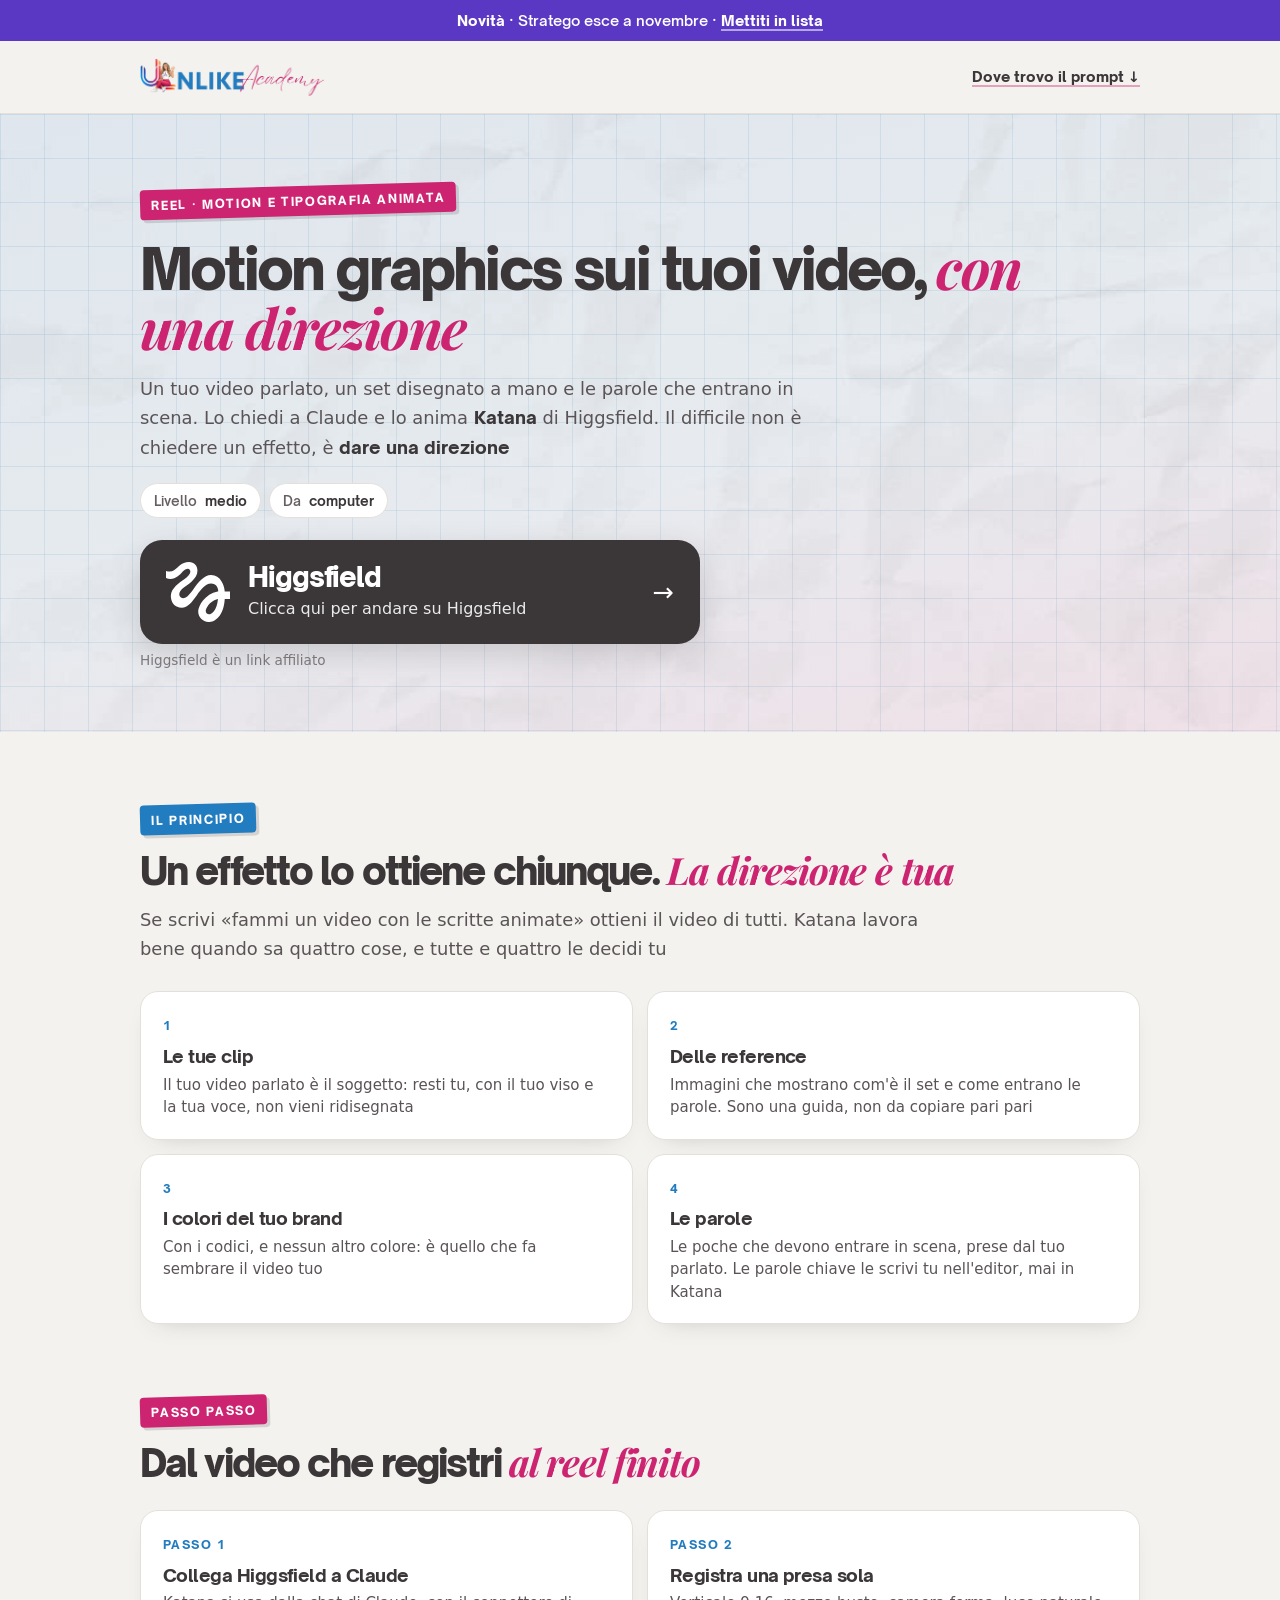
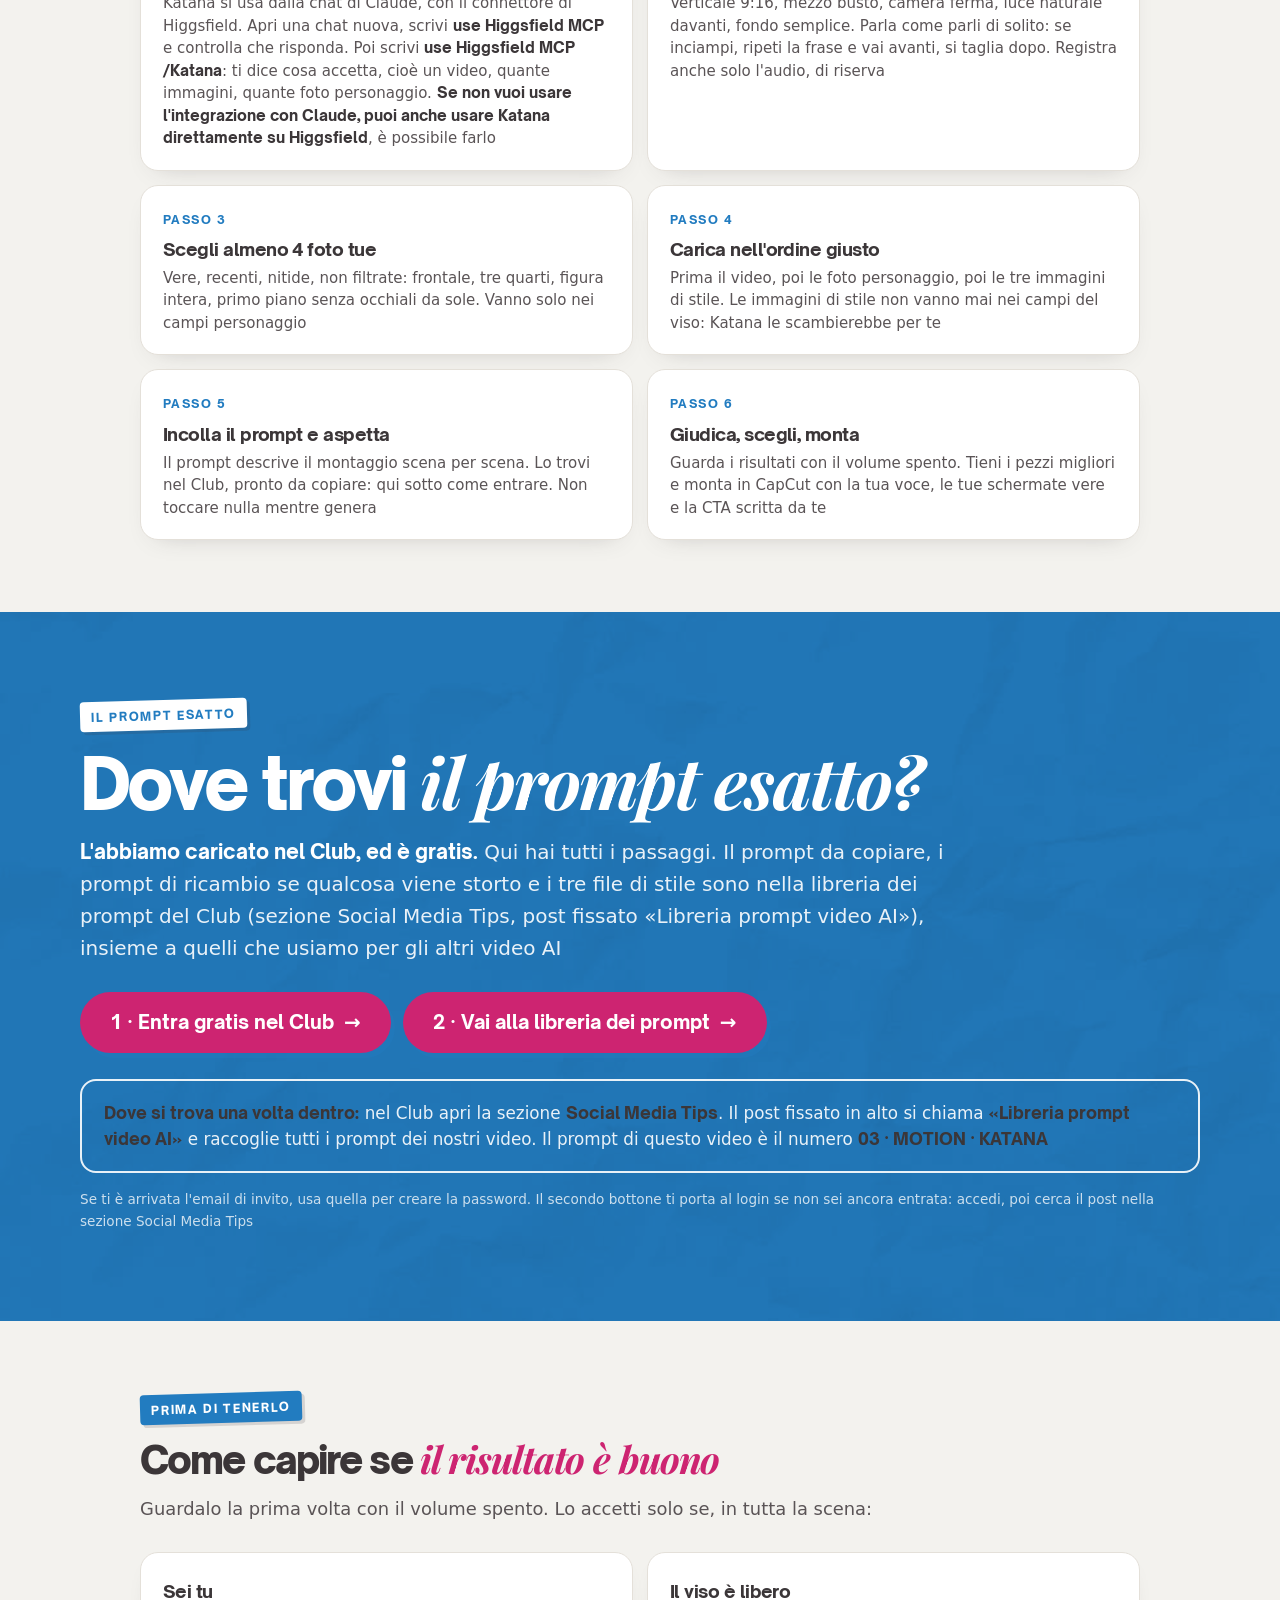
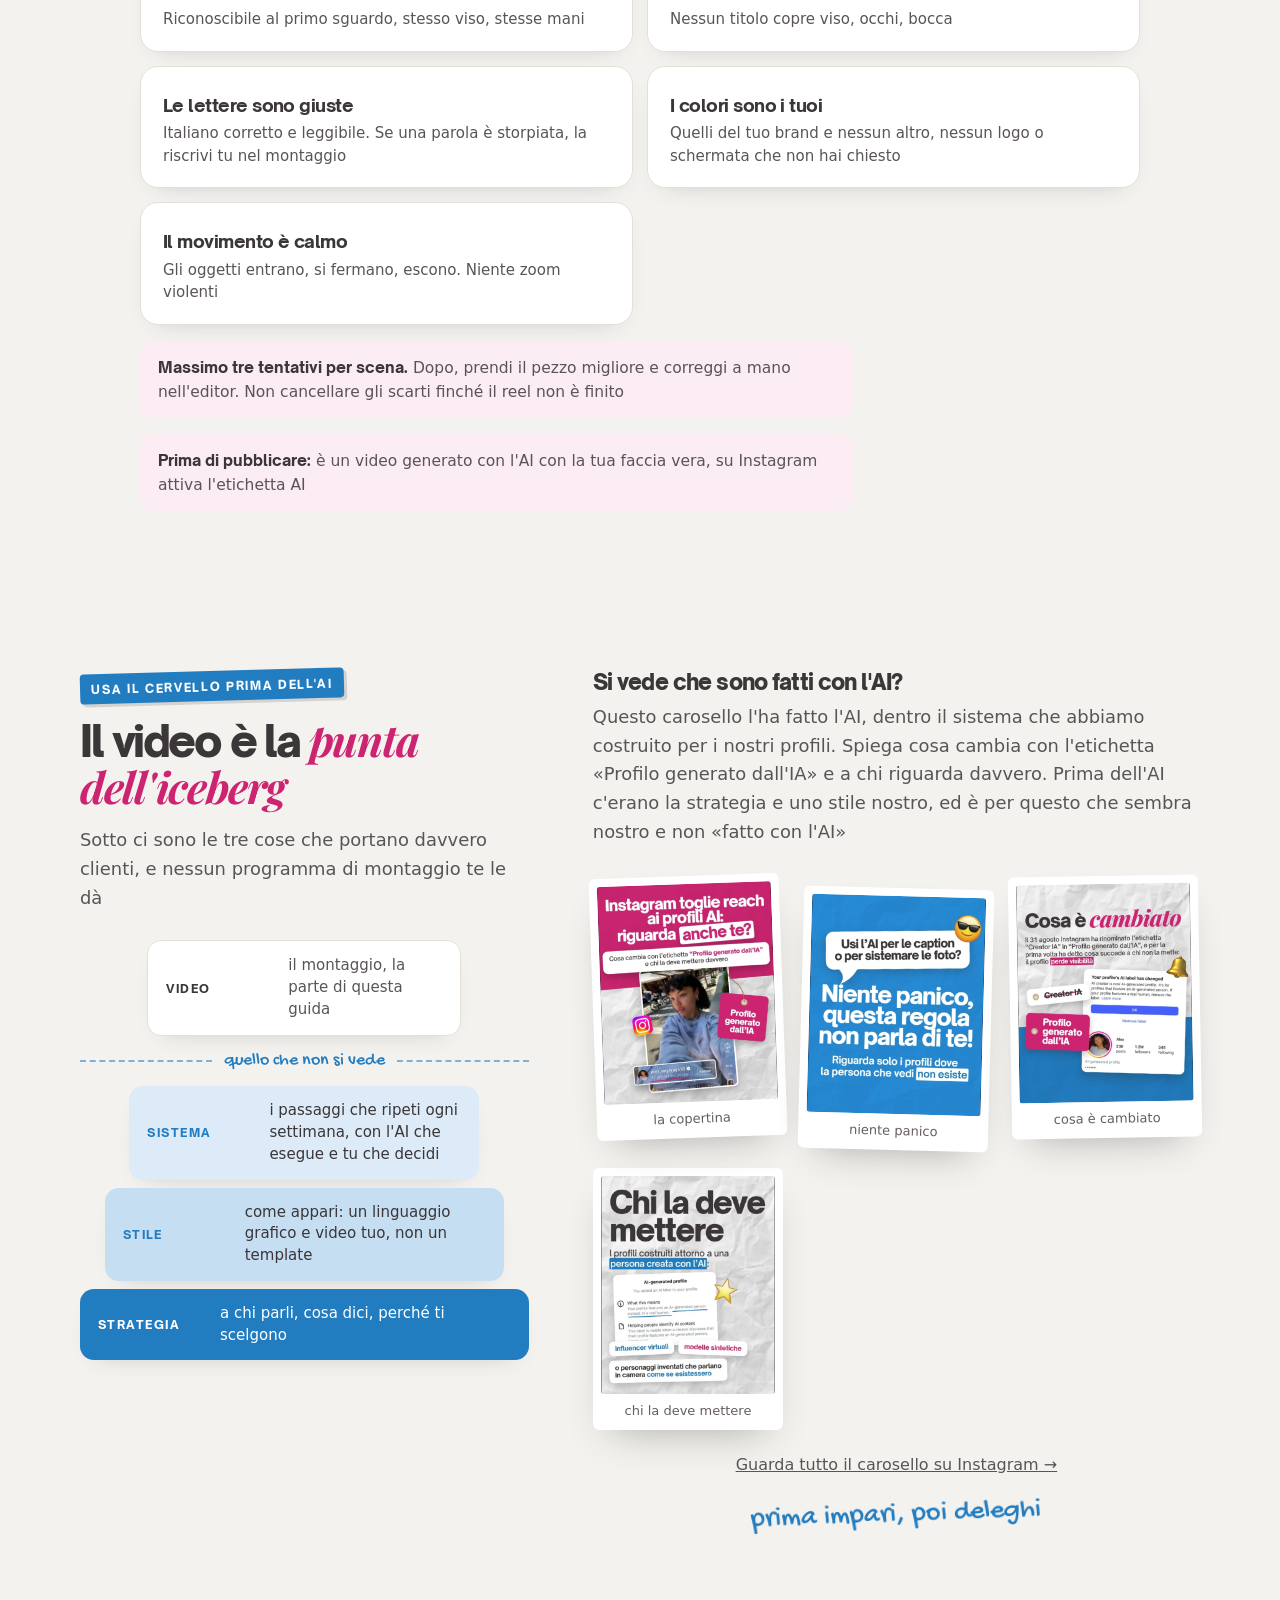
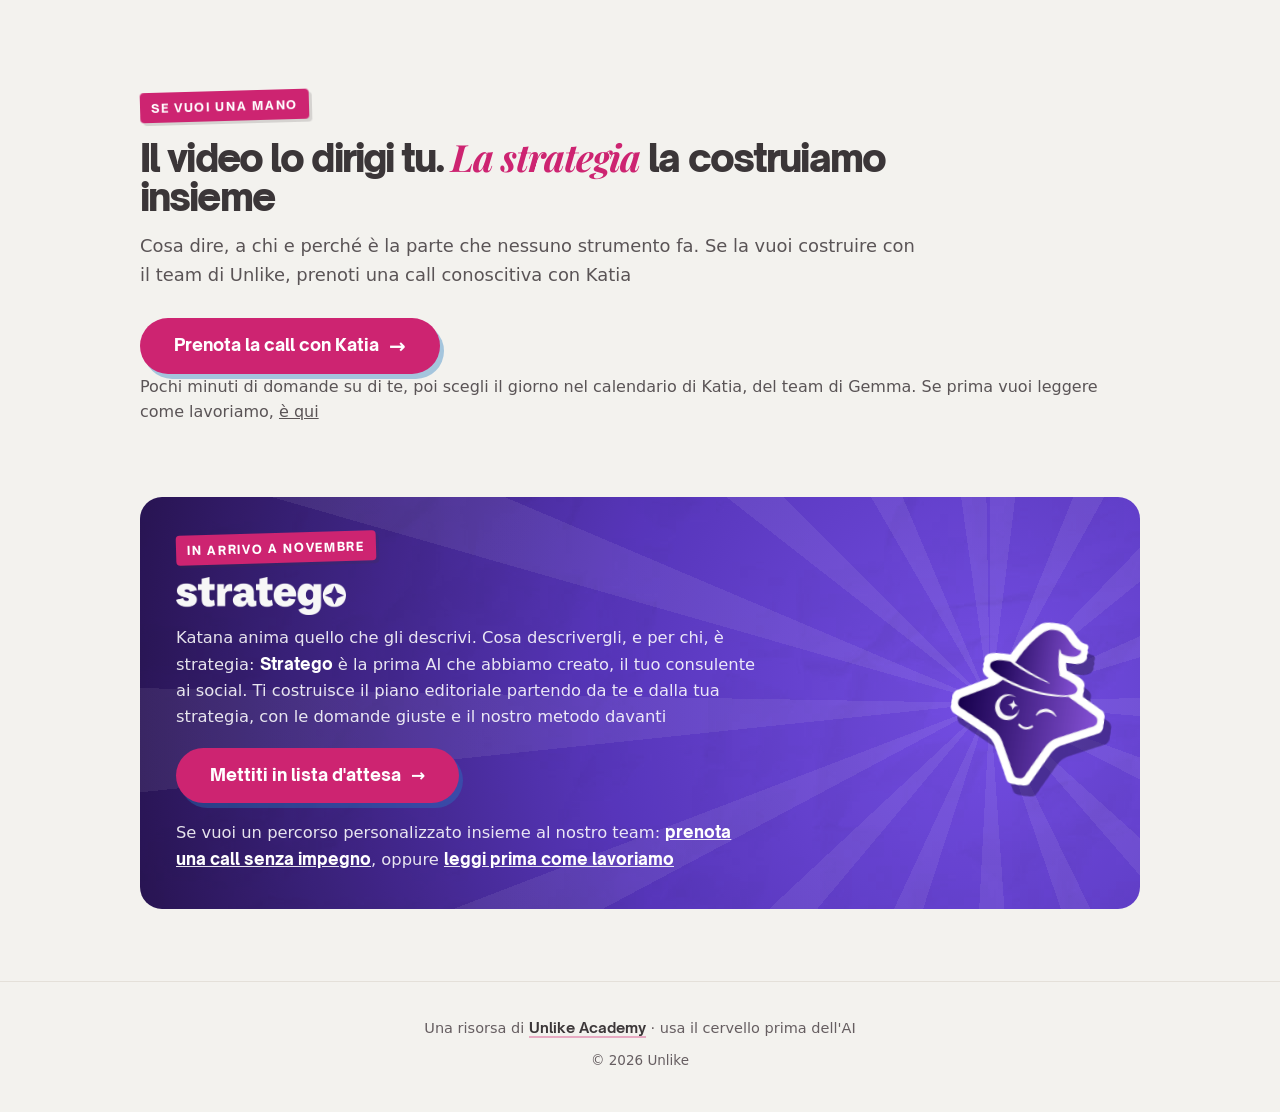
==== index.html @ b557f782 "Scelta modulo o pagina sotto il pulsante call e nel banner Stratego" ====
<!doctype html>
<html lang="it">
<head>
<meta charset="utf-8">
<meta name="viewport" content="width=device-width, initial-scale=1">
<meta name="robots" content="noindex">
<title>Motion e tipografia animata con Claude e Katana · Unlike Academy</title>
<meta name="description" content="Un tuo video parlato, un set disegnato a mano e le parole che entrano in scena. Lo chiedi a Claude, lo anima Katana di Higgsfield. Il passo passo, e il prompt esatto nel Club">
<link rel="canonical" href="https://motion.unlikeacademy.it/">
<meta property="og:title" content="Motion e tipografia animata con Claude e Katana">
<link rel="icon" href="assets/logo/favicon.png">
<link rel="apple-touch-icon" href="assets/logo/apple-touch-icon.png">
<link rel="preload" href="assets/fonts/open-sauce-sans-900.woff2" as="font" type="font/woff2" crossorigin>
<link rel="stylesheet" href="assets/stile.css?v=2">
<style>
.hfcard{display:flex;align-items:center;gap:18px;background:#3B3638;color:#fff;text-decoration:none;border-radius:22px;padding:20px 26px;margin:22px 0 6px;max-width:560px;box-shadow:0 10px 30px rgba(59,54,56,.18);transition:transform .15s}
.hfcard:hover{transform:translateY(-2px)}
.hfcard img{width:64px;height:64px;flex:none}
.hfcard b{color:#fff;display:block;font-weight:900;font-size:1.7rem;letter-spacing:-.04em;line-height:1}
.hfcard span{color:#fff;display:block;font-size:1rem;margin-top:6px;opacity:.9}
.hfcard i{font-style:normal;margin-left:auto;font-size:1.6rem}
.hfnota{font-size:.85rem;opacity:.75;margin:6px 0 0}
.grande{font-size:clamp(2.6rem,7vw,4.4rem)!important;line-height:1.02!important}
.btn.xl{font-size:1.2rem;padding:20px 30px}
</style>
</head>
<body>

<a class="strip" href="#stratego"><b>Novità</b> · Stratego esce a novembre · <u>Mettiti in lista</u></a>
<header class="wrap stretta hd">
  <a href="index.html"><img src="assets/logo/logo.webp" alt="Unlike Academy" width="768" height="158"></a>
  <a class="acc" href="#club"><b>Dove trovo il prompt &darr;</b></a>
</header>

<main>
<section class="hero int">
  <div class="wrap stretta">
    <span class="kicker">Reel · motion e tipografia animata</span>
    <h1>Motion graphics sui tuoi video, <em>con una direzione</em></h1>
    <p class="lead">Un tuo video parlato, un set disegnato a mano e le parole che entrano in scena. Lo chiedi a Claude e lo anima <b>Katana</b> di Higgsfield. Il difficile non è chiedere un effetto, è <b>dare una direzione</b></p>
    <div class="meta"><span><i>Livello</i> medio</span><span><i>Da</i> computer</span></div>
    <a class="hfcard" href="https://higgsfield.ai?fpr=gemma25" target="_blank" rel="noopener"><img src="assets/img/higgsfield-logo.svg" alt="" width="64" height="64"><div><b>Higgsfield</b><span>Clicca qui per andare su Higgsfield</span></div><i>&rarr;</i></a>
    <p class="hfnota">Higgsfield è un link affiliato</p>
  </div>
</section>

<section class="int-sec">
  <div class="wrap stretta">
    <span class="eyebrow">Il principio</span>
    <h2>Un effetto lo ottiene chiunque. <em>La direzione è tua</em></h2>
    <p class="lead">Se scrivi «fammi un video con le scritte animate» ottieni il video di tutti. Katana lavora bene quando sa quattro cose, e tutte e quattro le decidi tu</p>
    <div class="parts">
      <div class="part"><span class="no">1</span><h3>Le tue clip</h3><p>Il tuo video parlato è il soggetto: resti tu, con il tuo viso e la tua voce, non vieni ridisegnata</p></div>
      <div class="part"><span class="no">2</span><h3>Delle reference</h3><p>Immagini che mostrano com'è il set e come entrano le parole. Sono una guida, non da copiare pari pari</p></div>
      <div class="part"><span class="no">3</span><h3>I colori del tuo brand</h3><p>Con i codici, e nessun altro colore: è quello che fa sembrare il video tuo</p></div>
      <div class="part"><span class="no">4</span><h3>Le parole</h3><p>Le poche che devono entrare in scena, prese dal tuo parlato. Le parole chiave le scrivi tu nell'editor, mai in Katana</p></div>
    </div>
  </div>
</section>

<section class="int-sec">
  <div class="wrap stretta">
    <span class="eyebrow rosa">Passo passo</span>
    <h2>Dal video che registri <em>al reel finito</em></h2>
    <div class="parts">
      <div class="part"><span class="no">Passo 1</span><h3>Collega Higgsfield a Claude</h3><p>Katana si usa dalla chat di Claude, con il connettore di Higgsfield. Apri una chat nuova, scrivi <b>use Higgsfield MCP</b> e controlla che risponda. Poi scrivi <b>use Higgsfield MCP /Katana</b>: ti dice cosa accetta, cioè un video, quante immagini, quante foto personaggio. <b>Se non vuoi usare l'integrazione con Claude, puoi anche usare Katana direttamente su Higgsfield</b>, è possibile farlo</p></div>
      <div class="part"><span class="no">Passo 2</span><h3>Registra una presa sola</h3><p>Verticale 9:16, mezzo busto, camera ferma, luce naturale davanti, fondo semplice. Parla come parli di solito: se inciampi, ripeti la frase e vai avanti, si taglia dopo. Registra anche solo l'audio, di riserva</p></div>
      <div class="part"><span class="no">Passo 3</span><h3>Scegli almeno 4 foto tue</h3><p>Vere, recenti, nitide, non filtrate: frontale, tre quarti, figura intera, primo piano senza occhiali da sole. Vanno solo nei campi personaggio</p></div>
      <div class="part"><span class="no">Passo 4</span><h3>Carica nell'ordine giusto</h3><p>Prima il video, poi le foto personaggio, poi le tre immagini di stile. Le immagini di stile non vanno mai nei campi del viso: Katana le scambierebbe per te</p></div>
      <div class="part"><span class="no">Passo 5</span><h3>Incolla il prompt e aspetta</h3><p>Il prompt descrive il montaggio scena per scena. Lo trovi nel Club, pronto da copiare: qui sotto come entrare. Non toccare nulla mentre genera</p></div>
      <div class="part"><span class="no">Passo 6</span><h3>Giudica, scegli, monta</h3><p>Guarda i risultati con il volume spento. Tieni i pezzi migliori e monta in CapCut con la tua voce, le tue schermate vere e la CTA scritta da te</p></div>
    </div>
  </div>
</section>

<section class="sec blu-sec" id="club">
  <div class="wrap">
    <span class="eyebrow chiaro">Il prompt esatto</span>
    <h2 class="sh grande">Dove trovi <em>il prompt esatto?</em></h2>
    <p class="lead" style="font-size:1.25rem"><b>L'abbiamo caricato nel Club, ed è gratis.</b> Qui hai tutti i passaggi. Il prompt da copiare, i prompt di ricambio se qualcosa viene storto e i tre file di stile sono nella libreria dei prompt del Club (sezione Social Media Tips, post fissato «Libreria prompt video AI»), insieme a quelli che usiamo per gli altri video AI</p>
    <div class="btns">
      <a class="btn xl" href="https://entra.unlikeacademy.it/?utm_source=motion&amp;utm_medium=pagina&amp;utm_campaign=motion" target="_blank" rel="noopener">1 · Entra gratis nel Club <span class="ar">&rarr;</span></a>
      <a class="btn xl" href="https://club.unlikeacademy.it/c/contenuti-e-strategia/il-prompt-del-video-bullet-time-la-cartella-dove-li-mettiamo-tutti" target="_blank" rel="noopener">2 · Vai alla libreria dei prompt <span class="ar">&rarr;</span></a>
    </div>
    <div class="dovee" style="margin-top:1.6rem;padding:1.2rem 1.4rem;border:2px solid currentColor;border-radius:16px;font-size:1.05rem;line-height:1.5">
      <b>Dove si trova una volta dentro:</b> nel Club apri la sezione <b>Social Media Tips</b>. Il post fissato in alto si chiama <b>«Libreria prompt video AI»</b> e raccoglie tutti i prompt dei nostri video. Il prompt di questo video è il numero <b>03 · MOTION · KATANA</b>
    </div>
    <p style="font-size:.85rem;opacity:.85;margin-top:1rem">Se ti è arrivata l'email di invito, usa quella per creare la password. Il secondo bottone ti porta al login se non sei ancora entrata: accedi, poi cerca il post nella sezione Social Media Tips</p>
  </div>
</section>

<section class="int-sec">
  <div class="wrap stretta">
    <span class="eyebrow">Prima di tenerlo</span>
    <h2>Come capire se <em>il risultato è buono</em></h2>
    <p class="lead">Guardalo la prima volta con il volume spento. Lo accetti solo se, in tutta la scena:</p>
    <div class="parts">
      <div class="part"><h3>Sei tu</h3><p>Riconoscibile al primo sguardo, stesso viso, stesse mani</p></div>
      <div class="part"><h3>Il viso è libero</h3><p>Nessun titolo copre viso, occhi, bocca</p></div>
      <div class="part"><h3>Le lettere sono giuste</h3><p>Italiano corretto e leggibile. Se una parola è storpiata, la riscrivi tu nel montaggio</p></div>
      <div class="part"><h3>I colori sono i tuoi</h3><p>Quelli del tuo brand e nessun altro, nessun logo o schermata che non hai chiesto</p></div>
      <div class="part"><h3>Il movimento è calmo</h3><p>Gli oggetti entrano, si fermano, escono. Niente zoom violenti</p></div>
    </div>
    <div class="note"><b>Massimo tre tentativi per scena.</b> Dopo, prendi il pezzo migliore e correggi a mano nell'editor. Non cancellare gli scarti finché il reel non è finito</div>
    <div class="note"><b>Prima di pubblicare:</b> è un video generato con l'AI con la tua faccia vera, su Instagram attiva l'etichetta AI</div>
  </div>
</section>

<section class="sec">
  <div class="wrap split">
    <div class="sticky">
      <span class="eyebrow">Usa il cervello prima dell'AI</span>
      <h2 class="sh">Il video è la <em>punta dell'iceberg</em></h2>
      <p class="lead">Sotto ci sono le tre cose che portano davvero clienti, e nessun programma di montaggio te le dà</p>
      <ol class="iceberg">
        <li class="punta"><b>Video</b><span>il montaggio, la parte di questa guida</span></li>
        <li class="acqua"><span>quello che non si vede</span></li>
        <li class="sotto1"><b>Sistema</b><span>i passaggi che ripeti ogni settimana, con l'AI che esegue e tu che decidi</span></li>
        <li class="sotto2"><b>Stile</b><span>come appari: un linguaggio grafico e video tuo, non un template</span></li>
        <li class="sotto3"><b>Strategia</b><span>a chi parli, cosa dici, perché ti scelgono</span></li>
      </ol>
    </div>
    <div>
      <h3 class="sm" style="font-weight:900;font-size:1.35rem;letter-spacing:-.04em">Si vede che sono fatti con l'AI?</h3>
      <p class="lead" style="margin-top:10px">Questo carosello l'ha fatto l'AI, dentro il sistema che abbiamo costruito per i nostri profili. Spiega cosa cambia con l'etichetta «Profilo generato dall'IA» e a chi riguarda davvero. Prima dell'AI c'erano la strategia e uno stile nostro, ed è per questo che sembra nostro e non «fatto con l'AI»</p>
      <div class="prove"><figure><a href="https://www.instagram.com/p/DebfY2DjKI2/" target="_blank" rel="noopener"><img src="assets/img/carosello-profilo-ia-1.jpg" alt="Carosello Unlike Academy, slide 1 di 4: Instagram, profili AI e etichetta" width="560" height="700" loading="lazy"></a><figcaption>la copertina</figcaption></figure><figure><a href="https://www.instagram.com/p/DebfY2DjKI2/" target="_blank" rel="noopener"><img src="assets/img/carosello-profilo-ia-2.jpg" alt="Carosello Unlike Academy, slide 2 di 4: Instagram, profili AI e etichetta" width="560" height="700" loading="lazy"></a><figcaption>niente panico</figcaption></figure><figure><a href="https://www.instagram.com/p/DebfY2DjKI2/" target="_blank" rel="noopener"><img src="assets/img/carosello-profilo-ia-3.jpg" alt="Carosello Unlike Academy, slide 3 di 4: Instagram, profili AI e etichetta" width="560" height="700" loading="lazy"></a><figcaption>cosa è cambiato</figcaption></figure><figure><a href="https://www.instagram.com/p/DebfY2DjKI2/" target="_blank" rel="noopener"><img src="assets/img/carosello-profilo-ia-4.jpg" alt="Carosello Unlike Academy, slide 4 di 4: Instagram, profili AI e etichetta" width="560" height="700" loading="lazy"></a><figcaption>chi la deve mettere</figcaption></figure></div>
      <p class="sotto"><a href="https://www.instagram.com/p/DebfY2DjKI2/" target="_blank" rel="noopener">Guarda tutto il carosello su Instagram &rarr;</a></p>
      <p class="sotto"><span class="mano blu">prima impari, poi deleghi</span></p>
    </div>
  </div>
</section>

<section class="int-sec">
  <div class="wrap stretta">
    <span class="eyebrow rosa">Se vuoi una mano</span>
    <h2>Il video lo dirigi tu. <em>La strategia</em> la costruiamo insieme</h2>
    <p class="lead">Cosa dire, a chi e perché è la parte che nessuno strumento fa. Se la vuoi costruire con il team di Unlike, prenoti una call conoscitiva con Katia</p>
    <div class="btns"><a class="btn" href="https://mentoring.unlikeacademy.it/?utm_source=motion&amp;utm_medium=prenota&amp;utm_campaign=motion#prenota" target="_blank" rel="noopener">Prenota la call con Katia <span class="ar">&rarr;</span></a></div>
    <p class="micro">Pochi minuti di domande su di te, poi scegli il giorno nel calendario di Katia, del team di Gemma. Se prima vuoi leggere come lavoriamo, <a href="https://mentoring.unlikeacademy.it/?utm_source=motion&amp;utm_medium=sezione&amp;utm_campaign=motion" target="_blank" rel="noopener">è qui</a></p>
  </div>
</section>

<section id="stratego" class="int-sec"><div class="wrap stretta">
  <div class="stbanner">
    <div>
      <span class="eyebrow">In arrivo a novembre</span>
      <img class="wm" src="assets/stratego/stratego-wordmark-bianco.png" alt="Stratego" width="800" height="179">
      <p>Katana anima quello che gli descrivi. Cosa descrivergli, e per chi, è strategia: <b>Stratego</b> è la prima AI che abbiamo creato, il tuo consulente ai social. Ti costruisce il piano editoriale partendo da te e dalla tua strategia, con le domande giuste e il nostro metodo davanti</p>
      <a class="btn" href="https://stratego.social/?utm_source=motion&amp;utm_medium=banner&amp;utm_campaign=motion" target="_blank" rel="noopener">Mettiti in lista d'attesa <span>&rarr;</span></a>
      <p style="margin-top:1rem">Se vuoi un percorso personalizzato insieme al nostro team: <a href="https://mentoring.unlikeacademy.it/?utm_source=motion&amp;utm_medium=banner-stratego&amp;utm_campaign=motion#prenota" target="_blank" rel="noopener"><b>prenota una call senza impegno</b></a>, oppure <a href="https://mentoring.unlikeacademy.it/?utm_source=motion&amp;utm_medium=banner-stratego-pagina&amp;utm_campaign=motion" target="_blank" rel="noopener"><b>leggi prima come lavoriamo</b></a></p>
    </div>
    <img class="mago" src="assets/stratego/mascotte.png" alt="" width="390" height="420" loading="lazy">
  </div>
</div></section>
</main>

<footer><div class="wrap">
  <p>Una risorsa di <a href="https://entra.unlikeacademy.it/?utm_source=motion&amp;utm_medium=footer&amp;utm_campaign=motion">Unlike Academy</a> · usa il cervello prima dell'AI</p>
  <p>© 2026 Unlike</p>
</div></footer>

<script src="assets/pagina.js?v=1"></script>
</body>
</html>
---- assets/stile.css ----
/* montaggio.unlikeacademy.it · sistema visivo Unlike (ottobre 2026), stessa base di aigratis */
@font-face{font-family:'Open Sauce Sans';src:url(fonts/open-sauce-sans-400.woff2) format('woff2');font-weight:400;font-display:swap}
@font-face{font-family:'Open Sauce Sans';src:url(fonts/open-sauce-sans-600.woff2) format('woff2');font-weight:600;font-display:swap}
@font-face{font-family:'Open Sauce Sans';src:url(fonts/open-sauce-sans-700.woff2) format('woff2');font-weight:700;font-display:swap}
@font-face{font-family:'Open Sauce Sans';src:url(fonts/open-sauce-sans-800.woff2) format('woff2');font-weight:800;font-display:swap}
@font-face{font-family:'Open Sauce Sans';src:url(fonts/open-sauce-sans-900.woff2) format('woff2');font-weight:900;font-display:swap}
@font-face{font-family:'Playfair Display';src:url(fonts/playfair-display-italic-base.woff2) format('woff2');font-weight:400 900;font-style:italic;font-display:swap}
@font-face{font-family:'Gochi Hand';src:url(fonts/gochi-hand-400.woff2) format('woff2');font-weight:400;font-display:swap}

:root{
  --fucsia:#CD2471;--blu:#227CC0;--viola:#5B38C4;--viola-scuro:#2A1557;
  --ink:#3B3638;--body:#5A5456;--gray:#665E61;--line:#E4E0D9;--carta:#F3F2EE;--rosa-bg:#FCEDF4;--azzurro:#EBF3FA;
  --serif:'Playfair Display',Georgia,serif;--mano:'Gochi Hand',cursive;
  --mono:ui-monospace,SFMono-Regular,Menlo,Consolas,monospace;
  --ombra:0 18px 38px -20px rgba(59,54,56,.42);
  --ombra-card:0 10px 24px -18px rgba(59,54,56,.35)
}
*{margin:0;padding:0;box-sizing:border-box}
html{-webkit-text-size-adjust:100%;scroll-behavior:smooth}
body{font-family:'Open Sauce Sans',system-ui,sans-serif;color:var(--body);background:var(--carta);line-height:1.6;-webkit-font-smoothing:antialiased;overflow-x:hidden}
img{max-width:100%;height:auto;display:block}
a{color:inherit}
b,strong{color:var(--ink);font-weight:800}
.wrap{width:min(1120px,92vw);margin-inline:auto}
.wrap.stretta{width:min(1000px,92vw)}
h1,h2,h3{color:var(--ink);letter-spacing:-.045em;line-height:1.04}
h1,h2{isolation:isolate}
h1 em,h2 em{font-family:var(--serif);font-style:italic;font-weight:700;letter-spacing:-.03em;color:var(--fucsia)}
mark{position:relative;background:none;color:#fff;padding:0 .1em;white-space:nowrap}
mark::before{content:'';position:absolute;inset:.06em 0 -.02em;background:var(--fucsia);border-radius:.05em;z-index:-1}
mark.blu::before{background:var(--blu)}
.k{color:var(--fucsia);font-weight:800}
.s{color:var(--ink);font-weight:800;background:linear-gradient(transparent 82%,rgba(34,124,192,.45) 82%,rgba(34,124,192,.45) 94%,transparent 94%)}
.nw{white-space:nowrap}
code{font-family:var(--mono);font-size:.9em;background:#fff;border:1.5px solid var(--line);border-radius:6px;padding:1px 6px;color:var(--ink);word-break:break-word}

/* etichette e bottoni */
.eyebrow,.kicker{display:inline-block;font-weight:800;font-size:12px;line-height:1.25;letter-spacing:.14em;text-transform:uppercase;color:#fff;background:var(--blu);padding:8px 11px 7px;border-radius:4px;rotate:-1.6deg;box-shadow:3px 3px 0 rgba(59,54,56,.16)}
.eyebrow.rosa,.kicker{background:var(--fucsia)}
.btn{display:inline-flex;align-items:center;justify-content:center;gap:10px;font-family:inherit;font-weight:800;font-size:17px;line-height:1.1;text-decoration:none;border:0;border-radius:100px;padding:18px 34px;cursor:pointer;transition:transform .2s,box-shadow .2s;text-align:center;background:var(--fucsia);color:#fff;box-shadow:4px 5px 0 rgba(34,124,192,.38)}
.btn:hover{transform:translate(-1px,-2px);box-shadow:5px 7px 0 rgba(34,124,192,.38)}
.btn:focus-visible,a:focus-visible,summary:focus-visible,button:focus-visible,input:focus-visible{outline:3px solid var(--blu);outline-offset:3px}
.btn-linea{background:transparent;color:var(--ink);box-shadow:inset 0 0 0 2px var(--ink)}
.btn-linea:hover{box-shadow:inset 0 0 0 2px var(--ink)}
.btn .ar{font-size:20px;line-height:1;transition:transform .2s}
.btn:hover .ar{transform:translateX(3px)}
.btns{display:flex;flex-wrap:wrap;gap:12px;margin-top:28px}

/* striscia Stratego e testata */
.strip{display:block;background:var(--viola);color:#fff;text-decoration:none;font-size:14.5px;font-weight:600;text-align:center;padding:9px 16px}
.strip b{color:#fff;font-weight:800}
.strip u{text-decoration:none;border-bottom:2px solid rgba(255,255,255,.55);font-weight:800;white-space:nowrap}
.strip:hover u{border-bottom-color:#fff}
.hd{display:flex;align-items:center;justify-content:space-between;gap:16px;height:72px}
.hd img{height:38px;width:auto}
.hd .acc{font-size:14.5px;color:var(--gray);text-decoration:none;white-space:nowrap}
.hd .acc b{color:var(--ink);font-weight:800;border-bottom:2px solid rgba(205,36,113,.4);margin-left:2px}
.hd .acc:hover b{border-bottom-color:var(--fucsia)}

/* apertura */
.hero{background:url(texture/grana-leggera.jpg) center/cover,linear-gradient(rgba(34,124,192,.11) 1px,transparent 1px) 0 0/44px 44px,linear-gradient(90deg,rgba(34,124,192,.11) 1px,transparent 1px) 0 0/44px 44px,linear-gradient(165deg,#EBF3FA 0%,#F4F8FC 55%,#FCEDF4 100%);background-blend-mode:multiply,normal,normal,normal;border-top:1px solid var(--line)}
.hero .wrap.due{display:grid;grid-template-columns:1.02fr .98fr;gap:clamp(32px,5vw,64px);align-items:center;padding-block:clamp(40px,6vw,76px)}
.hero h1{font-weight:900;font-size:clamp(2.2rem,5.1vw,3.8rem);line-height:1.04;letter-spacing:-.05em;margin-top:22px}
.hero .sub{font-size:clamp(1.02rem,1.5vw,1.14rem);margin-top:18px;max-width:31em}
.hero.int{padding:clamp(40px,6vw,72px) 0 clamp(40px,5vw,60px)}
.hero.int h1{font-size:clamp(2.1rem,5vw,3.5rem);max-width:16em}
.lead{font-size:clamp(1.02rem,1.5vw,1.12rem);margin-top:16px;max-width:40em}
.lead+.lead{margin-top:12px}
.meta{display:flex;flex-wrap:wrap;gap:8px;margin-top:20px}
.meta span{font-size:13.5px;font-weight:700;color:var(--ink);background:#fff;border:1.5px solid var(--line);border-radius:100px;padding:6px 13px}
.meta span i{font-style:normal;color:var(--gray);font-weight:600;margin-right:4px}

.visual{position:relative;padding:96px 16px 34px 0}
.frame{border-radius:14px;overflow:hidden;background:#fff;box-shadow:var(--ombra),0 0 0 1.5px rgba(59,54,56,.1);rotate:1.2deg}
.bar{display:flex;gap:6px;align-items:center;padding:10px 14px;background:#E9E7E1;border-bottom:1px solid rgba(59,54,56,.08)}
.bar i{width:9px;height:9px;border-radius:50%;background:rgba(59,54,56,.22);display:block}
.bar span{margin-left:8px;font-size:11.5px;font-weight:700;color:var(--gray);letter-spacing:.02em}
.chat{padding:18px 18px 56px;display:grid;gap:10px}
.chat .lbl{justify-self:start;font-size:11px;font-weight:800;letter-spacing:.12em;text-transform:uppercase;color:var(--gray)}
.chat .lbl.si{color:var(--blu);margin-top:6px}
.msg{max-width:88%;font-size:14.5px;line-height:1.45;padding:10px 14px;border-radius:14px}
.msg.tu{justify-self:end;background:#F0EEE9;color:var(--ink);border-bottom-right-radius:4px}
.msg.ai{justify-self:start;background:#fff;border:1.5px solid var(--line);color:var(--body);border-bottom-left-radius:4px}
.msg.no{color:#9A9395;text-decoration:line-through;text-decoration-color:var(--fucsia);text-decoration-thickness:2px}
.msg.ok{border-color:rgba(34,124,192,.35)}
.polaroid{position:absolute;right:-6px;top:-6px;width:112px;background:#fff;padding:7px 7px 28px;border-radius:5px;rotate:6deg;box-shadow:var(--ombra);z-index:2}
.polaroid img{aspect-ratio:1/1;object-fit:cover;object-position:50% 12%;border-radius:3px}
.polaroid span{position:absolute;left:0;right:0;bottom:4px;text-align:center;font-family:var(--mano);font-size:1.1rem;color:var(--ink);line-height:1}
.polaroid::before{content:'';position:absolute;top:-17px;left:50%;width:34px;height:34px;margin-left:-17px;background:url(deco/puntina.png) center/contain no-repeat}
.sticker{position:absolute;left:-12px;bottom:0;z-index:2;background:var(--fucsia);color:#fff;border-radius:12px;padding:12px 18px 11px;rotate:-4deg;box-shadow:4px 5px 0 rgba(34,124,192,.38);line-height:1.15}
.sticker b{display:block;color:#fff;font-weight:900;font-size:1.4rem;letter-spacing:-.04em}
.sticker small{display:block;font-weight:600;font-size:.8rem;opacity:.95;margin-top:2px}

/* sezioni */
.sec{padding:clamp(52px,7vw,88px) 0}
.sec.zero-top{padding-top:0}
.sh{font-weight:900;font-size:clamp(1.75rem,3.8vw,2.7rem);letter-spacing:-.05em;line-height:1.04;margin-top:16px}
.sh:first-child{margin-top:0}
.sec h2.sm{font-size:clamp(1.55rem,3.2vw,2.2rem)}
.split{display:grid;grid-template-columns:.85fr 1.15fr;gap:clamp(28px,5vw,64px);align-items:start}
.split .sticky{position:sticky;top:24px}
.mano{font-family:var(--mano);font-weight:400;color:var(--fucsia);font-size:clamp(1.35rem,2.6vw,1.75rem);line-height:1.15;letter-spacing:0;rotate:-2deg;display:inline-block}
.mano.blu{color:var(--blu)}

/* la cosa scomoda */
.punto{background:#fff;border:1.5px solid var(--line);border-radius:18px;padding:clamp(22px,3vw,30px);box-shadow:var(--ombra-card)}
.punto p{font-size:1.05rem}
.punto p+p{margin-top:12px}
.punto .firma{display:flex;gap:14px;align-items:center;margin-top:20px;padding-top:18px;border-top:1.5px dashed var(--line)}
.punto .firma img{width:54px;height:54px;border-radius:50%;object-fit:cover;object-position:50% 12%;flex:none}
.punto .firma span{font-size:14.5px;line-height:1.4}
.punto .firma span b{display:block}
.sotto{margin-top:22px;text-align:center}

/* le tre strade */
.fascia{background:url(texture/grana-leggera.jpg) center/cover,linear-gradient(172deg,#FCEDF4 0%,#F5EEF6 50%,#EBF3FA 100%);background-blend-mode:multiply,normal;border-block:1px solid var(--line)}
.strade{list-style:none;display:grid;grid-template-columns:repeat(3,1fr);gap:16px;margin-top:32px}
.strada{background:#fff;border:1.5px solid var(--line);border-radius:18px;padding:22px 22px 20px;box-shadow:var(--ombra-card);display:flex;flex-direction:column}
.strada .top{display:flex;align-items:center;gap:12px}
.strada .n{flex:none;width:42px;height:42px;border-radius:50%;background:var(--blu);color:#fff;font-weight:900;font-size:1.2rem;display:flex;align-items:center;justify-content:center;box-shadow:3px 4px 0 rgba(205,36,113,.28)}
.strada:nth-child(2) .n{background:var(--fucsia);box-shadow:3px 4px 0 rgba(34,124,192,.3)}
.strada:nth-child(3) .n{background:var(--ink)}
.strada .chi{font-size:12px;font-weight:800;letter-spacing:.12em;text-transform:uppercase;color:var(--gray);line-height:1.3}
.strada .tag{align-self:flex-start;margin-top:14px;font-size:12px;font-weight:800;letter-spacing:.06em;color:#fff;background:var(--fucsia);border-radius:100px;padding:5px 11px 4px;line-height:1.3}
.strada .tag.blu{background:var(--blu)}
.strada .tag.scuro{background:var(--ink)}
.strada h3{font-weight:900;font-size:1.32rem;letter-spacing:-.04em;margin-top:12px;line-height:1.12}
.strada>p{font-size:15.5px;margin-top:8px;line-height:1.5}
.strada dl{margin-top:14px;padding-top:12px;border-top:1.5px dashed var(--line);display:grid;gap:8px}
.strada dt{font-size:11.5px;font-weight:800;letter-spacing:.12em;text-transform:uppercase;color:var(--blu)}
.strada dt.no{color:var(--fucsia)}
.strada dd{font-size:14.5px;line-height:1.45;margin-top:-4px}
.strada a.go{margin-top:auto;padding-top:16px;font-size:15px;font-weight:800;color:var(--fucsia);text-decoration:none}
.strada a.go:hover{text-decoration:underline;text-underline-offset:3px}
.regola{margin-top:22px;background:#fff;border:2px dashed rgba(59,54,56,.22);border-radius:18px;padding:clamp(20px,3vw,28px);display:grid;grid-template-columns:auto 1fr;gap:clamp(18px,3vw,36px);align-items:start}
.regola h3{font-weight:900;font-size:1.25rem;letter-spacing:-.04em;max-width:9em}
.regola ul{list-style:none;display:grid;gap:10px}
.regola li{font-size:15.5px;line-height:1.45;padding-left:22px;position:relative}
.regola li::before{content:'';position:absolute;left:0;top:7px;width:10px;height:10px;border-radius:3px;background:var(--fucsia);rotate:45deg}
.regola li b{color:var(--ink)}
.regola .piede{grid-column:1/-1;font-size:15px;padding-top:12px;border-top:1.5px dashed var(--line)}
.regola .piede a{color:var(--ink);font-weight:800;text-decoration:none;border-bottom:2px solid rgba(205,36,113,.4)}

/* la scheda del video */
.scheda{display:grid;grid-template-columns:1fr 1fr;gap:clamp(24px,4vw,48px);align-items:start;margin-top:32px}
.righe{list-style:none;display:grid;gap:12px}
.righe li{background:#fff;border:1.5px solid var(--line);border-radius:16px;padding:16px 18px;box-shadow:var(--ombra-card);display:grid;grid-template-columns:40px 1fr;gap:14px;align-items:start}
.righe .n{width:40px;height:40px;border-radius:12px;background:var(--azzurro);color:var(--blu);font-weight:900;font-size:1.1rem;display:flex;align-items:center;justify-content:center}
.righe h3{font-weight:800;font-size:1.08rem;letter-spacing:-.03em;line-height:1.2}
.righe p{font-size:14.5px;line-height:1.45;margin-top:4px}
.prima-dopo{background:#fff;border:1.5px solid var(--line);border-radius:18px;padding:20px 22px;box-shadow:var(--ombra-card)}
.prima-dopo .lbl{font-size:11px;font-weight:800;letter-spacing:.12em;text-transform:uppercase;color:var(--gray)}
.prima-dopo .lbl.si{color:var(--blu);display:block;margin-top:16px}
.prima-dopo .bad{color:#9A9395;text-decoration:line-through;text-decoration-color:var(--fucsia);text-decoration-thickness:2px;margin-top:6px;font-size:16.5px}
.prima-dopo .good{font-weight:600;font-size:16px;color:var(--ink);margin-top:6px;line-height:1.5}
.prima-dopo .good u{text-decoration:none;background:var(--azzurro);border-radius:4px;padding:0 1px}

/* prompt da copiare */
details.prompt{background:#fff;border:1.5px solid var(--line);border-radius:18px;margin-top:16px;overflow:hidden;box-shadow:var(--ombra-card)}
details.prompt>summary{list-style:none;cursor:pointer;display:flex;align-items:center;gap:12px;padding:17px 20px;font-weight:800;font-size:1.04rem;letter-spacing:-.02em;color:var(--ink);line-height:1.3}
details.prompt>summary::before{content:'Prompt';flex:none;font-size:11px;font-weight:800;letter-spacing:.12em;text-transform:uppercase;color:var(--blu);background:var(--azzurro);border-radius:6px;padding:5px 8px 4px}
details.prompt.schema>summary::before{content:'Scheda';color:var(--fucsia);background:var(--rosa-bg)}
details.prompt>summary::-webkit-details-marker{display:none}
details.prompt .chev{margin-left:auto;flex:none;width:10px;height:10px;border-right:2px solid var(--fucsia);border-bottom:2px solid var(--fucsia);transform:rotate(45deg);transition:transform .2s}
details.prompt[open] .chev{transform:rotate(225deg)}
details.prompt .uso{margin:0 18px;font-size:15px;background:var(--rosa-bg);border-radius:12px;padding:12px 14px;line-height:1.5}
.pact{display:flex;justify-content:flex-end;padding:12px 18px 0}
.copy{font-family:inherit;font-weight:800;font-size:14px;color:#fff;background:var(--fucsia);border:0;border-radius:100px;padding:10px 18px;cursor:pointer;box-shadow:3px 4px 0 rgba(34,124,192,.35)}
.copy.done{background:var(--blu);box-shadow:none}
pre{margin:12px 18px 18px;padding:16px;background:var(--carta);border:1.5px solid var(--line);border-radius:12px;font-family:var(--mono);font-size:13px;line-height:1.62;white-space:pre-wrap;word-break:break-word;color:var(--ink);max-height:440px;overflow-y:auto}

/* trappole (sezione scura) */
.scura{background:url(texture/grana-leggera.jpg) center/cover,#544B4D;background-blend-mode:multiply,normal;color:rgba(255,255,255,.82)}
.scura .sh{color:#fff}
.scura .sh em{color:#F7A8CB}
.scura .lead{color:rgba(255,255,255,.78)}
.trappole{list-style:none;display:grid;grid-template-columns:repeat(2,1fr);gap:16px;margin-top:32px}
.trappole li{background:rgba(255,255,255,.07);border:1.5px solid rgba(255,255,255,.16);border-radius:18px;padding:22px}
.trappole li b{display:block;font-family:var(--serif);font-style:italic;font-weight:700;font-size:2.2rem;line-height:1;color:#F7A8CB}
.trappole li h3{color:#fff;font-weight:800;font-size:1.18rem;margin-top:12px;letter-spacing:-.03em}
.trappole li p{font-size:15px;margin-top:6px;line-height:1.5}
.radice{margin-top:30px;background:var(--fucsia);color:#fff;border-radius:18px;padding:clamp(20px,3vw,28px);box-shadow:5px 6px 0 rgba(34,124,192,.45)}
.radice h3{color:#fff;font-weight:900;font-size:1.3rem;letter-spacing:-.04em}
.radice p{margin-top:8px;font-size:1.02rem;color:#fff;max-width:46em}
.radice p b{color:#fff}

/* fiducia (sezione blu) */
.blu-sec{background:url(texture/grana-leggera.jpg) center/cover,#227CC0;background-blend-mode:multiply,normal;color:rgba(255,255,255,.9)}
.blu-sec .sh,.blu-sec h3{color:#fff}
.blu-sec .sh em{color:#fff}
.blu-sec .lead{color:rgba(255,255,255,.9);max-width:44em}
.blu-sec .lead b{color:#fff}
.eyebrow.chiaro{background:#fff;color:var(--blu)}
.fiducia{display:grid;grid-template-columns:1.1fr .9fr;gap:clamp(24px,4vw,48px);margin-top:32px;align-items:start}
.fiducia>*{min-width:0}
.fiducia h3{font-weight:900;font-size:1.25rem;letter-spacing:-.04em}
.segnali{list-style:none;display:grid;gap:10px;margin-top:14px}
.segnali li{background:#fff;border-radius:14px;padding:14px 16px;display:grid;grid-template-columns:118px 1fr;gap:12px;align-items:start;font-size:15px;line-height:1.45;box-shadow:4px 5px 0 rgba(20,40,80,.25)}
.segnali li b{color:var(--fucsia);font-weight:900;letter-spacing:-.02em}
.segnali li span{color:var(--ink)}
.blu-sec .dati{margin-top:14px}
.blu-sec .dato{border:0;box-shadow:4px 5px 0 rgba(20,40,80,.25)}
.blu-sec .dato p{color:var(--ink)}
.blu-sec .dato small{color:var(--gray)}
.blu-sec .dato:nth-child(2) b{color:var(--fucsia)}
.radice.chiara{background:#fff;color:var(--ink);box-shadow:5px 6px 0 rgba(205,36,113,.55)}
.radice.chiara h3{color:var(--ink)}
.radice.chiara p{color:var(--body)}
.radice.chiara p b{color:var(--ink)}
.radice.chiara a{color:var(--fucsia);font-weight:800;text-decoration:none;border-bottom:2px solid rgba(205,36,113,.4)}

/* iceberg e dati */
.iceberg{list-style:none;display:grid;gap:8px;justify-items:center;margin-top:28px}
.iceberg li{width:100%;border-radius:14px;padding:14px 18px;display:grid;grid-template-columns:110px 1fr;gap:12px;align-items:center;box-shadow:var(--ombra-card)}
.iceberg li b{font-size:12px;font-weight:800;letter-spacing:.12em;text-transform:uppercase}
.iceberg li span{font-size:15px;line-height:1.45}
.iceberg .punta{width:70%;background:#fff;border:1.5px solid var(--line)}
.iceberg .punta b{color:var(--ink)}
.iceberg .acqua{width:100%;box-shadow:none;padding:4px 0;display:flex;align-items:center;gap:12px;border-radius:0}
.iceberg .acqua::before,.iceberg .acqua::after{content:'';flex:1;border-top:2px dashed rgba(34,124,192,.55)}
.iceberg .acqua span{font-family:var(--mano);font-size:1.15rem;color:var(--blu);white-space:nowrap}
.iceberg .sotto1{width:78%;background:#DCEBF7}
.iceberg .sotto2{width:89%;background:#C6DEF2}
.iceberg .sotto3{width:100%;background:var(--blu);color:#fff}
.iceberg .sotto1 b,.iceberg .sotto2 b{color:var(--blu)}
.iceberg .sotto1 span,.iceberg .sotto2 span{color:var(--ink)}
.iceberg .sotto3 b,.iceberg .sotto3 span{color:#fff}
.dati{display:grid;gap:12px;margin-top:28px}
.dato{background:#fff;border:1.5px solid var(--line);border-radius:16px;padding:16px 18px;box-shadow:var(--ombra-card);display:grid;grid-template-columns:auto 1fr;gap:16px;align-items:center}
.dato b{font-weight:900;font-size:clamp(1.9rem,3.6vw,2.5rem);letter-spacing:-.05em;color:var(--fucsia);line-height:1;white-space:nowrap}
.dato:nth-child(2) b{color:var(--blu)}
.dato p{font-size:15px;line-height:1.45}
.dato small{display:block;font-size:12.5px;color:var(--gray);margin-top:4px;line-height:1.4}
.messaggio{margin-top:16px;font-size:1.05rem;color:var(--ink);font-weight:700;line-height:1.45}
.prove{display:grid;grid-template-columns:repeat(3,1fr);gap:18px;margin-top:30px;align-items:start}
.prove figure{background:#fff;padding:8px 8px 10px;border-radius:6px;box-shadow:var(--ombra)}
.prove figure:nth-child(1){rotate:-2deg}
.prove figure:nth-child(2){rotate:1.5deg;margin-top:12px}
.prove figure:nth-child(3){rotate:-1deg}
.prove img{border-radius:3px;aspect-ratio:4/5;object-fit:cover}
.prove figcaption{font-size:13px;color:var(--gray);text-align:center;margin-top:8px;line-height:1.35}

/* Stratego */
.stratego{position:relative;overflow:hidden;color:rgba(255,255,255,.88);background:url(texture/grana-leggera.jpg) center/cover,radial-gradient(circle at 72% 46%,#7A52F0 0%,#5B38C4 42%,#2A1557 100%);background-blend-mode:multiply,normal}
.stratego::before{content:'';position:absolute;inset:0;background:repeating-conic-gradient(from 0deg at 72% 46%,rgba(255,255,255,.07) 0 7deg,transparent 7deg 22deg);pointer-events:none}
.stratego .wrap{position:relative;display:grid;grid-template-columns:1fr 1fr;gap:clamp(28px,5vw,64px);align-items:center}
.stratego .wm{width:220px;margin-top:18px}
.stratego .sh{color:#fff}
.stratego .sh em{color:#fff}
.stratego .lead{color:rgba(255,255,255,.86)}
.stratego .lead b{color:#fff}
.stratego ul{list-style:none;margin-top:18px;display:grid;gap:9px}
.stratego li{display:flex;gap:10px;font-size:15.5px;line-height:1.45}
.stratego li::before{content:'';flex:none;width:9px;height:9px;border-radius:50%;background:#F7A8CB;margin-top:7px}
.stratego .micro{font-size:14px;color:rgba(255,255,255,.7);margin-top:12px}
.sv{position:relative;padding:20px 30px 60px 0}
.sv .win{background:#fff;border-radius:16px;padding:34px 10px 10px;rotate:-4deg;box-shadow:0 0 0 7px #fff,12px 16px 0 rgba(20,8,50,.4);position:relative}
.sv .win::before{content:'';position:absolute;left:18px;top:13px;width:10px;height:10px;border-radius:50%;background:#DCD7CF;box-shadow:16px 0 0 #DCD7CF,32px 0 0 #DCD7CF}
.sv .win img{border-radius:8px}
.sv .mago{position:absolute;right:-6px;bottom:0;width:min(190px,40%);rotate:8deg;filter:drop-shadow(0 6px 0 #fff) drop-shadow(0 -6px 0 #fff) drop-shadow(6px 0 0 #fff) drop-shadow(-6px 0 0 #fff) drop-shadow(10px 12px 0 rgba(20,8,50,.4))}
.sv .sc{position:absolute;filter:brightness(0) invert(1);width:56px}

/* banner Stratego nelle pagine interne */
.stbanner{position:relative;overflow:hidden;border-radius:22px;color:rgba(255,255,255,.88);background:url(texture/grana-leggera.jpg) center/cover,radial-gradient(circle at 85% 50%,#7A52F0 0%,#5B38C4 45%,#2A1557 100%);background-blend-mode:multiply,normal;padding:clamp(24px,4vw,36px);display:grid;grid-template-columns:1fr auto;gap:24px;align-items:center}
.stbanner::before{content:'';position:absolute;inset:0;background:repeating-conic-gradient(from 0deg at 85% 50%,rgba(255,255,255,.07) 0 7deg,transparent 7deg 22deg);pointer-events:none}
.stbanner>*{position:relative}
.stbanner .eyebrow{background:var(--fucsia)}
.stbanner .wm{width:170px;margin-top:14px}
.stbanner p{margin-top:10px;font-size:1.02rem;max-width:36em}
.stbanner p b{color:#fff}
.stbanner .btn{margin-top:18px}
.stbanner .mago{width:150px;rotate:8deg;filter:drop-shadow(0 5px 0 #fff) drop-shadow(0 -5px 0 #fff) drop-shadow(5px 0 0 #fff) drop-shadow(-5px 0 0 #fff) drop-shadow(8px 10px 0 rgba(20,8,50,.4))}

/* con il team */
.team .box{background:#fff;border:1.5px solid rgba(34,124,192,.3);border-radius:22px;padding:clamp(24px,4vw,44px);box-shadow:0 14px 30px -20px rgba(59,54,56,.4);display:grid;grid-template-columns:1fr 1fr;gap:clamp(24px,4vw,48px);align-items:center}
.team ul{list-style:none;display:grid;gap:14px}
.team li{display:grid;grid-template-columns:40px 1fr;gap:12px;align-items:start;font-size:15.5px;line-height:1.45}
.team li .ic{width:40px;height:40px;border-radius:11px;background:var(--azzurro);color:var(--blu);display:flex;align-items:center;justify-content:center}
.team li .ic svg{width:21px;height:21px;fill:none;stroke:currentColor;stroke-width:1.8;stroke-linecap:round;stroke-linejoin:round}
.team li b{display:block}
.team .micro{font-size:14px;color:var(--gray);margin-top:12px;max-width:34em}
.team .micro a{color:var(--ink);font-weight:800;text-decoration:none;border-bottom:2px solid rgba(205,36,113,.4)}

/* riassunto da frigorifero */
.frigo{display:grid;grid-template-columns:.9fr 1.1fr;gap:16px;margin-top:30px;align-items:start}
.carta{background:#fff;border:1.5px solid var(--line);border-radius:18px;padding:clamp(20px,3vw,26px);box-shadow:var(--ombra-card)}
.carta h3{font-weight:900;font-size:1.15rem;letter-spacing:-.03em}
.spunte{list-style:none;display:grid;gap:4px;margin-top:12px}
.spunte label{display:grid;grid-template-columns:24px 1fr;gap:10px;align-items:start;font-size:15.5px;line-height:1.45;cursor:pointer;padding:6px 0}
.spunte input{appearance:none;-webkit-appearance:none;width:22px;height:22px;border:2px solid var(--ink);border-radius:6px;margin-top:1px;cursor:pointer;display:grid;place-content:center;background:#fff}
.spunte input::before{content:'';width:12px;height:7px;border-left:3px solid #fff;border-bottom:3px solid #fff;rotate:-45deg;margin-top:-3px;opacity:0}
.spunte input:checked{background:var(--fucsia);border-color:var(--fucsia)}
.spunte input:checked::before{opacity:1}
.spunte input:checked+span{color:var(--gray);text-decoration:line-through;text-decoration-color:rgba(205,36,113,.5)}
.links{list-style:none;margin-top:10px}
.links li{display:grid;grid-template-columns:minmax(0,.9fr) minmax(0,1.1fr);gap:12px;padding:9px 0;border-bottom:1.5px dashed var(--line);font-size:14.5px;line-height:1.4}
.links li:last-child{border-bottom:0}
.links li span{color:var(--ink);font-weight:700}
.links a{justify-self:start;color:var(--blu);font-weight:700;text-decoration:none;border-bottom:2px solid rgba(34,124,192,.3);overflow-wrap:anywhere}
.links a:hover{border-bottom-color:var(--blu)}
.avvisi{display:grid;grid-template-columns:1fr 1fr;gap:12px;margin-top:16px}
.avvisi p{border-radius:14px;padding:14px 16px;font-size:14.5px;line-height:1.45;color:#fff}
.avvisi p b{color:#fff}
.avvisi p:nth-child(1){background:var(--fucsia)}
.avvisi p:nth-child(2){background:var(--blu)}

/* pagine interne: card, passi, schermate */
.parts>*,.duecol>*,.frigo>*,.scheda>*{min-width:0}
.parts{display:grid;grid-template-columns:repeat(2,1fr);gap:14px;margin-top:28px}
.parts.tre{grid-template-columns:repeat(3,1fr)}
.part{background:#fff;border:1.5px solid var(--line);border-radius:18px;padding:20px 22px 20px;box-shadow:var(--ombra-card)}
.part .no{font-size:12px;font-weight:800;letter-spacing:.12em;text-transform:uppercase;color:var(--blu)}
.part.non .no{color:var(--fucsia)}
.part h3{font-weight:800;font-size:1.12rem;letter-spacing:-.03em;margin:8px 0 6px;line-height:1.2}
.part p{font-size:15px;line-height:1.5}
.part p+p{margin-top:8px}
.part a{color:var(--ink);font-weight:800;text-decoration:none;border-bottom:2px solid rgba(205,36,113,.4)}
.check{list-style:none;margin-top:10px;display:grid;gap:9px}
.check li{position:relative;padding-left:21px;font-size:15.5px;line-height:1.45}
.check li::before{content:'';position:absolute;left:0;top:7px;width:9px;height:9px;border-radius:50%;background:var(--blu)}
.part.non .check li::before{background:var(--fucsia)}
.int-sec{padding:clamp(44px,6vw,72px) 0}
.int-sec+.int-sec{padding-top:0}
.int-sec h2{font-weight:900;font-size:clamp(1.6rem,3.4vw,2.35rem);letter-spacing:-.05em;margin-top:16px;max-width:22em}
.int-sec .lead{max-width:44em}
.duecol{display:grid;grid-template-columns:1fr 1fr;gap:clamp(24px,4vw,48px);align-items:start;margin-top:26px}
ol.passi{list-style:none;counter-reset:passo;display:grid;gap:12px}
ol.passi li{counter-increment:passo;display:grid;grid-template-columns:34px 1fr;gap:12px;align-items:start;font-size:15.5px;line-height:1.5}
ol.passi li::before{content:counter(passo);width:34px;height:34px;border-radius:50%;background:var(--blu);color:#fff;font-weight:900;font-size:15px;display:flex;align-items:center;justify-content:center;box-shadow:2px 3px 0 rgba(205,36,113,.28)}
ol.passi.rosa li::before{background:var(--fucsia);box-shadow:2px 3px 0 rgba(34,124,192,.3)}
.titoletto{display:inline-block;font-size:12px;font-weight:800;letter-spacing:.12em;text-transform:uppercase;color:#fff;background:var(--ink);border-radius:100px;padding:6px 12px 5px;margin-bottom:14px}
.titoletto.rosa{background:var(--fucsia)}
.titoletto.blu{background:var(--blu)}
.schermata{display:block;text-decoration:none;border-radius:14px;overflow:hidden;background:#fff;box-shadow:var(--ombra),0 0 0 1.5px rgba(59,54,56,.1);rotate:.8deg}
.schermata img{width:100%}
.schermata+.mano{margin-top:14px}
.didascalia{margin-top:14px;display:block}
.note{background:var(--rosa-bg);border-radius:14px;padding:14px 18px;margin-top:16px;font-size:15.5px;line-height:1.55;max-width:46em}
.note.azz{background:var(--azzurro)}
.note a{color:var(--ink);font-weight:800;text-decoration:none;border-bottom:2px solid rgba(205,36,113,.4)}
.chips{display:flex;flex-wrap:wrap;gap:8px;margin-top:10px}
.chips span{font-size:13px;font-weight:800;letter-spacing:.06em;text-transform:uppercase;color:var(--blu);background:#fff;border:1.5px solid rgba(34,124,192,.4);border-radius:100px;padding:5px 12px 4px}
.chips.rosa span{color:var(--fucsia);border-color:rgba(205,36,113,.4)}
.backlib{margin-top:28px;text-align:center;font-size:15px}
.backlib a{color:var(--ink);font-weight:800;text-decoration:none;border-bottom:2px solid rgba(205,36,113,.4)}

/* tabella dei costi */
.costi{width:100%;border-collapse:separate;border-spacing:0;margin-top:28px;background:#fff;border:1.5px solid var(--line);border-radius:18px;overflow:hidden;box-shadow:var(--ombra-card)}
.costi th{font-size:11.5px;font-weight:800;letter-spacing:.12em;text-transform:uppercase;color:var(--gray);text-align:left;padding:14px 16px;background:#F7F6F2;border-bottom:1.5px solid var(--line)}
.costi td{padding:14px 16px;border-bottom:1.5px dashed var(--line);font-size:15px;line-height:1.45;vertical-align:top}
.costi tr:last-child td{border-bottom:0}
.costi td.st{font-weight:800;color:var(--ink);white-space:nowrap}
.costi td.pi{color:var(--blu);font-weight:700}
.costi td.eu{font-weight:900;color:var(--fucsia);white-space:nowrap}
.costi td .serve{display:inline-block;margin-top:6px;font-size:12px;font-weight:800;letter-spacing:.04em;color:var(--ink);background:var(--azzurro);border-radius:6px;padding:3px 8px}
.fonte{font-size:13.5px;color:var(--gray);margin-top:12px}
.regole{display:grid;grid-template-columns:1fr 1fr;gap:14px;margin-top:22px}
.regole div{border-radius:18px;padding:20px 22px;color:rgba(255,255,255,.92)}
.regole div:nth-child(1){background:var(--fucsia)}
.regole div:nth-child(2){background:var(--blu)}
.regole h3{color:#fff;font-weight:900;font-size:1.15rem;letter-spacing:-.03em}
.regole p{font-size:15px;margin-top:6px}

footer{padding:34px 0 40px;text-align:center;font-size:14.5px;color:var(--gray);border-top:1px solid var(--line)}
footer p+p{margin-top:10px;font-size:13.5px}
footer a{color:var(--ink);font-weight:700;text-decoration:none;border-bottom:2px solid rgba(205,36,113,.35)}
footer a:hover{border-bottom-color:var(--fucsia)}

@media(max-width:980px){
  .strade{grid-template-columns:1fr;max-width:620px}
  .parts.tre{grid-template-columns:1fr}
}
@media(max-width:900px){
  .hero .wrap.due,.split,.stratego .wrap,.team .box,.scheda,.frigo,.duecol,.fiducia{grid-template-columns:1fr}
  .split .sticky{position:static}
  .visual{max-width:560px;margin-inline:auto;width:100%;padding-top:84px}
  .sv{max-width:560px;margin-inline:auto;width:100%}
  .regola{grid-template-columns:1fr}
  .regola h3{max-width:none}
}
@media(max-width:760px){
  .trappole,.parts,.regole,.avvisi{grid-template-columns:1fr}
  .stbanner{grid-template-columns:1fr}
  .stbanner .mago{width:110px;justify-self:end;margin-top:-10px}
  .prove{grid-template-columns:repeat(3,1fr);gap:10px}
  .prove figure{padding:5px 5px 7px}
  .prove figcaption{font-size:11.5px}
  .costi thead{display:none}
  .costi,.costi tbody,.costi tr,.costi td{display:block;width:100%}
  .costi tr{padding:14px 16px;border-bottom:1.5px dashed var(--line)}
  .costi tr:last-child{border-bottom:0}
  .costi td{border:0;padding:2px 0}
  .costi td.st{font-size:1.1rem}
  .costi td.pi::before{content:'Piano: ';color:var(--gray);font-weight:600}
  .costi td.eu::before{content:'Al mese: ';color:var(--gray);font-weight:600}
}
@media(max-width:640px){
  .hd{height:64px}.hd img{height:33px}
  .hd .acc span{display:none}
  .btn{width:100%}
  .hero .wrap.due{padding-top:30px}
  .visual{padding-right:8px}
  .polaroid{width:86px;right:-2px}
  .sticker{left:-4px;padding:10px 14px 9px}
  .sticker b{font-size:1.15rem}
  .msg{font-size:13.5px;max-width:92%}
  .iceberg li{grid-template-columns:1fr;gap:2px;padding:12px 14px}
  .iceberg .punta{width:70%}
  .dato{grid-template-columns:1fr;gap:6px}
  .segnali li{grid-template-columns:1fr;gap:2px}
  .links li{grid-template-columns:1fr;gap:2px}
  details.prompt>summary{padding:15px 16px;font-size:.98rem}
  details.prompt .uso{margin:0 14px}
  .pact{padding:12px 14px 0}
  .copy{width:100%}
  pre{margin:10px 14px 14px;font-size:12.5px;padding:12px}
  .stratego .wm{width:170px}
  .prove{grid-template-columns:1fr 1fr 1fr}
}
@media(prefers-reduced-motion:reduce){*{transition:none!important;scroll-behavior:auto!important}}
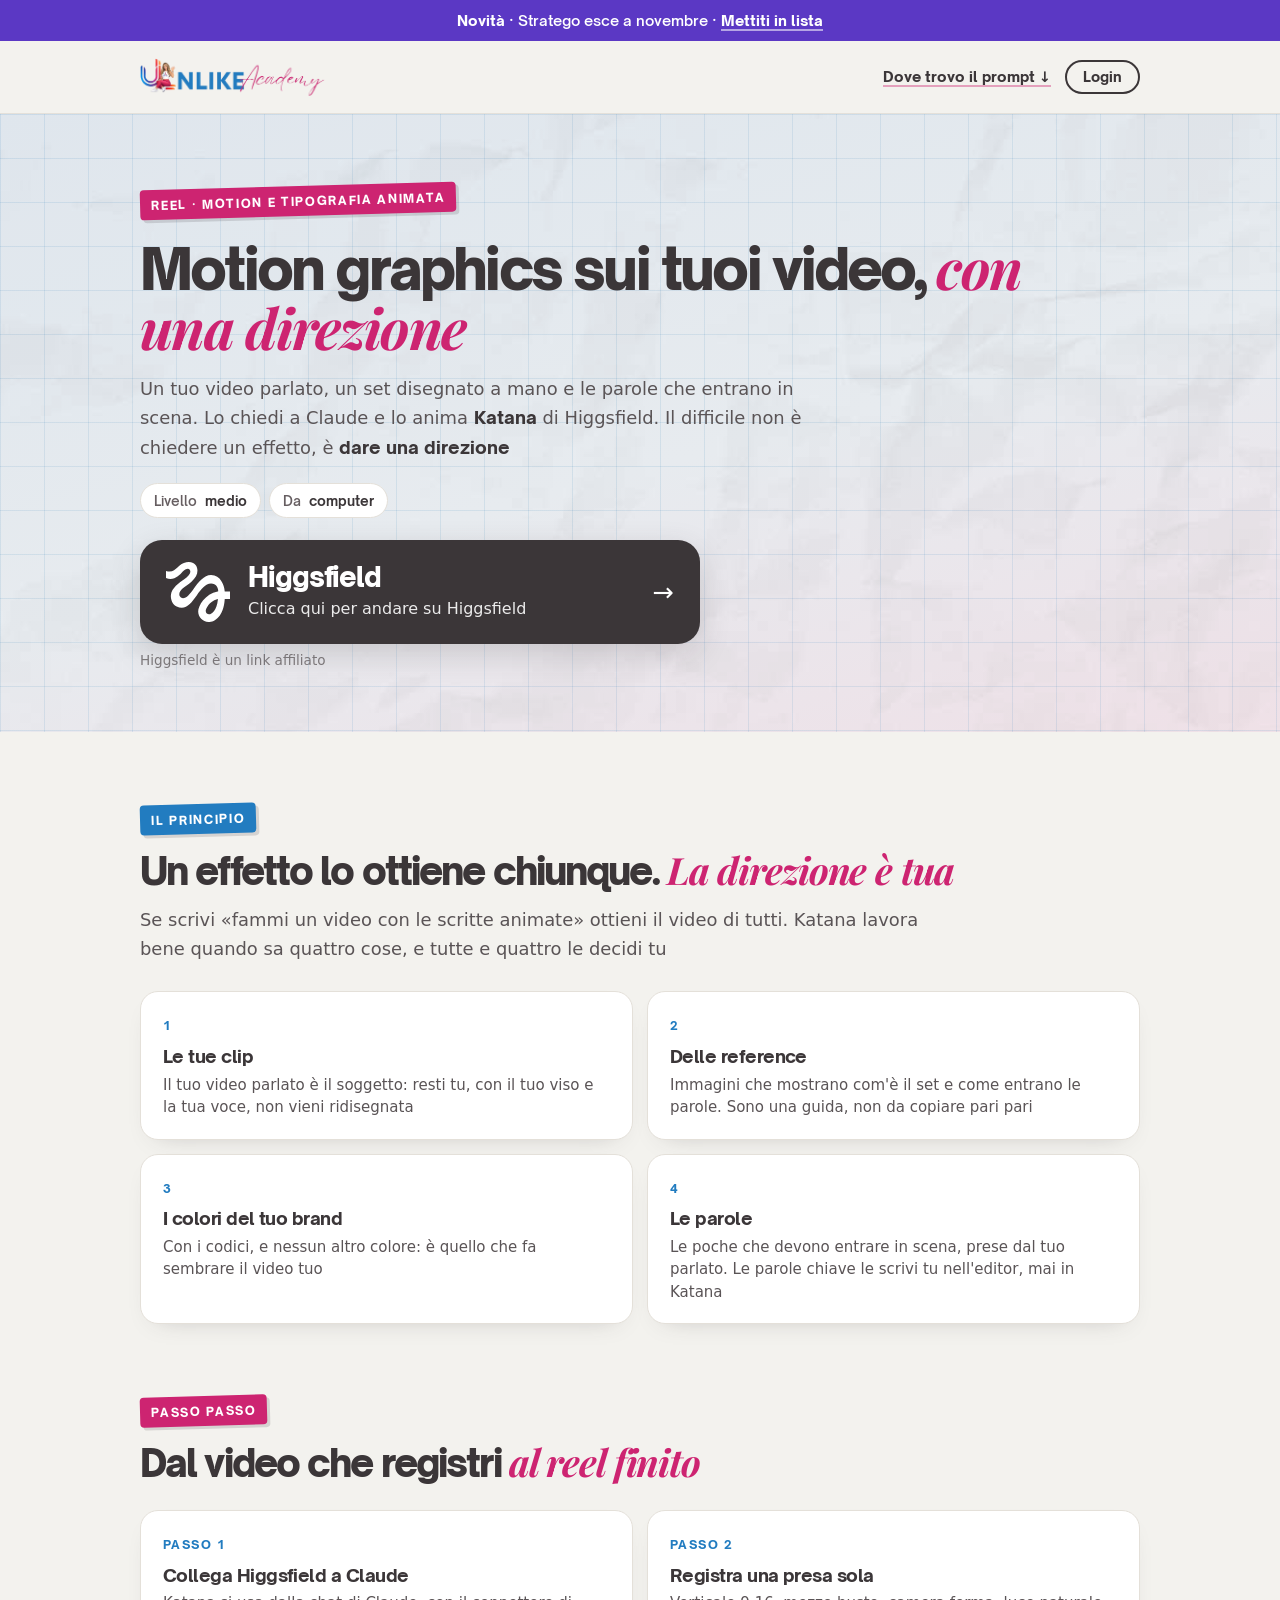
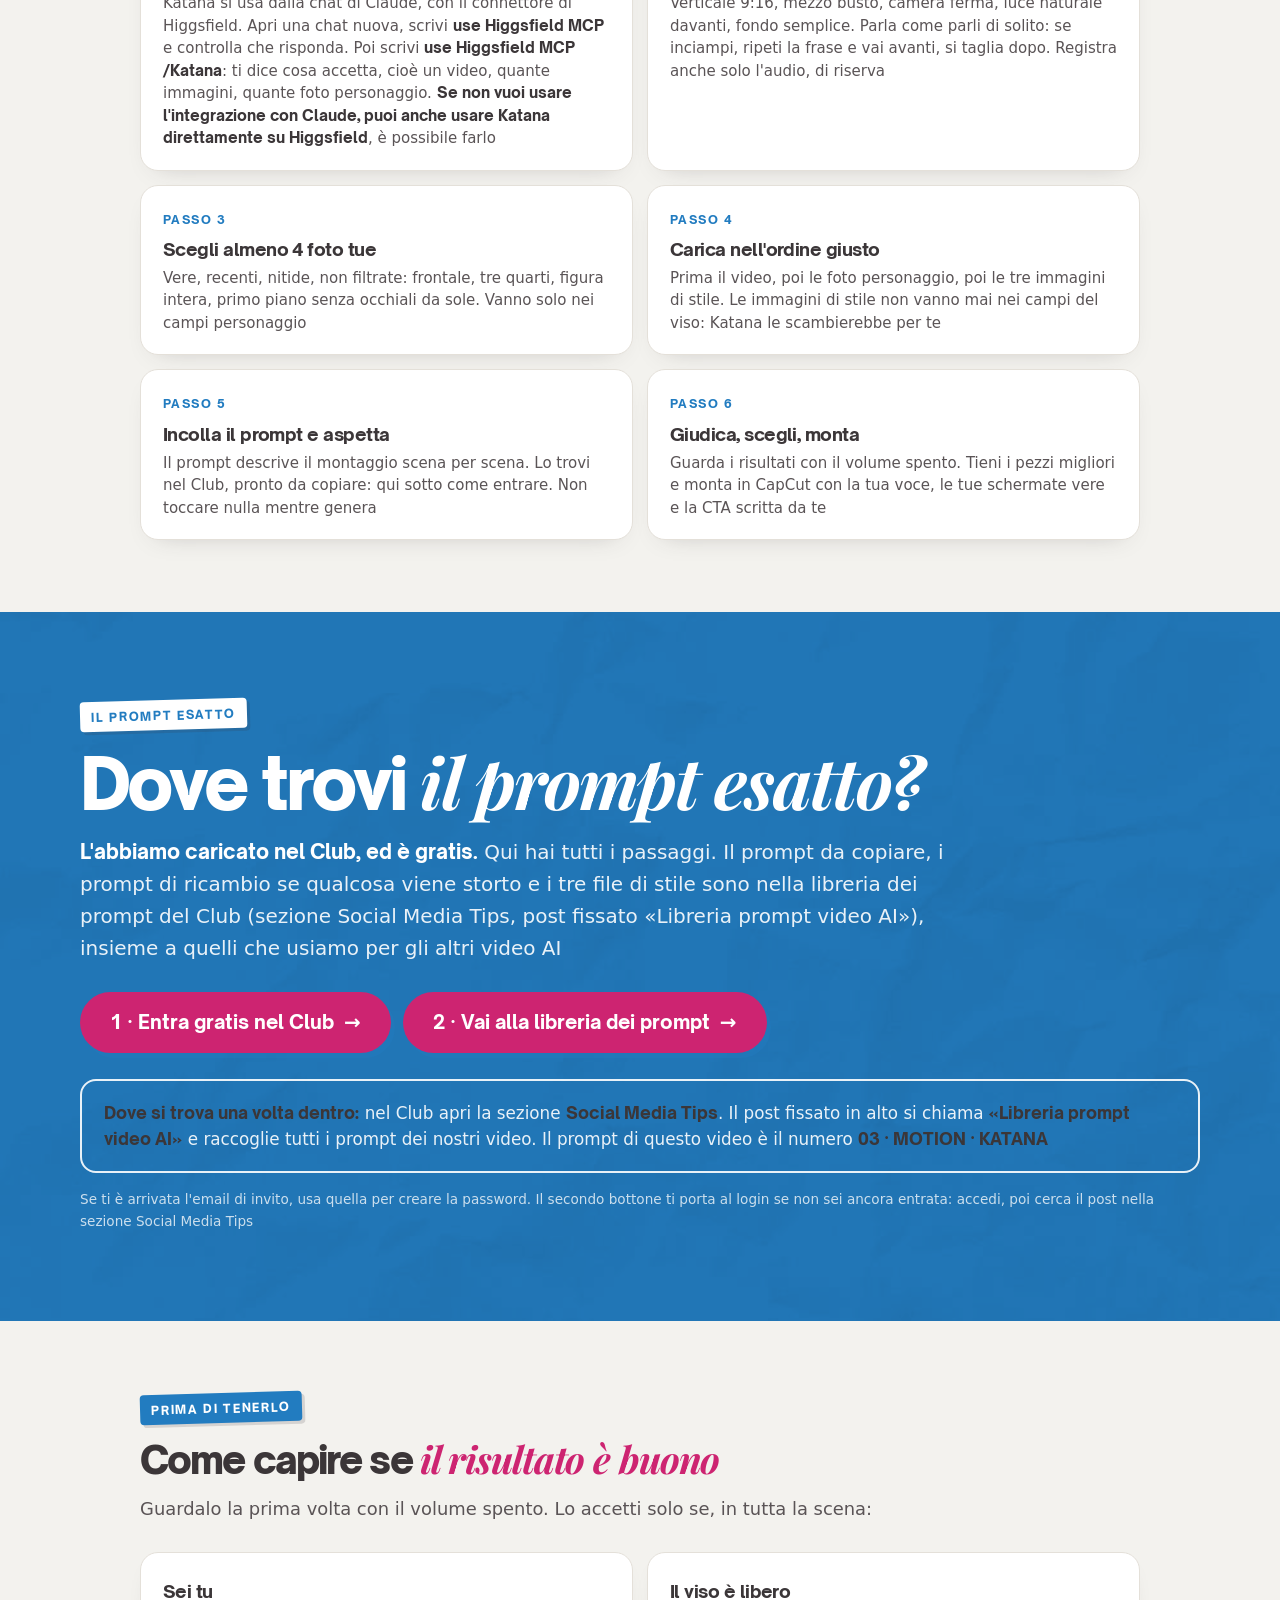
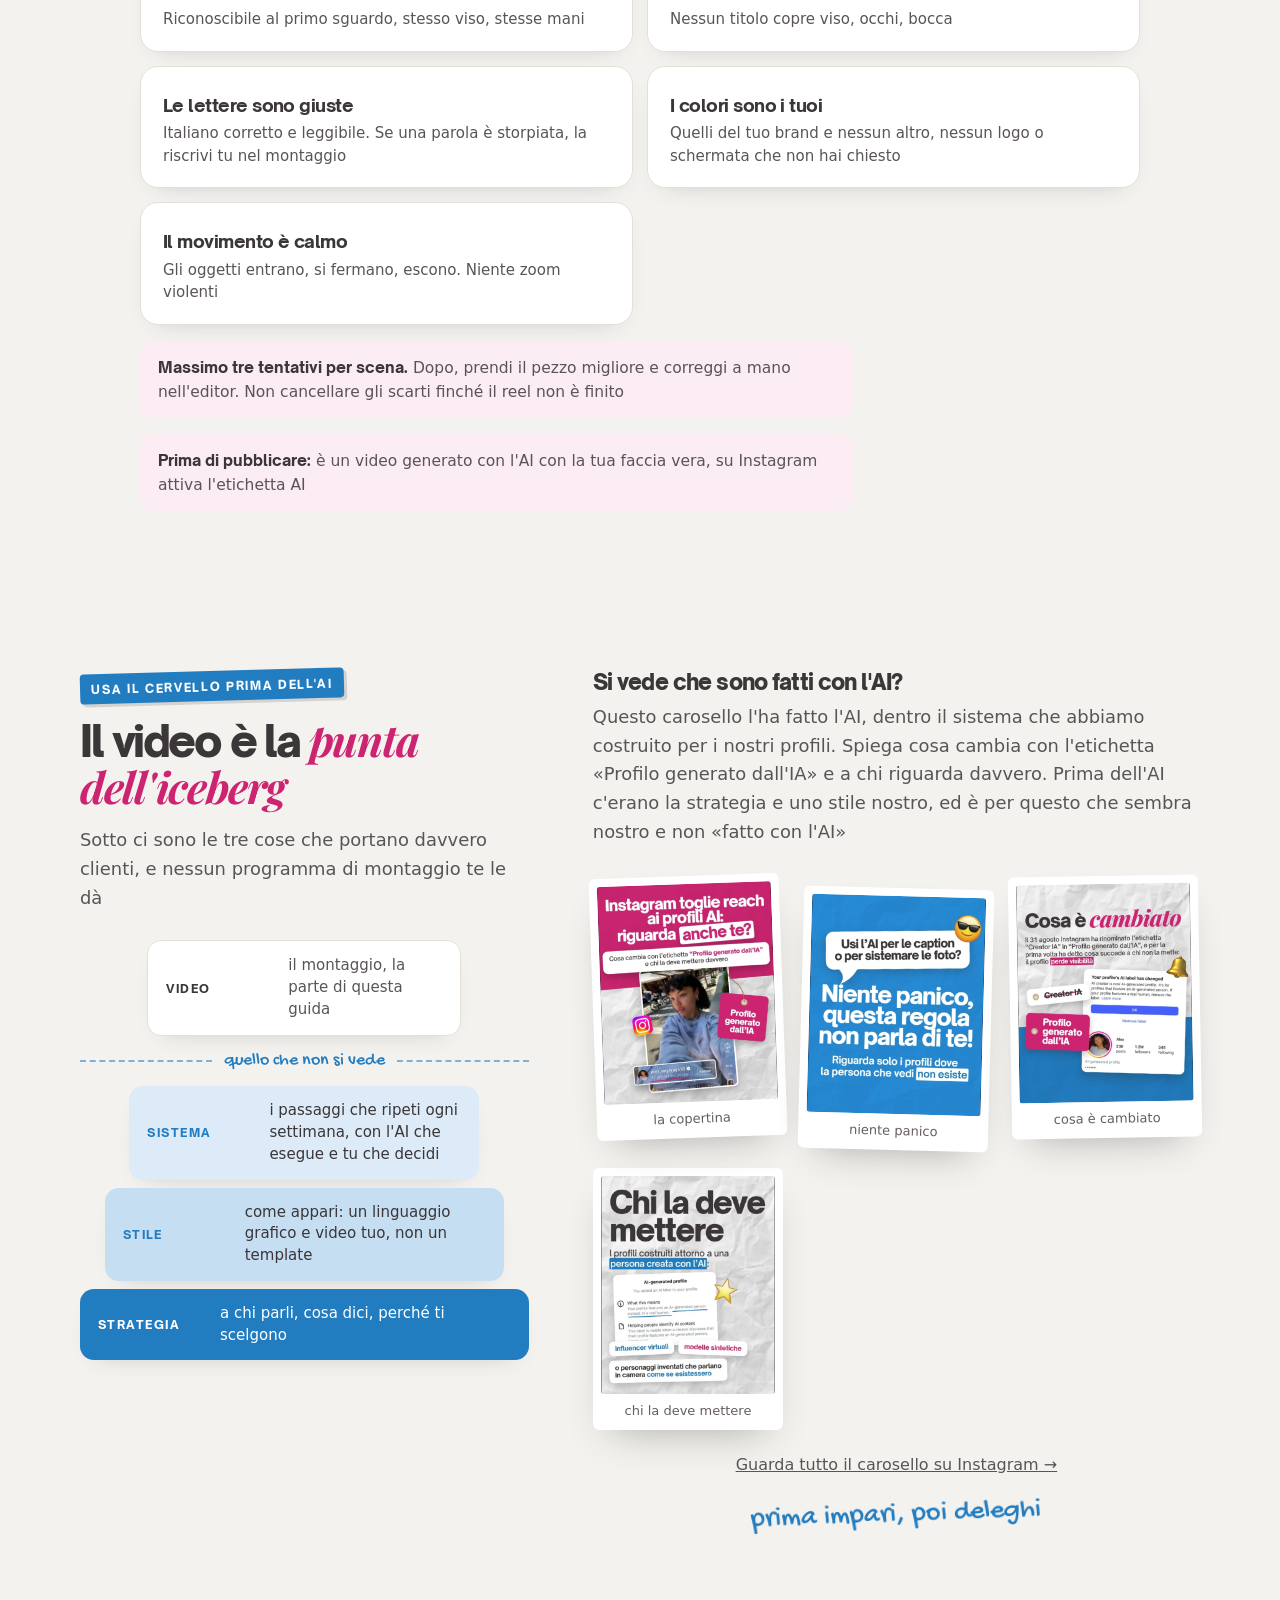
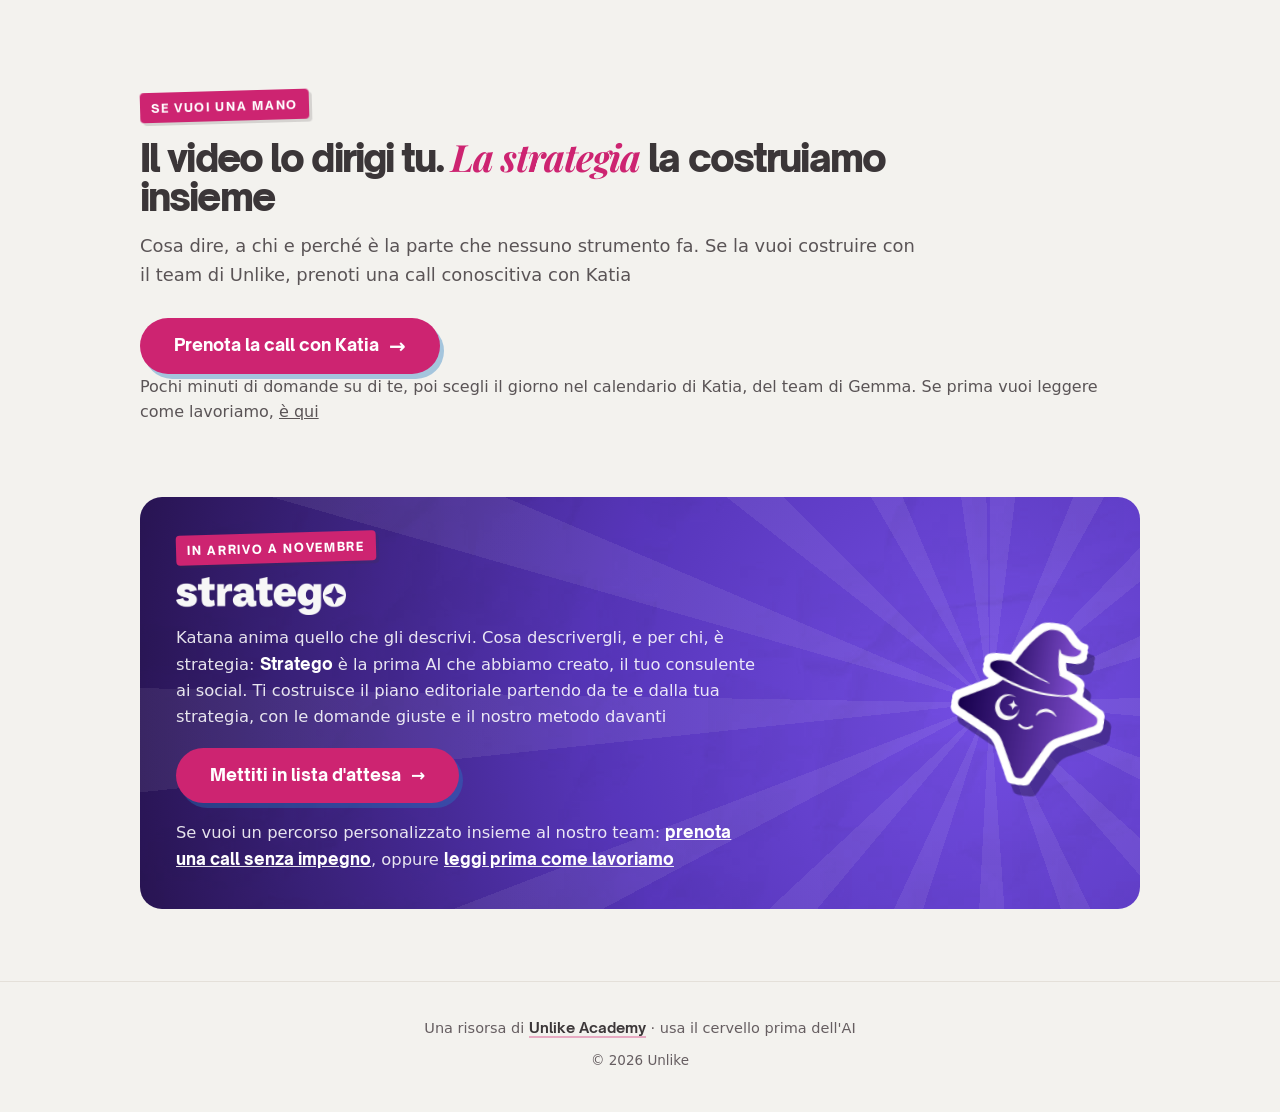
==== commit 56c2044c: "Login di Circle in alto a destra" ====
--- a/index.html
+++ b/index.html
@@ -29,7 +29,7 @@
 <a class="strip" href="#stratego"><b>Novità</b> · Stratego esce a novembre · <u>Mettiti in lista</u></a>
 <header class="wrap stretta hd">
   <a href="index.html"><img src="assets/logo/logo.webp" alt="Unlike Academy" width="768" height="158"></a>
-  <a class="acc" href="#club"><b>Dove trovo il prompt &darr;</b></a>
+  <div class="dx"><a class="acc" href="#club"><b>Dove trovo il prompt &darr;</b></a><a class="login" href="https://club.unlikeacademy.it/sign_in" target="_blank" rel="noopener">Login</a></div>
 </header>
 
 <main>
--- a/assets/stile.css
+++ b/assets/stile.css
@@ -418,3 +418,10 @@
   .prove{grid-template-columns:1fr 1fr 1fr}
 }
 @media(prefers-reduced-motion:reduce){*{transition:none!important;scroll-behavior:auto!important}}
+
+/* Login di Circle in alto a destra (19/10/2026) */
+.hd .dx{display:flex;align-items:center;gap:14px}
+.hd .login{font-size:14px;font-weight:800;color:var(--ink);text-decoration:none;border:2px solid var(--ink);border-radius:100px;padding:7px 16px;line-height:1.1;white-space:nowrap;transition:background .15s,color .15s}
+.hd .login:hover{background:var(--ink);color:#fff}
+@media(max-width:640px){.hd .dx{gap:10px}.hd .dx .back{display:none}.hd .login{padding:6px 13px;font-size:13.5px}}
+@media(max-width:480px){.hd .dx .acc{display:none}}
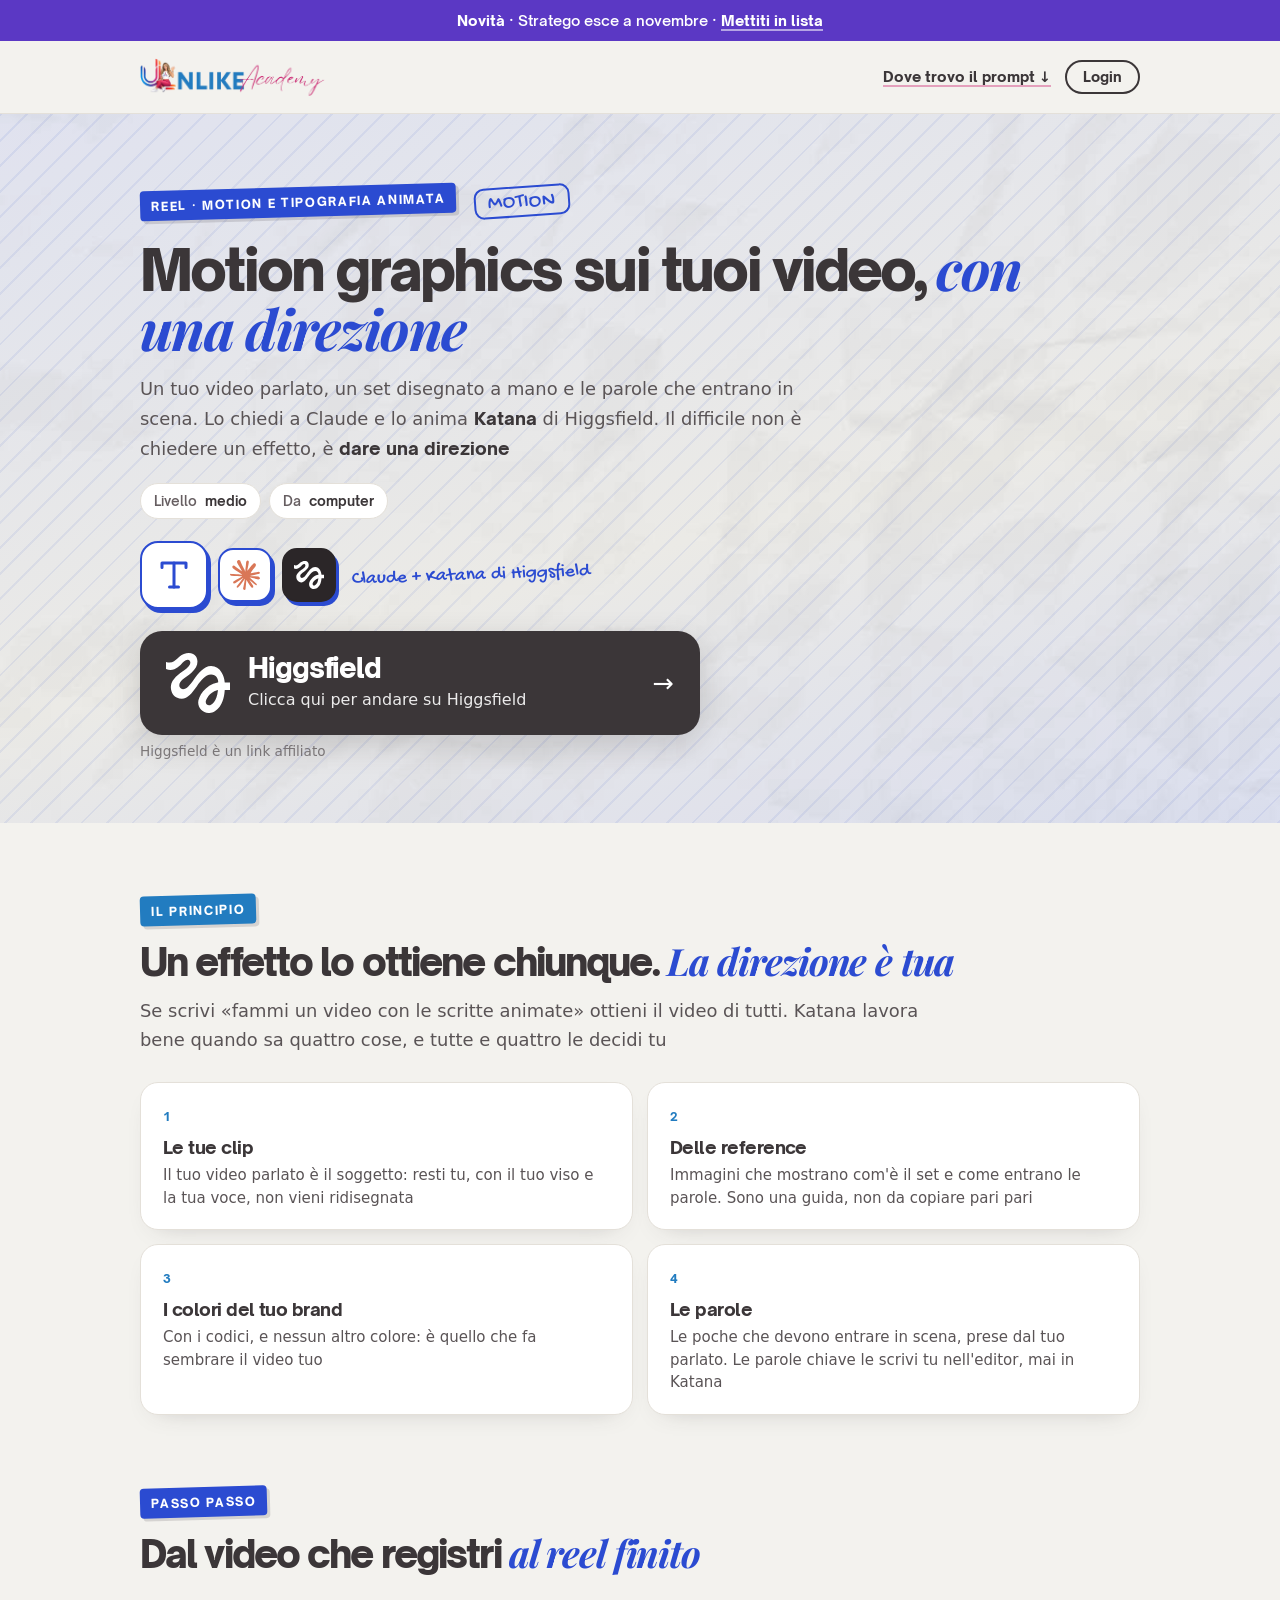
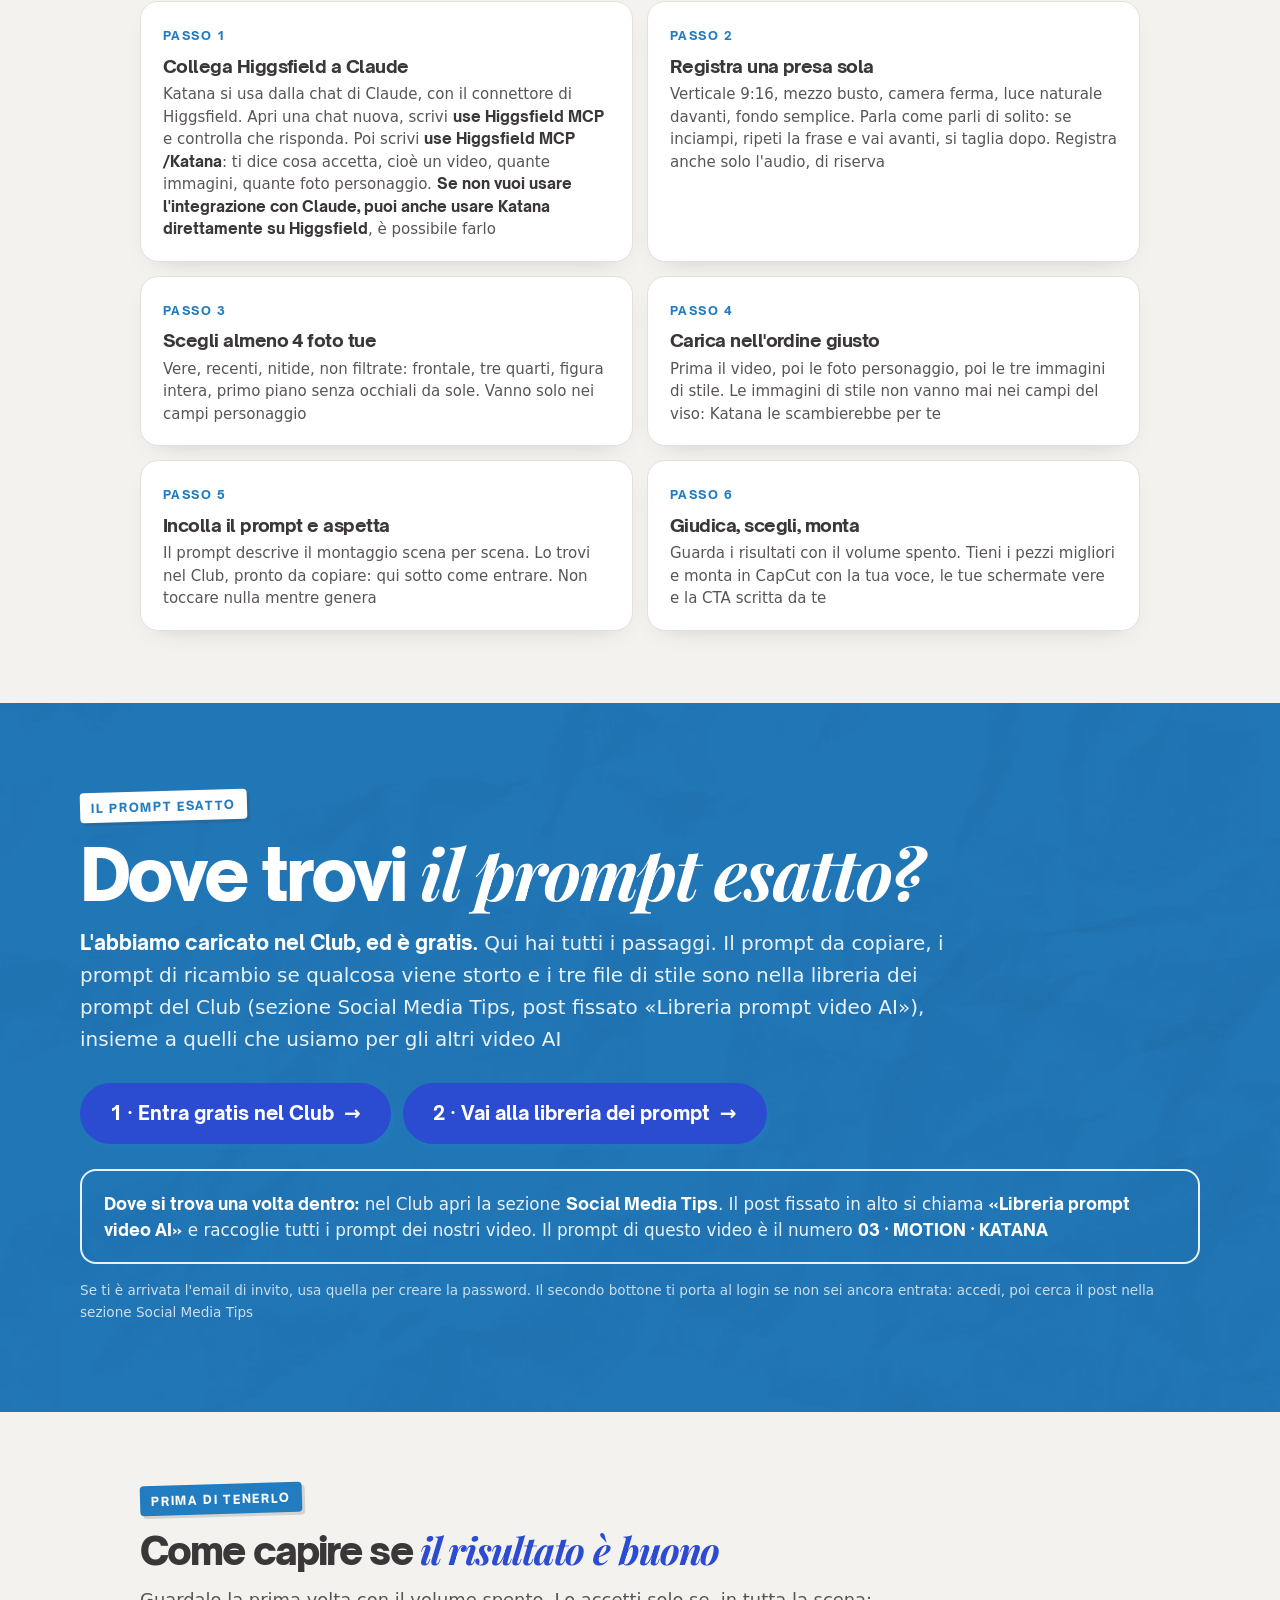
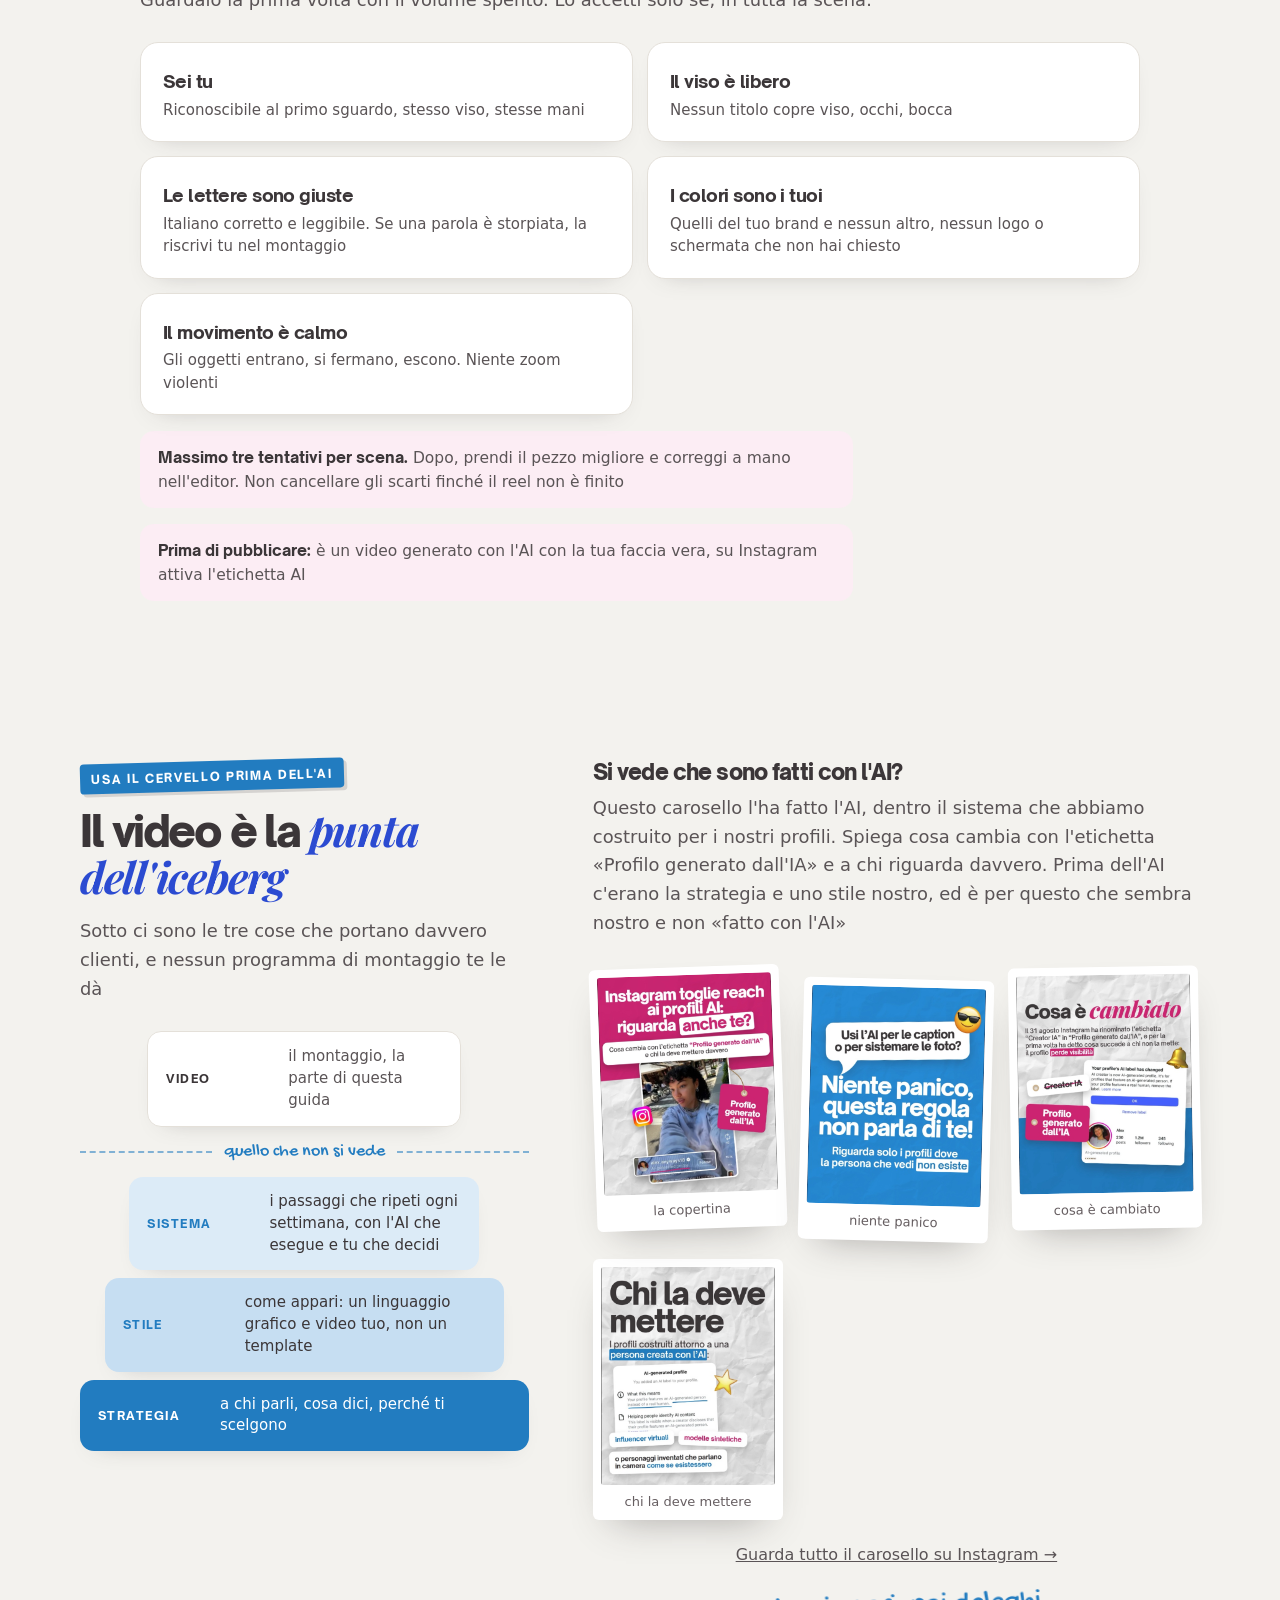
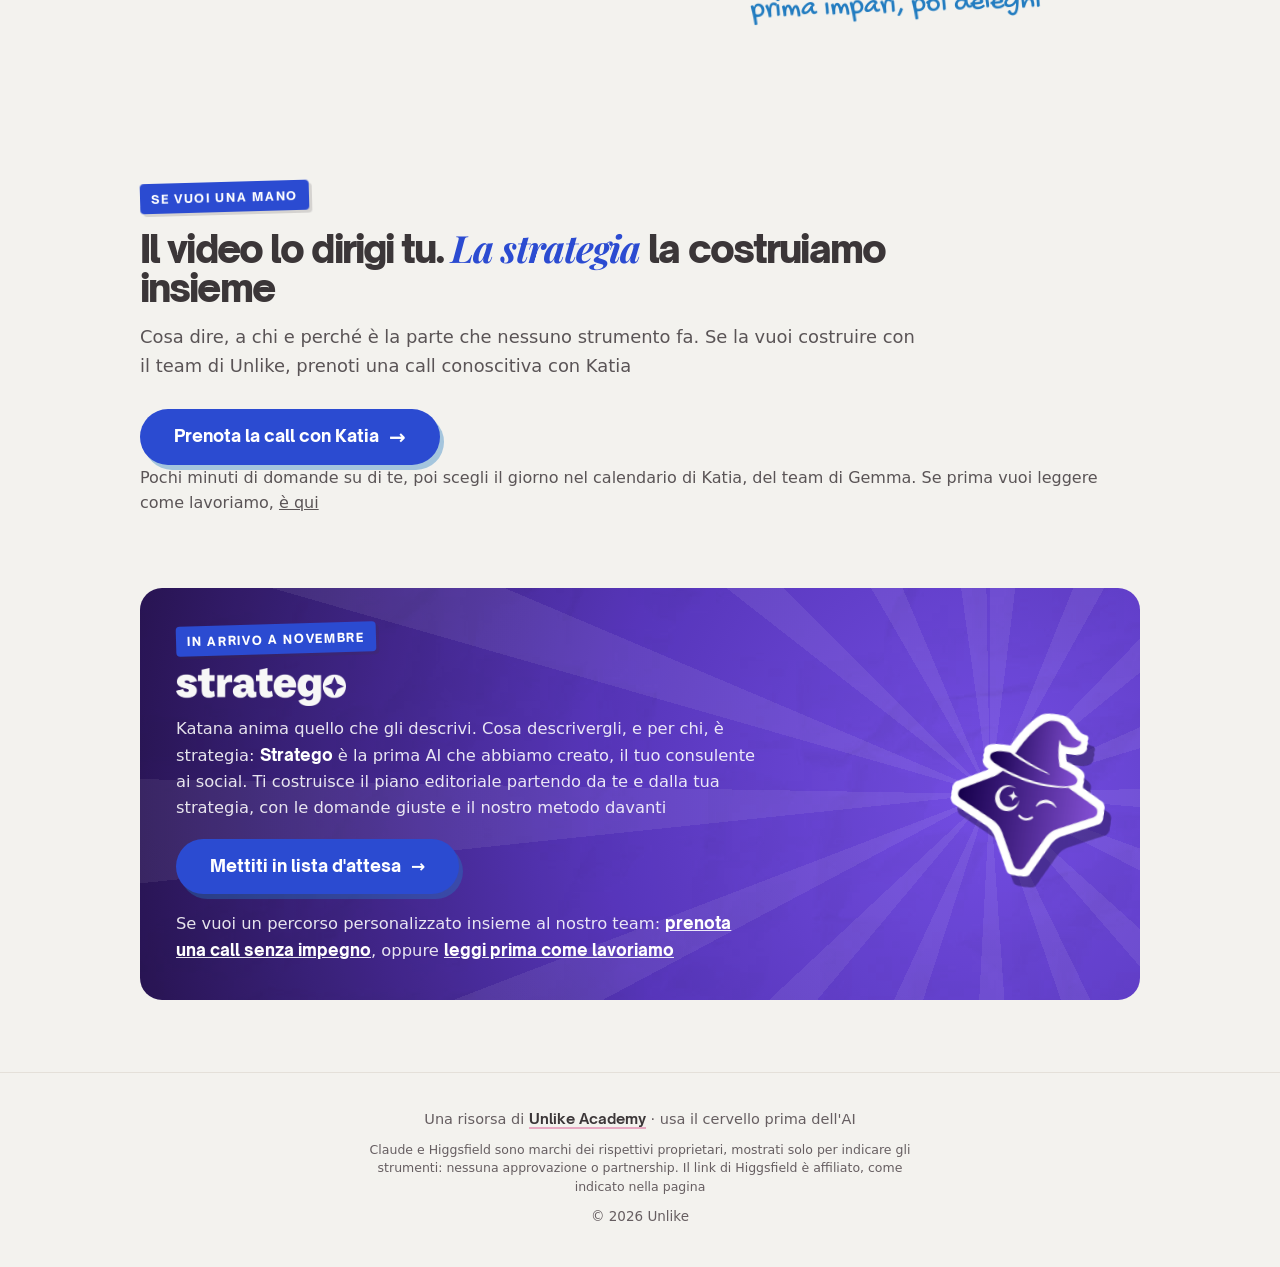
==== commit 22ef5d92: "Kit di riconoscimento: colore, sfondo, timbro, icone e loghi" ====
--- a/index.html
+++ b/index.html
@@ -35,11 +35,15 @@
 <main>
 <section class="hero int">
   <div class="wrap stretta">
-    <span class="kicker">Reel · motion e tipografia animata</span>
+    <div class="rigatop"><span class="kicker">Reel · motion e tipografia animata</span><span class="timbro">MOTION</span></div>
     <h1>Motion graphics sui tuoi video, <em>con una direzione</em></h1>
     <p class="lead">Un tuo video parlato, un set disegnato a mano e le parole che entrano in scena. Lo chiedi a Claude e lo anima <b>Katana</b> di Higgsfield. Il difficile non è chiedere un effetto, è <b>dare una direzione</b></p>
     <div class="meta"><span><i>Livello</i> medio</span><span><i>Da</i> computer</span></div>
-    <a class="hfcard" href="https://higgsfield.ai?fpr=gemma25" target="_blank" rel="noopener"><img src="assets/img/higgsfield-logo.svg" alt="" width="64" height="64"><div><b>Higgsfield</b><span>Clicca qui per andare su Higgsfield</span></div><i>&rarr;</i></a>
+    <!-- kit --><div class="kit"><span class="kt grande"><svg class="ic" viewBox="0 0 24 24" fill="none" stroke="currentColor" stroke-width="2" stroke-linecap="round" stroke-linejoin="round" aria-hidden="true">
+  <polyline points="4 7 4 4 20 4 20 7" />
+  <line x1="9" x2="15" y1="20" y2="20" />
+  <line x1="12" x2="12" y1="4" y2="20" />
+</svg></span><span class="kt"><img src="assets/loghi/claude.svg" alt="Claude" width="30" height="30"></span><span class="kt scuro"><img src="assets/img/higgsfield-logo.svg" alt="Higgsfield" width="30" height="30"></span><span class="cap">Claude + Katana di Higgsfield</span></div><a class="hfcard" href="https://higgsfield.ai?fpr=gemma25" target="_blank" rel="noopener"><img src="assets/img/higgsfield-logo.svg" alt="" width="64" height="64"><div><b>Higgsfield</b><span>Clicca qui per andare su Higgsfield</span></div><i>&rarr;</i></a>
     <p class="hfnota">Higgsfield è un link affiliato</p>
   </div>
 </section>
@@ -156,7 +160,7 @@
 
 <footer><div class="wrap">
   <p>Una risorsa di <a href="https://entra.unlikeacademy.it/?utm_source=motion&amp;utm_medium=footer&amp;utm_campaign=motion">Unlike Academy</a> · usa il cervello prima dell'AI</p>
-  <p>© 2026 Unlike</p>
+  <p class="marchi">Claude e Higgsfield sono marchi dei rispettivi proprietari, mostrati solo per indicare gli strumenti: nessuna approvazione o partnership. Il link di Higgsfield è affiliato, come indicato nella pagina</p><p>© 2026 Unlike</p>
 </div></footer>
 
 <script src="assets/pagina.js?v=1"></script>
--- a/assets/stile.css
+++ b/assets/stile.css
@@ -425,3 +425,28 @@
 .hd .login:hover{background:var(--ink);color:#fff}
 @media(max-width:640px){.hd .dx{gap:10px}.hd .dx .back{display:none}.hd .login{padding:6px 13px;font-size:13.5px}}
 @media(max-width:480px){.hd .dx .acc{display:none}}
+
+/* Kit di riconoscimento della risorsa (19/10/2026) */
+:root{--fucsia:#2B4BD1}
+.hero{background:url(texture/grana-leggera.jpg) center/cover,repeating-linear-gradient(135deg,rgba(43,75,209,.08) 0 2px,transparent 2px 18px),linear-gradient(165deg,#ECEFFC 0%,#F8F7F3 58%,#E6EAFB 100%);background-blend-mode:multiply,normal,normal}
+
+.rigatop{display:flex;align-items:center;gap:18px;flex-wrap:wrap}
+.timbro{font-family:'Gochi Hand',cursive;font-size:1.3rem;line-height:1;color:var(--fucsia);rotate:-4deg;border:2.5px solid var(--fucsia);border-radius:10px;padding:4px 12px 2px;white-space:nowrap;display:inline-block}
+.kit{display:flex;flex-wrap:wrap;align-items:center;gap:10px;margin-top:22px}
+.kit .cap{font-family:'Gochi Hand',cursive;font-size:1.2rem;line-height:1.1;color:var(--fucsia);rotate:-2deg;margin-left:6px}
+.kt{position:relative;width:54px;height:54px;border-radius:15px;background:#fff;border:2px solid var(--fucsia);box-shadow:3px 4px 0 var(--fucsia);display:flex;align-items:center;justify-content:center;color:var(--fucsia);flex:none}
+.kt.grande{width:68px;height:68px;border-radius:18px}
+.kt img{width:30px;height:30px;object-fit:contain;display:block}
+.kt.grande img{width:38px;height:38px}
+.kt svg.ic{width:28px;height:28px}
+.kt.grande svg.ic{width:36px;height:36px}
+.kt.scuro{background:#2B2628;border-color:#2B2628}
+.kt.barrato{box-shadow:none;border-color:var(--line,#E4E0D9)}
+.kt.barrato img,.kt.barrato svg.ic{filter:grayscale(1);opacity:.45}
+.kt svg.x{position:absolute;left:6px;top:6px;width:calc(100% - 12px);height:calc(100% - 12px);color:var(--fucsia)}
+.voto87{display:inline-flex;align-items:baseline;gap:2px;border:3px solid var(--fucsia);border-radius:100px;padding:6px 18px;background:#fff;color:var(--fucsia);font-weight:700}
+.voto87 b{font-size:2rem;letter-spacing:-.05em;font-weight:900;color:var(--fucsia)}
+.logo-in{width:20px;height:20px;vertical-align:-4px;margin-right:6px;object-fit:contain;display:inline-block}
+.marchi{font-size:12.5px;color:var(--gray,#665E61);max-width:46em;margin:10px auto 0;line-height:1.45}
+@media(max-width:640px){.kt{width:48px;height:48px}.kt.grande{width:60px;height:60px}.kit{gap:8px}}
+.dovee b{color:#fff}
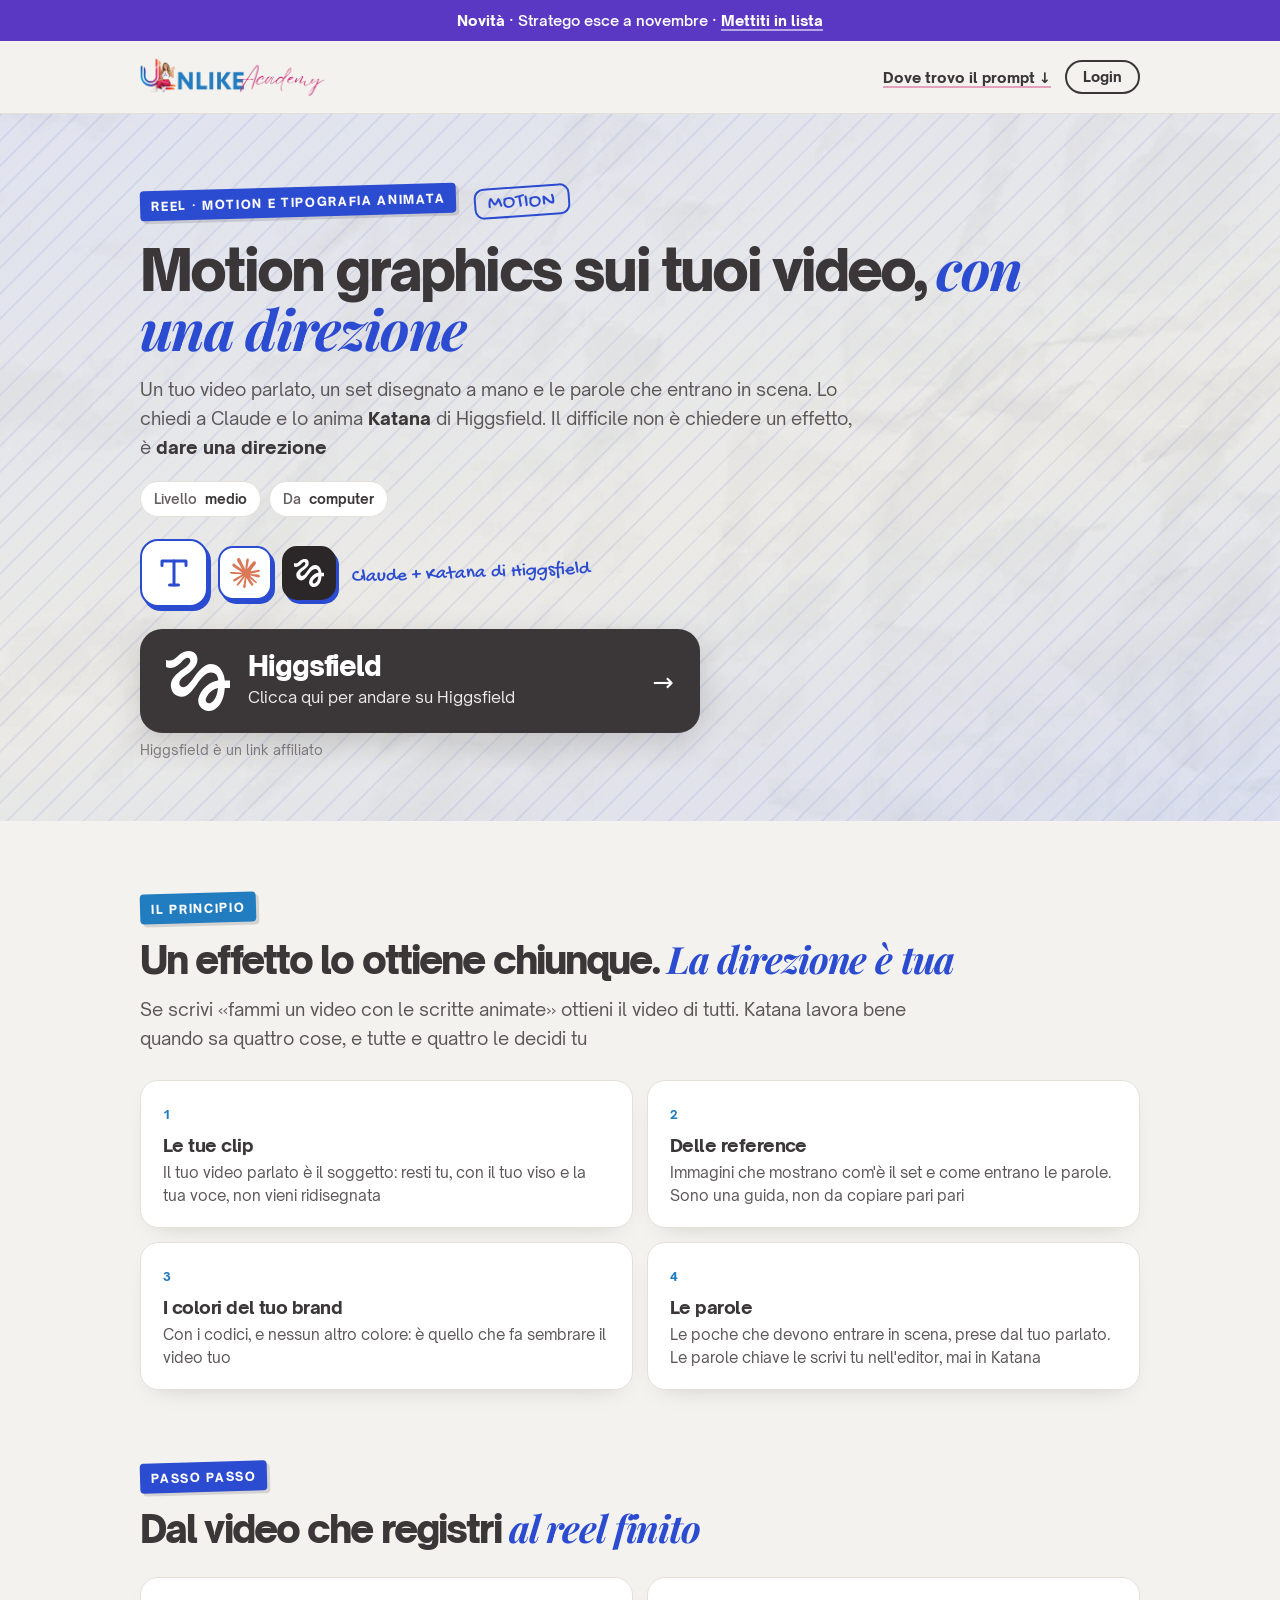
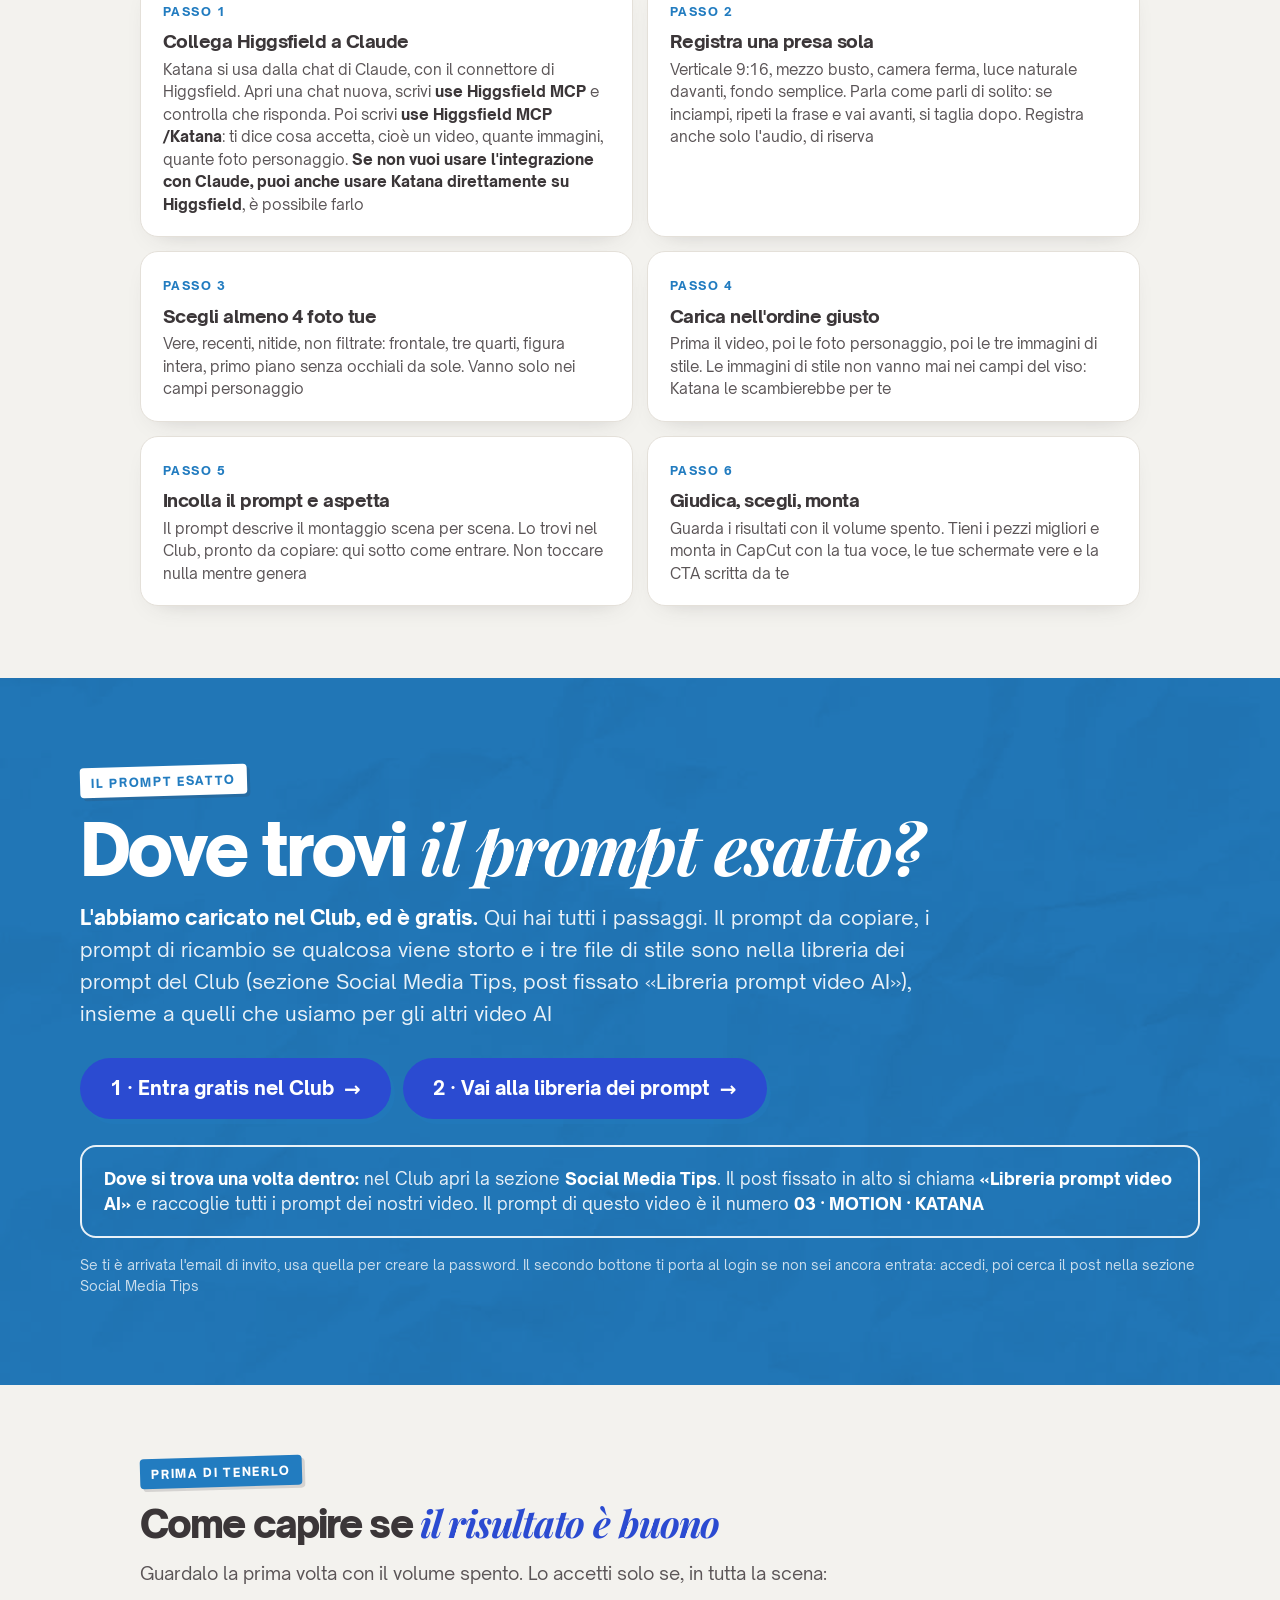
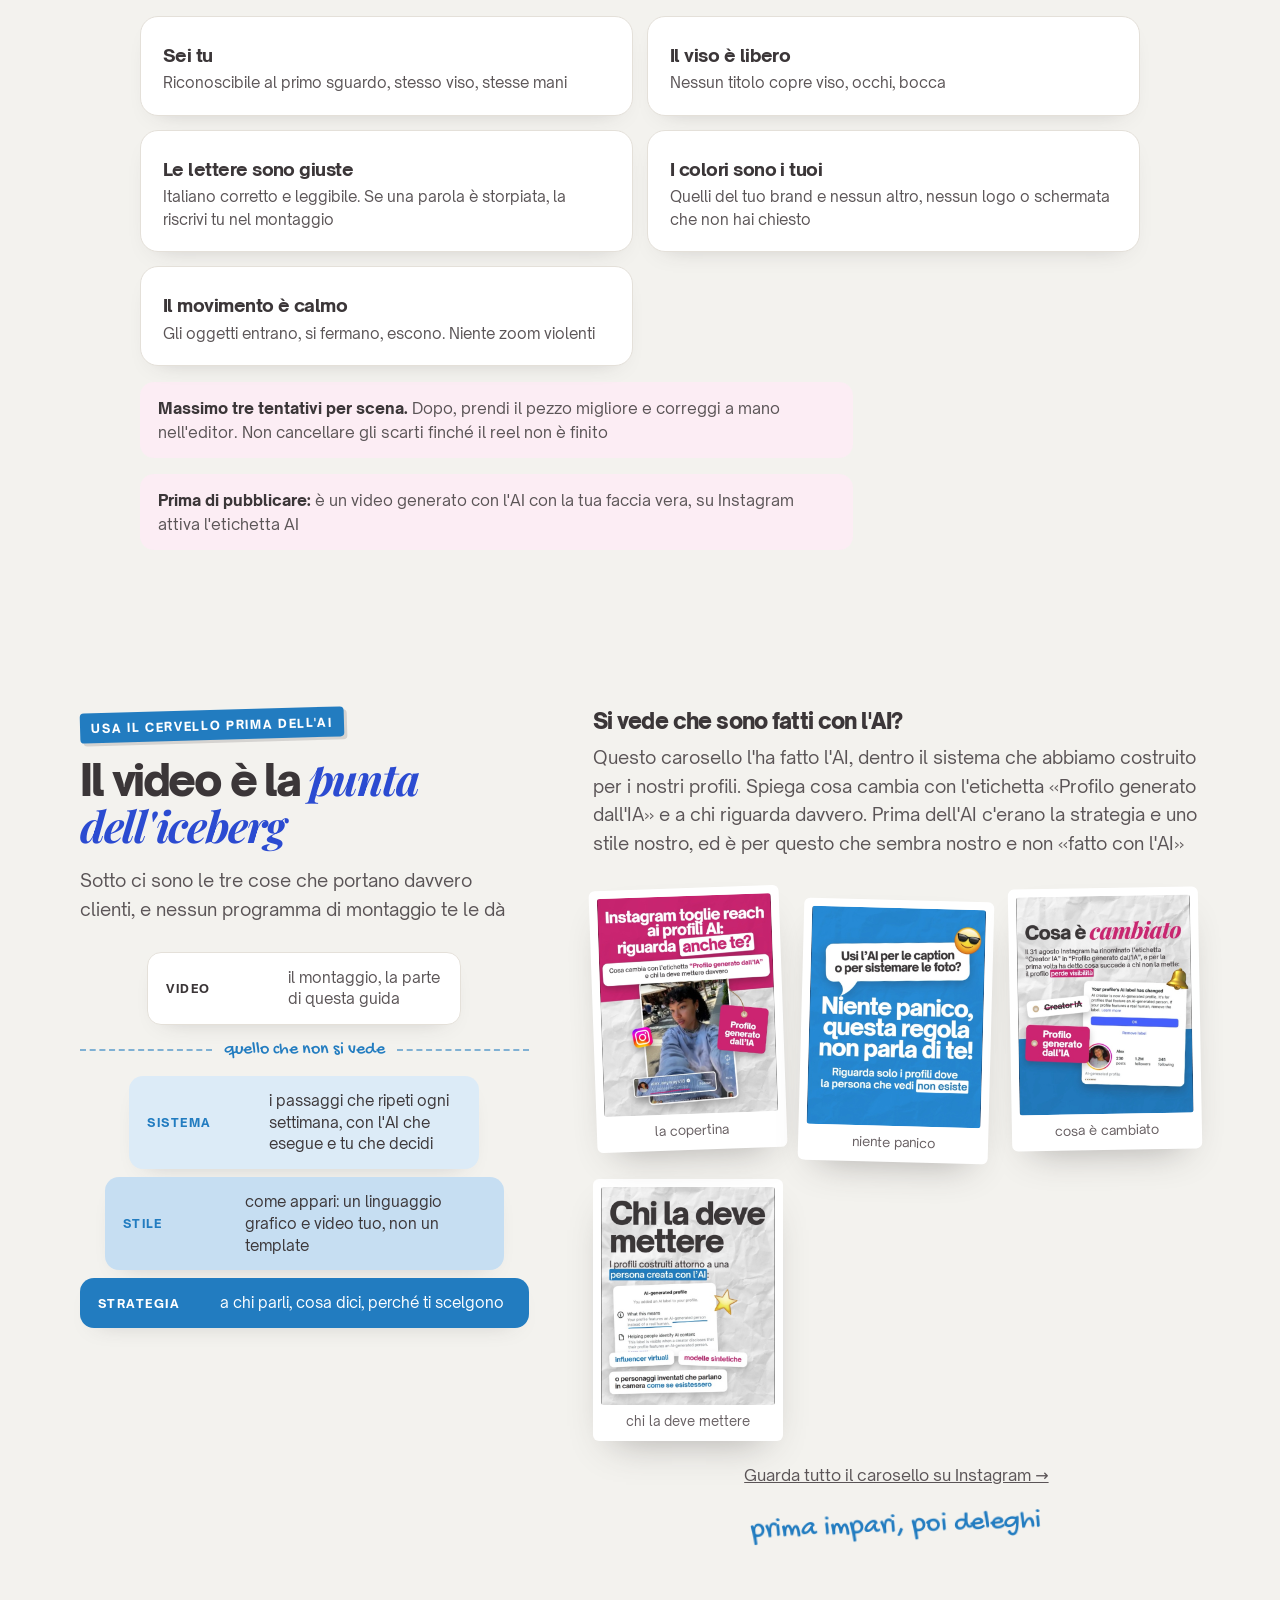
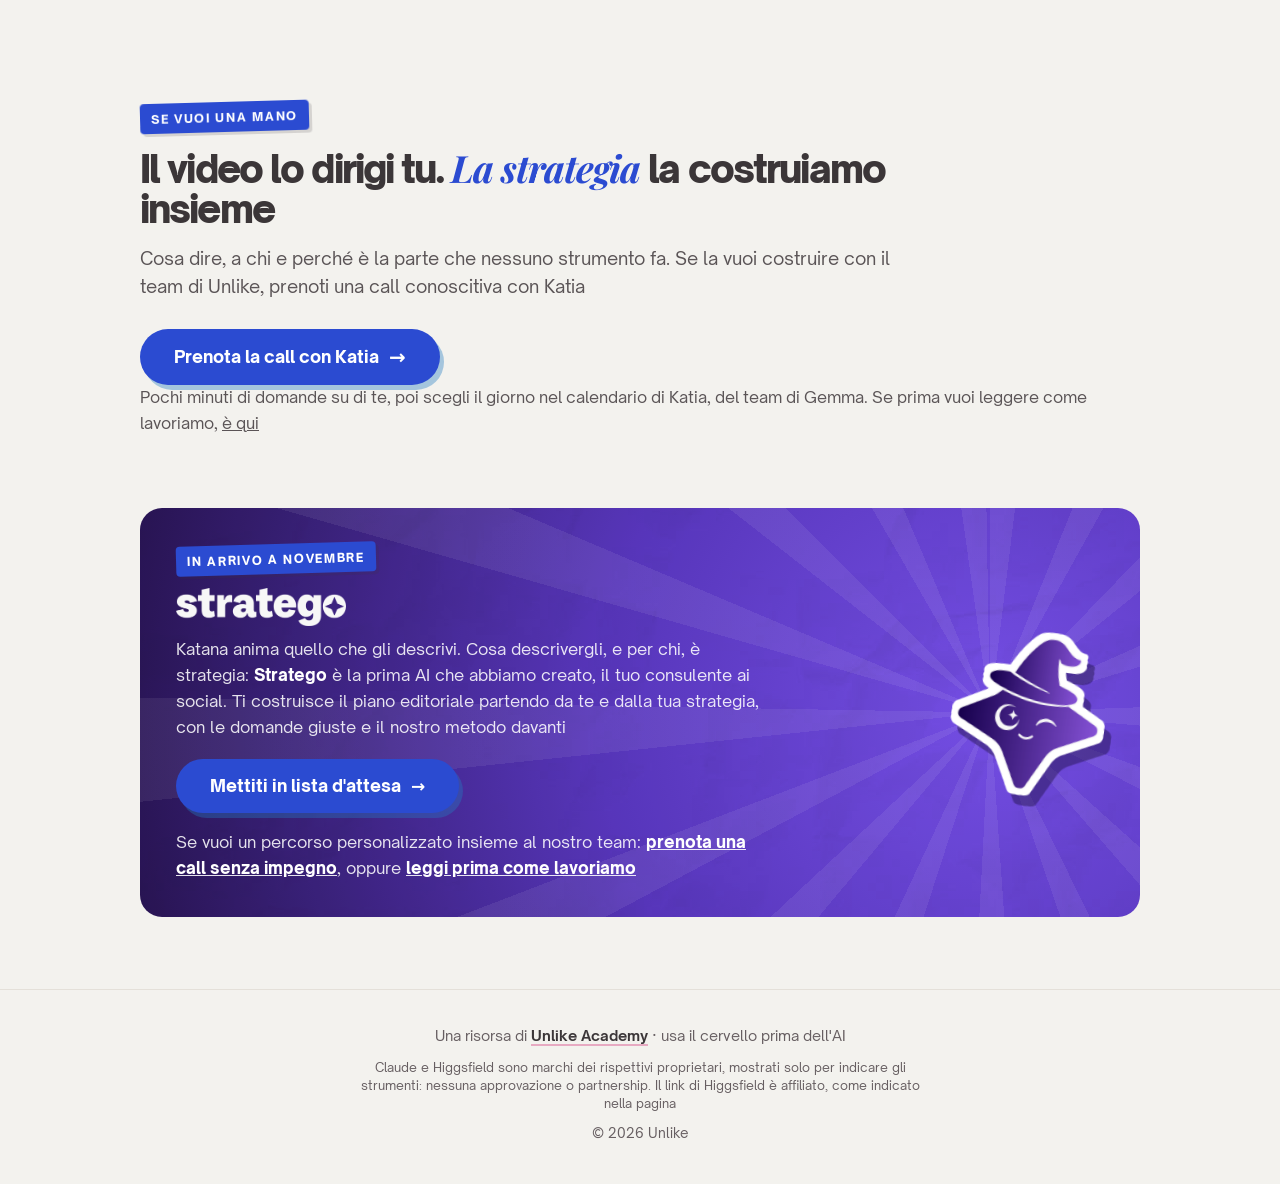
==== commit 9c558f68: "TikTok: indirizzo corto /tiktok e finestra per lasciare la mail prima di aprire la guida Co-Authored" ====
--- a/index.html
+++ b/index.html
@@ -164,5 +164,6 @@
 </div></footer>
 
 <script src="assets/pagina.js?v=1"></script>
+<script src="assets/accesso-tiktok.js?v=1" data-risorsa="motion" data-endpoint="https://assets.mailerlite.com/jsonp/2697895/forms/202772750838793718/subscribe"></script>
 </body>
 </html>
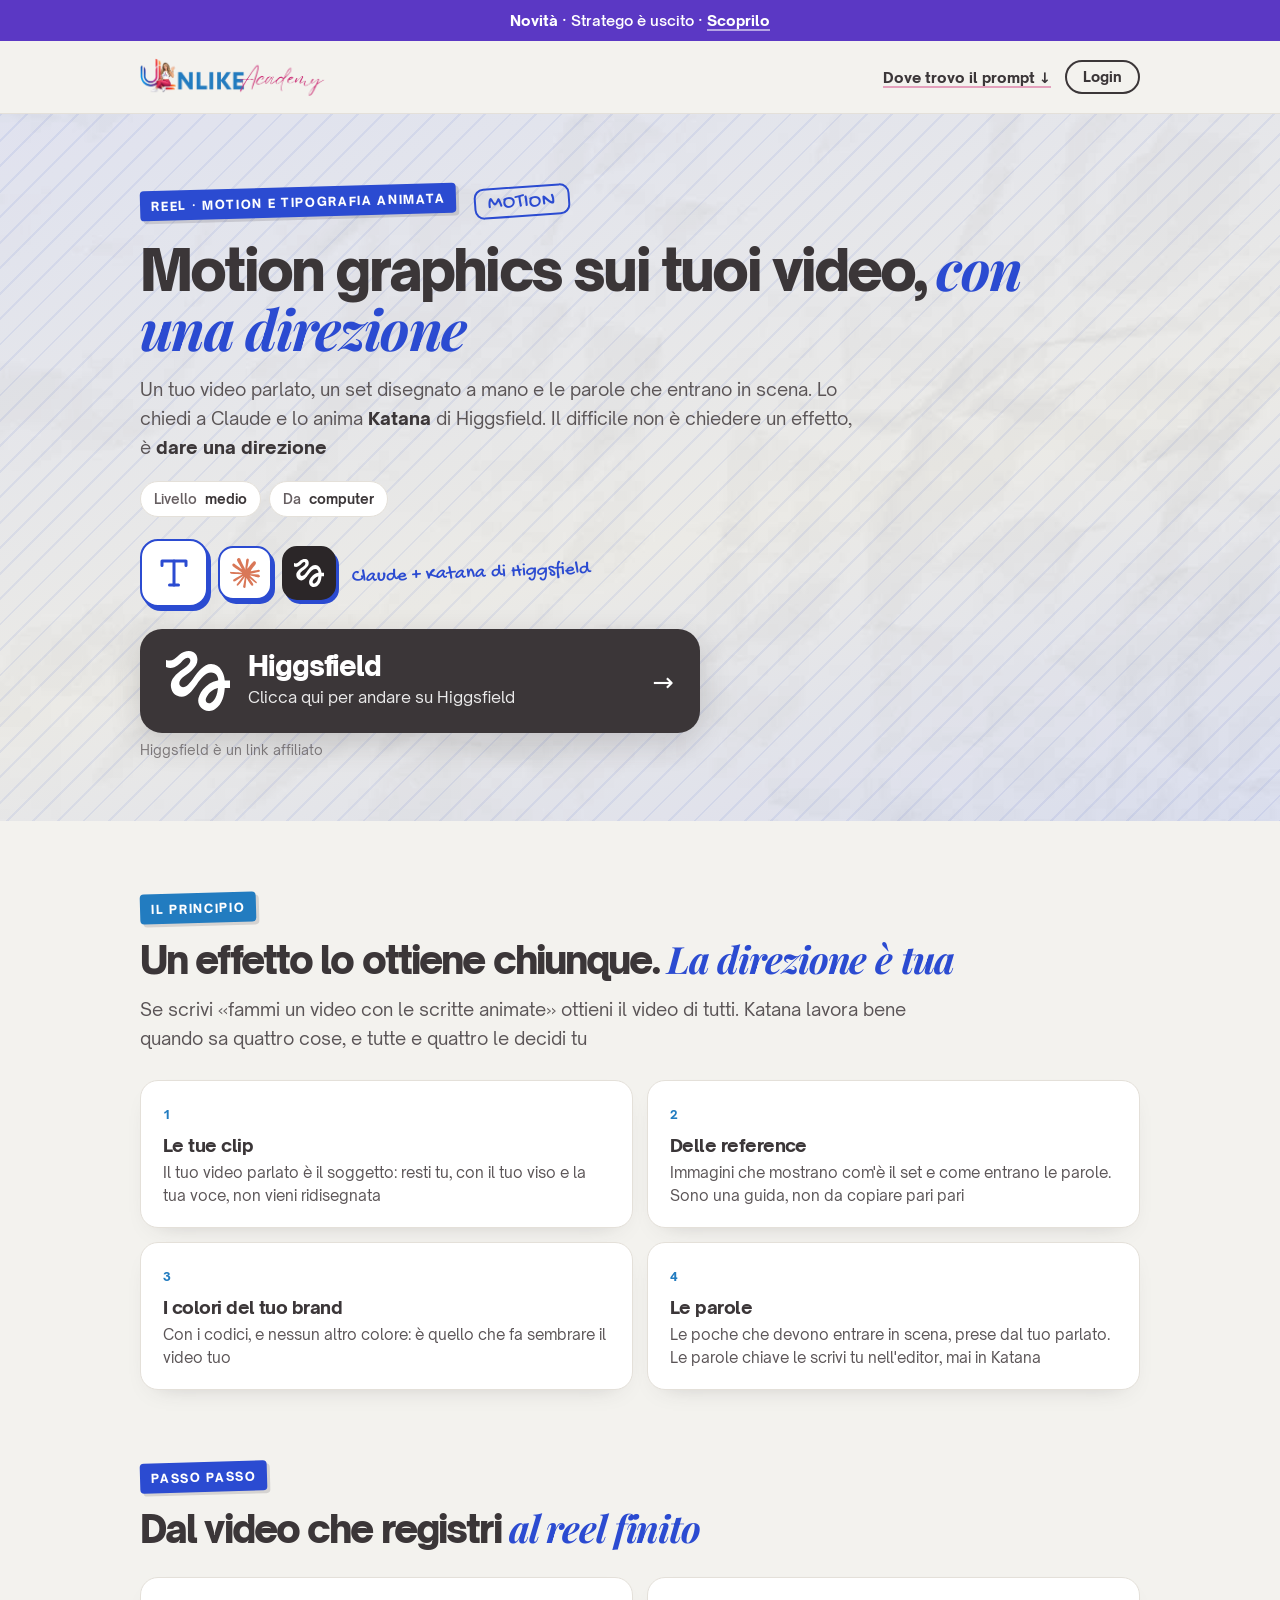
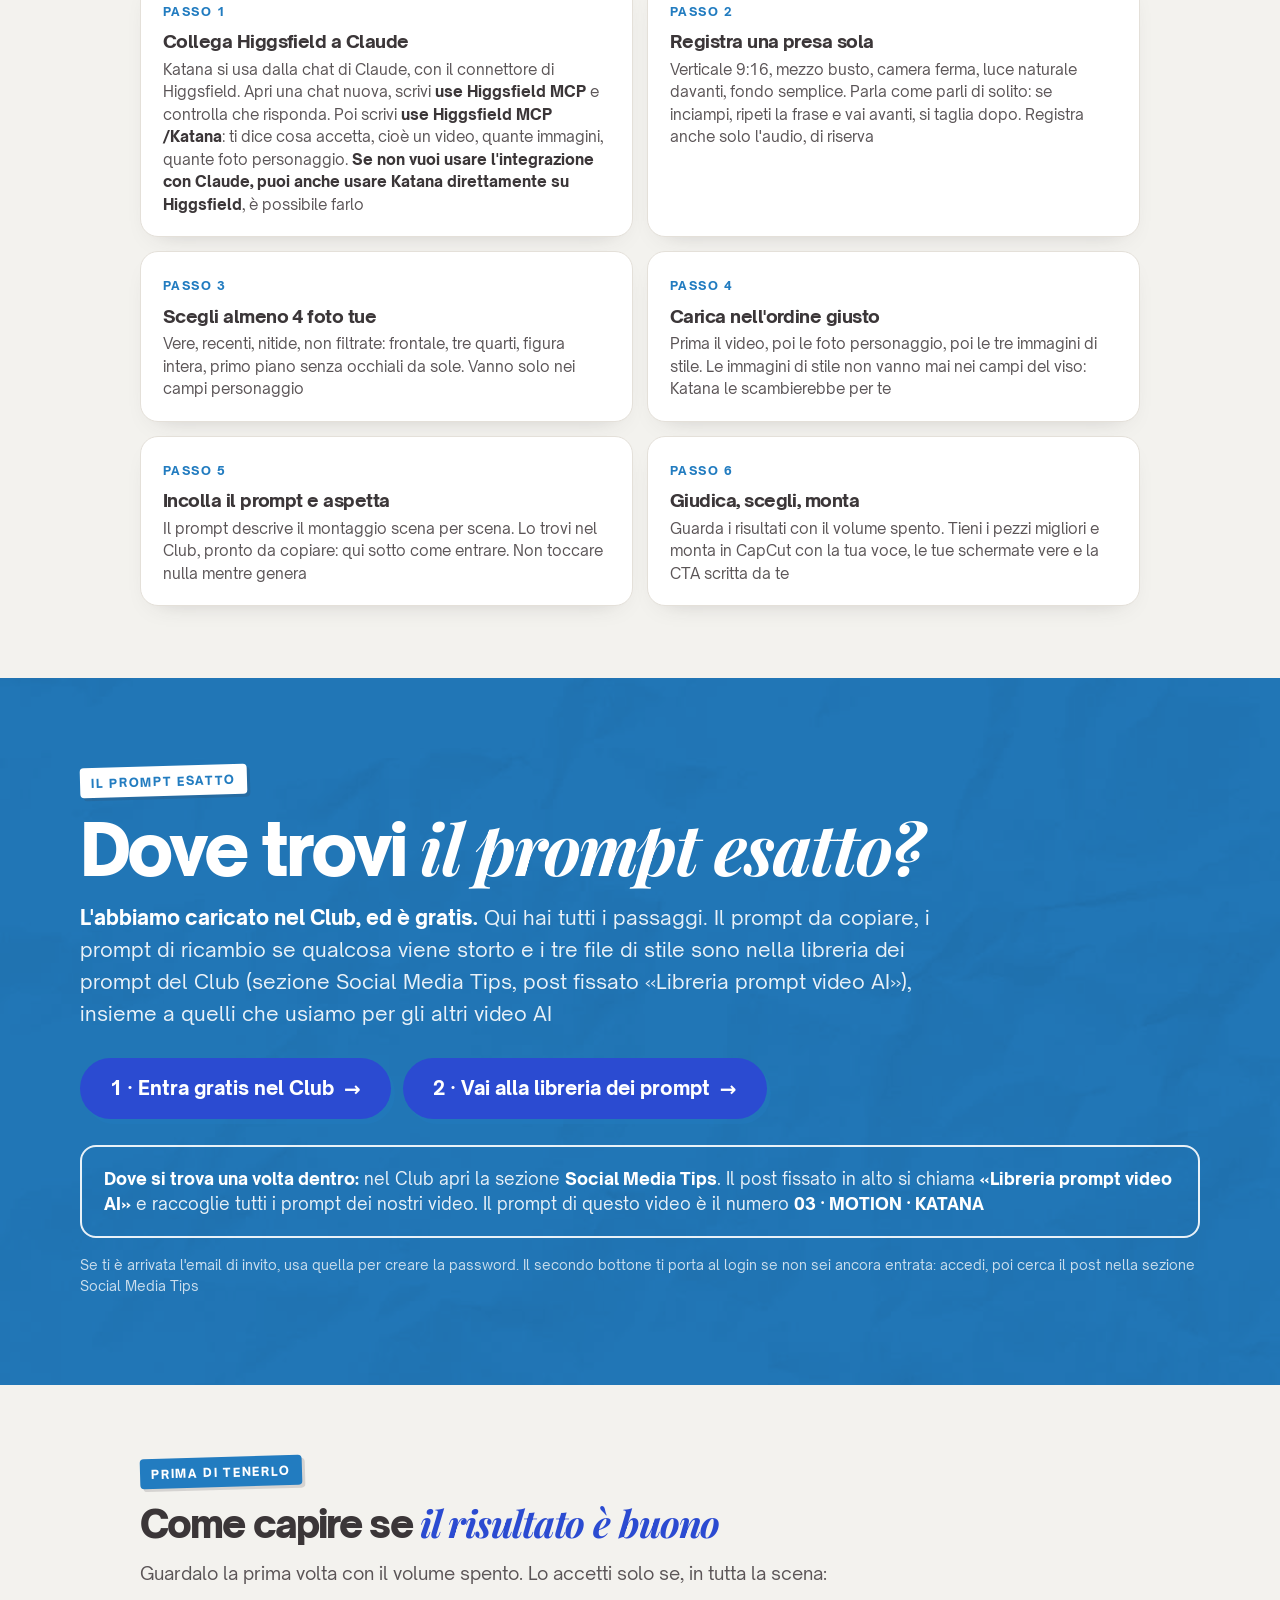
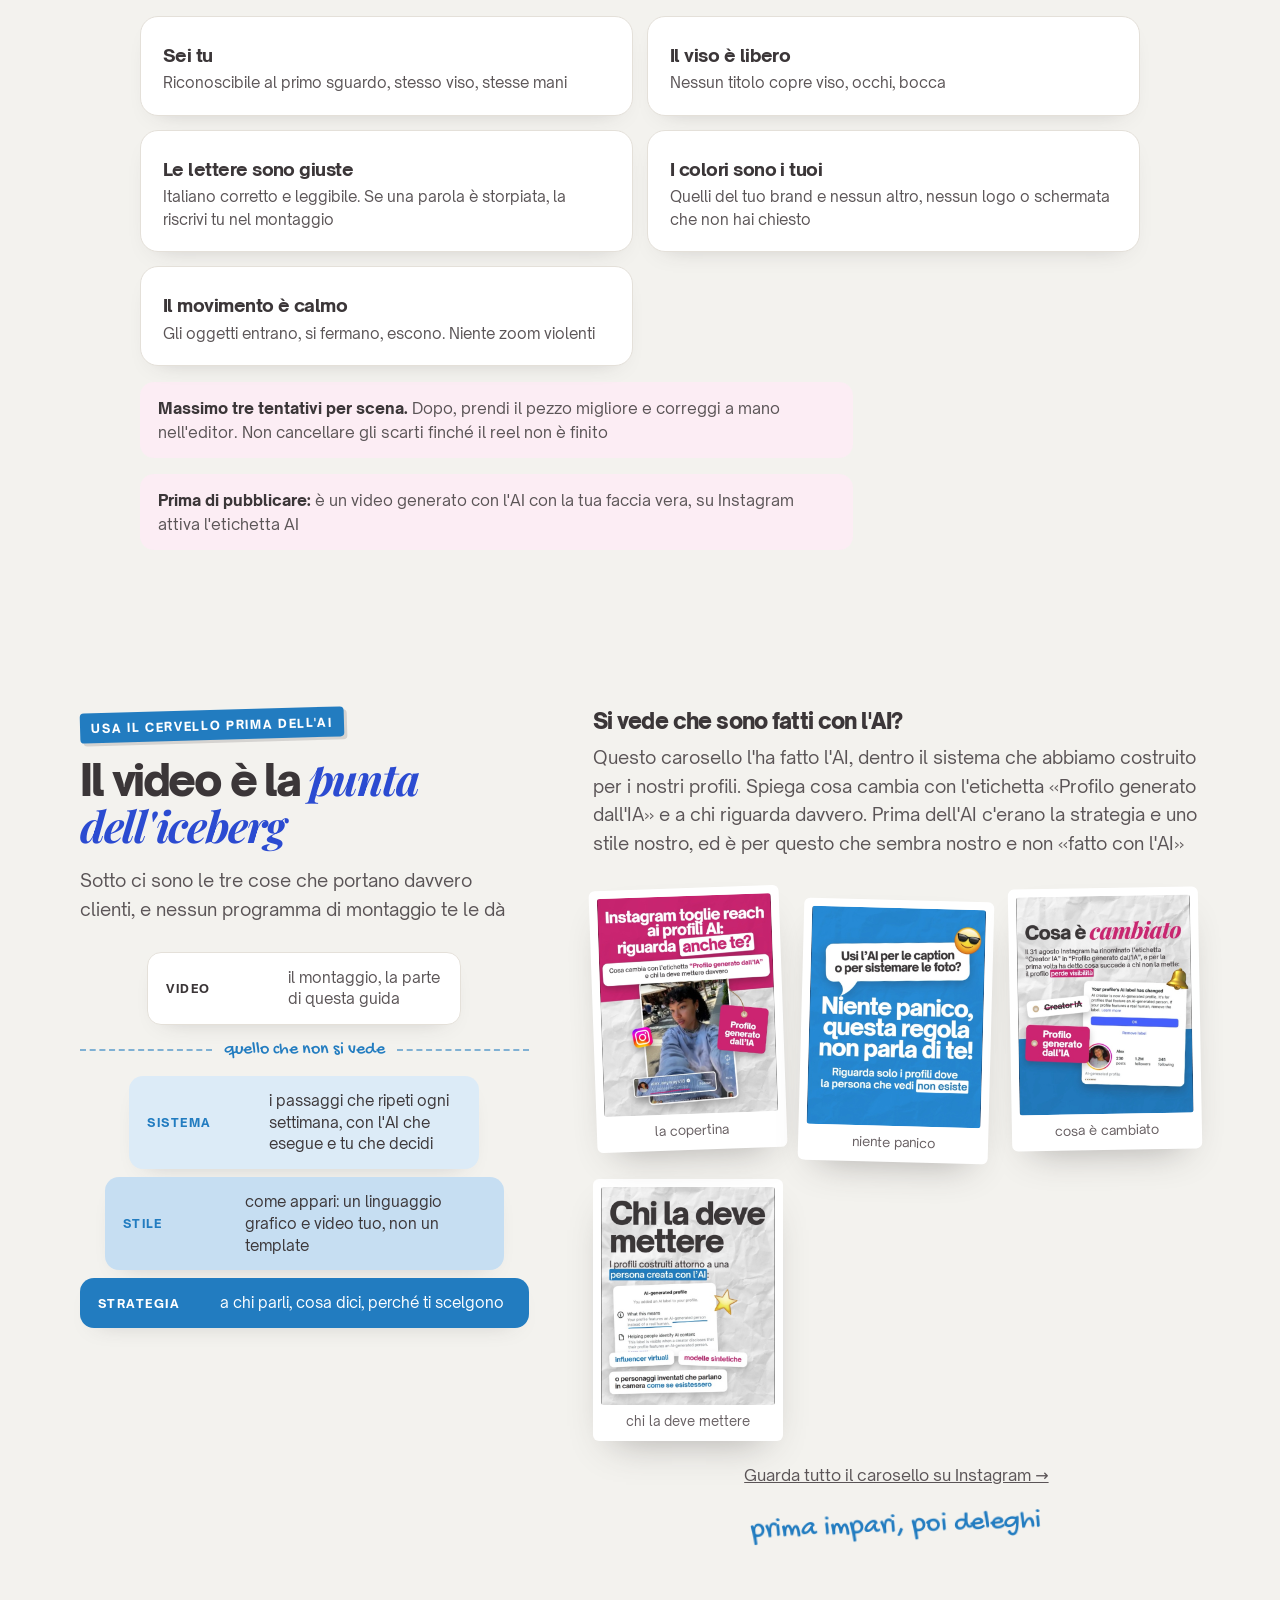
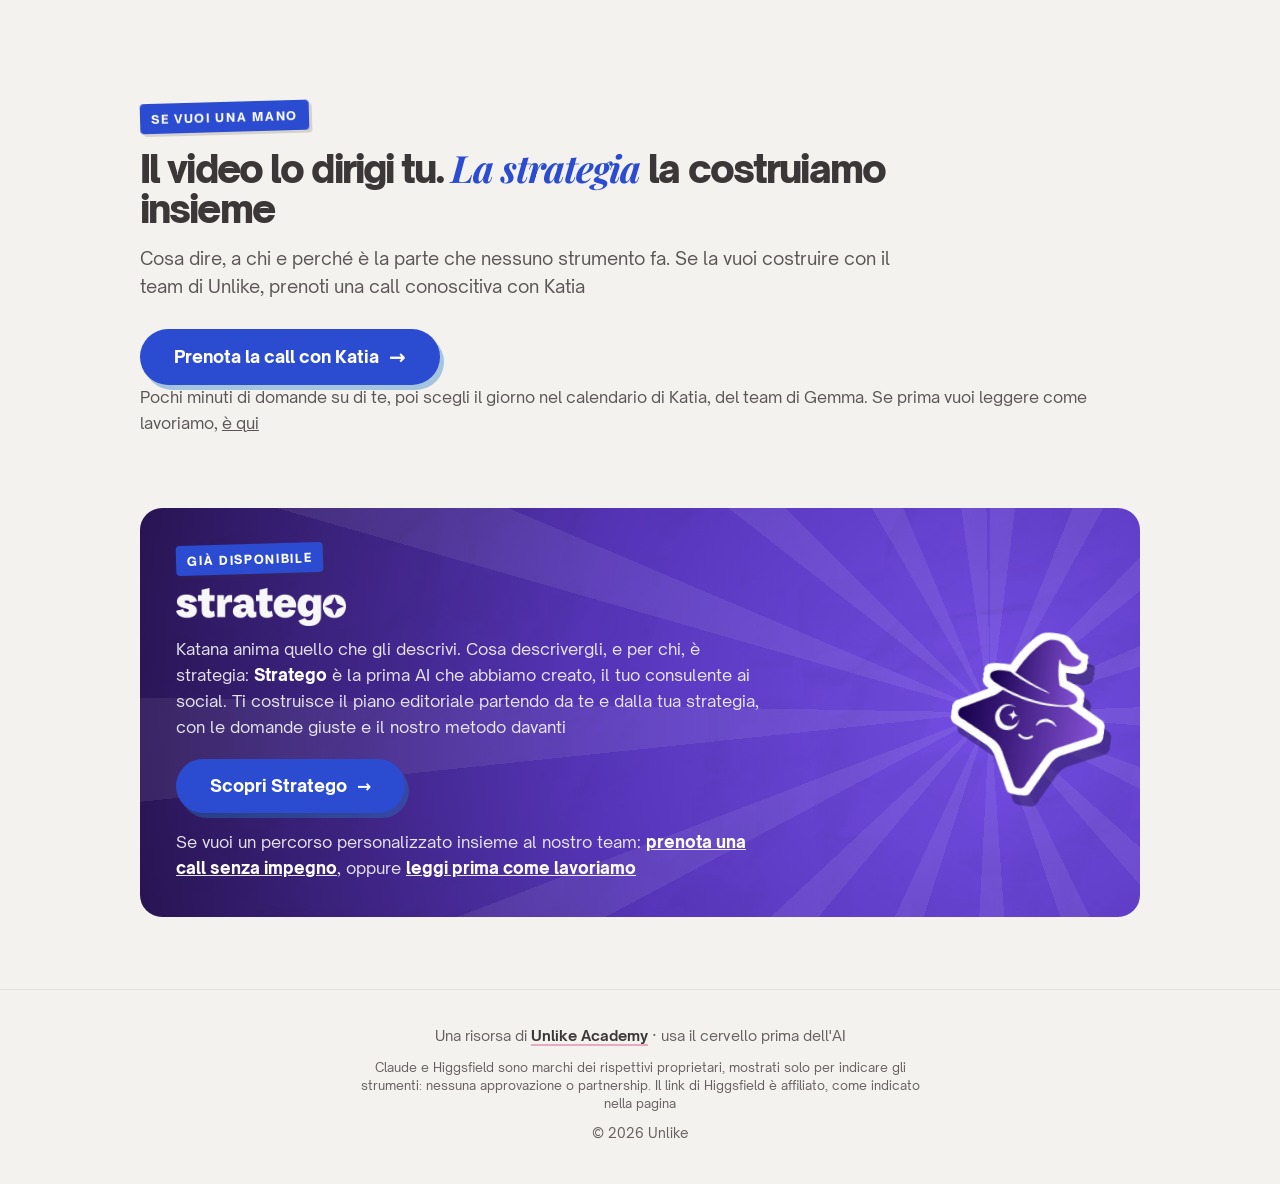
==== commit 4e2f5c52: "Stratego è uscito: via lista d'attesa e «in arrivo a novembre», pulsante Scopri Stratego Co-Authored" ====
--- a/index.html
+++ b/index.html
@@ -26,7 +26,7 @@
 </head>
 <body>
 
-<a class="strip" href="#stratego"><b>Novità</b> · Stratego esce a novembre · <u>Mettiti in lista</u></a>
+<a class="strip" href="#stratego"><b>Novità</b> · Stratego è uscito · <u>Scoprilo</u></a>
 <header class="wrap stretta hd">
   <a href="index.html"><img src="assets/logo/logo.webp" alt="Unlike Academy" width="768" height="158"></a>
   <div class="dx"><a class="acc" href="#club"><b>Dove trovo il prompt &darr;</b></a><a class="login" href="https://club.unlikeacademy.it/sign_in" target="_blank" rel="noopener">Login</a></div>
@@ -147,10 +147,10 @@
 <section id="stratego" class="int-sec"><div class="wrap stretta">
   <div class="stbanner">
     <div>
-      <span class="eyebrow">In arrivo a novembre</span>
+      <span class="eyebrow">Già disponibile</span>
       <img class="wm" src="assets/stratego/stratego-wordmark-bianco.png" alt="Stratego" width="800" height="179">
       <p>Katana anima quello che gli descrivi. Cosa descrivergli, e per chi, è strategia: <b>Stratego</b> è la prima AI che abbiamo creato, il tuo consulente ai social. Ti costruisce il piano editoriale partendo da te e dalla tua strategia, con le domande giuste e il nostro metodo davanti</p>
-      <a class="btn" href="https://stratego.social/?utm_source=motion&amp;utm_medium=banner&amp;utm_campaign=motion" target="_blank" rel="noopener">Mettiti in lista d'attesa <span>&rarr;</span></a>
+      <a class="btn" href="https://stratego.social/?utm_source=motion&amp;utm_medium=banner&amp;utm_campaign=motion" target="_blank" rel="noopener">Scopri Stratego <span>&rarr;</span></a>
       <p style="margin-top:1rem">Se vuoi un percorso personalizzato insieme al nostro team: <a href="https://mentoring.unlikeacademy.it/?utm_source=motion&amp;utm_medium=banner-stratego&amp;utm_campaign=motion#prenota" target="_blank" rel="noopener"><b>prenota una call senza impegno</b></a>, oppure <a href="https://mentoring.unlikeacademy.it/?utm_source=motion&amp;utm_medium=banner-stratego-pagina&amp;utm_campaign=motion" target="_blank" rel="noopener"><b>leggi prima come lavoriamo</b></a></p>
     </div>
     <img class="mago" src="assets/stratego/mascotte.png" alt="" width="390" height="420" loading="lazy">
@@ -164,6 +164,6 @@
 </div></footer>
 
 <script src="assets/pagina.js?v=1"></script>
-<script src="assets/accesso-tiktok.js?v=1" data-risorsa="motion" data-endpoint="https://assets.mailerlite.com/jsonp/2697895/forms/202772750838793718/subscribe"></script>
+<script src="assets/accesso-tiktok.js?v=2" data-risorsa="motion" data-endpoint="https://assets.mailerlite.com/jsonp/2697895/forms/202772750838793718/subscribe"></script>
 </body>
 </html>
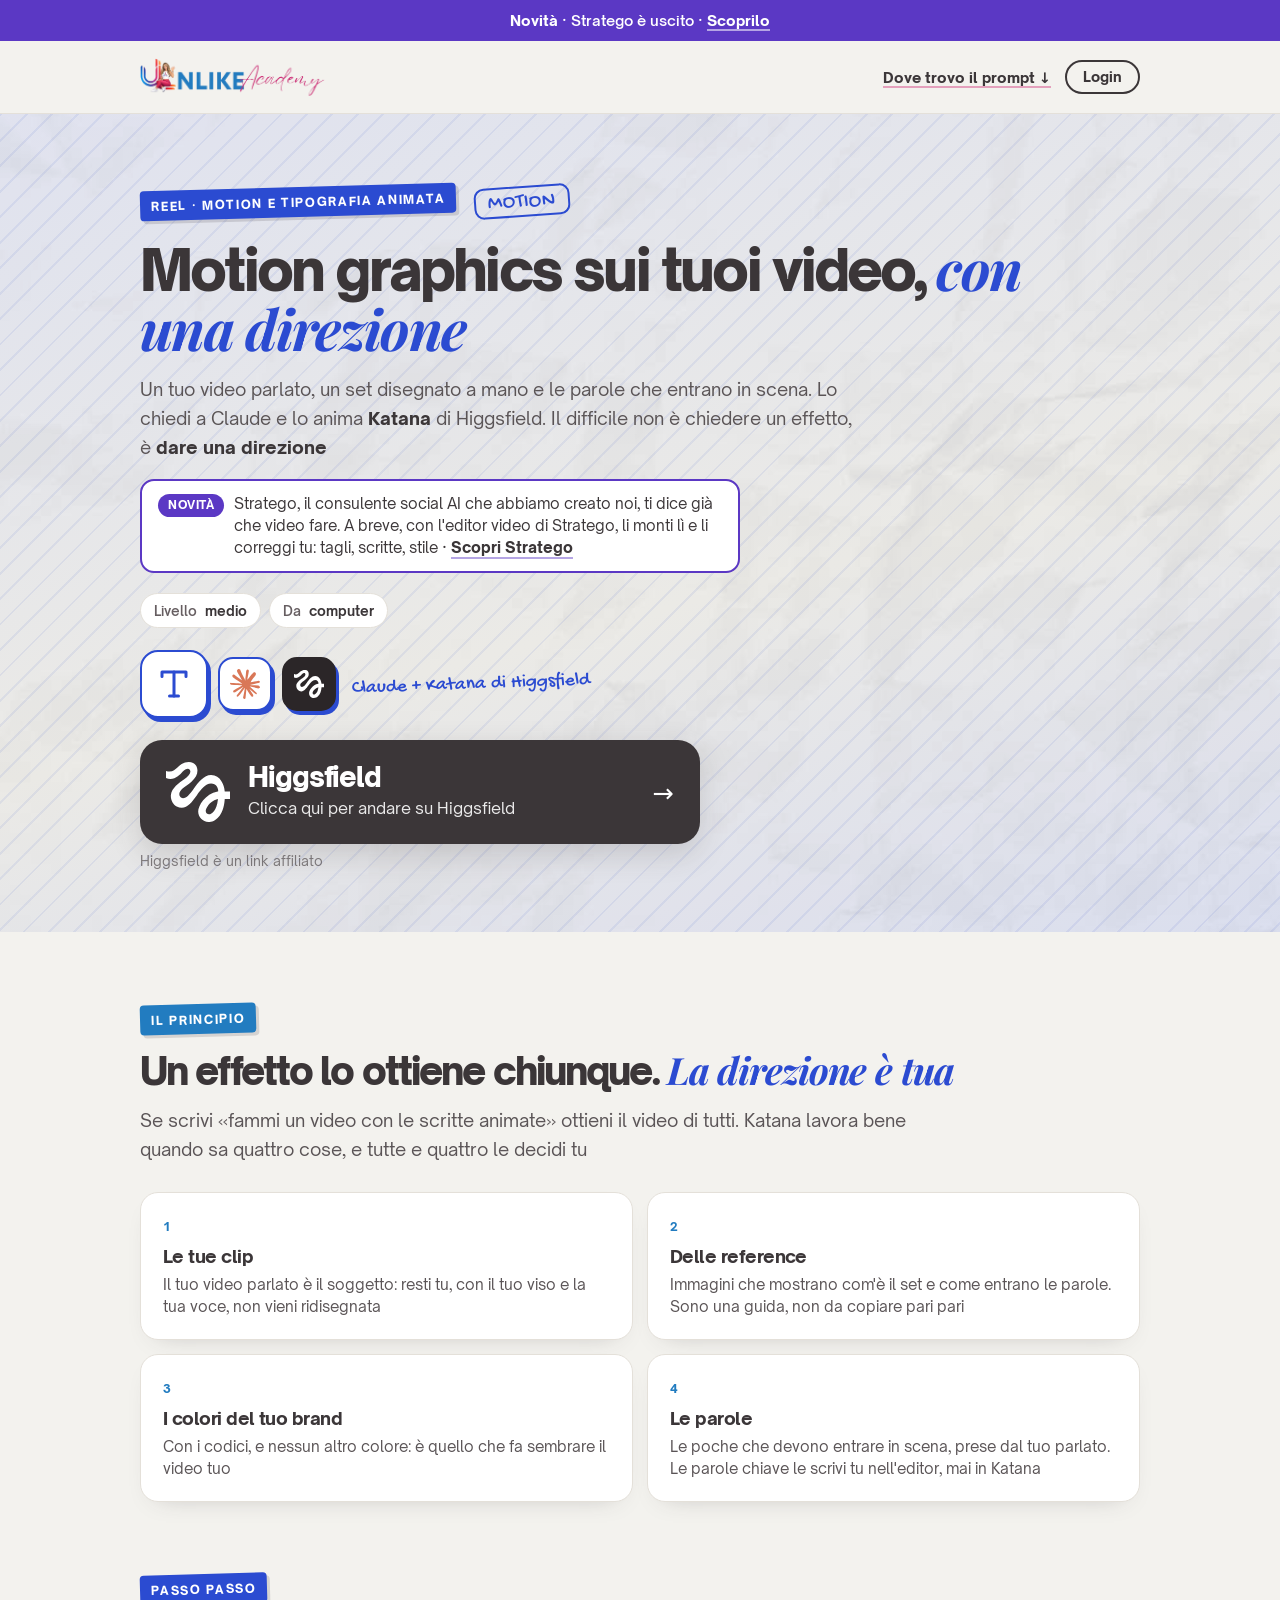
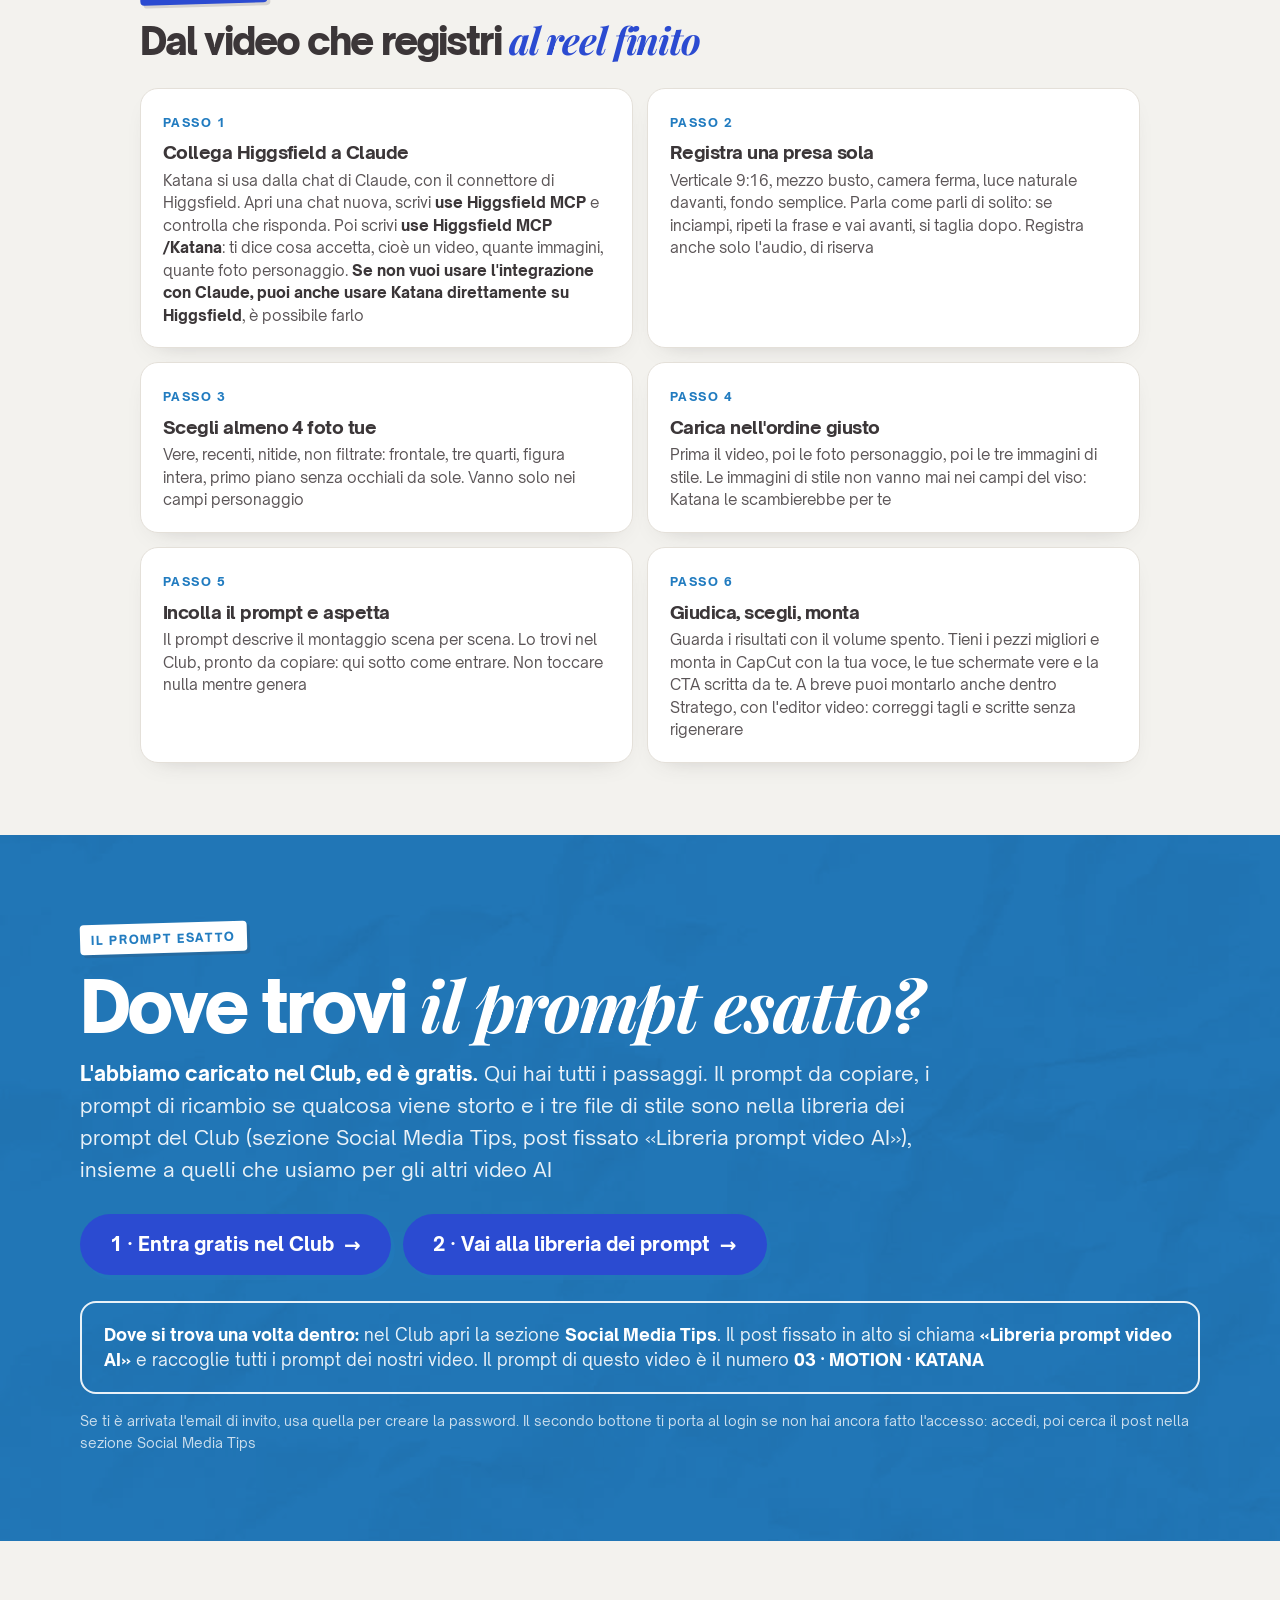
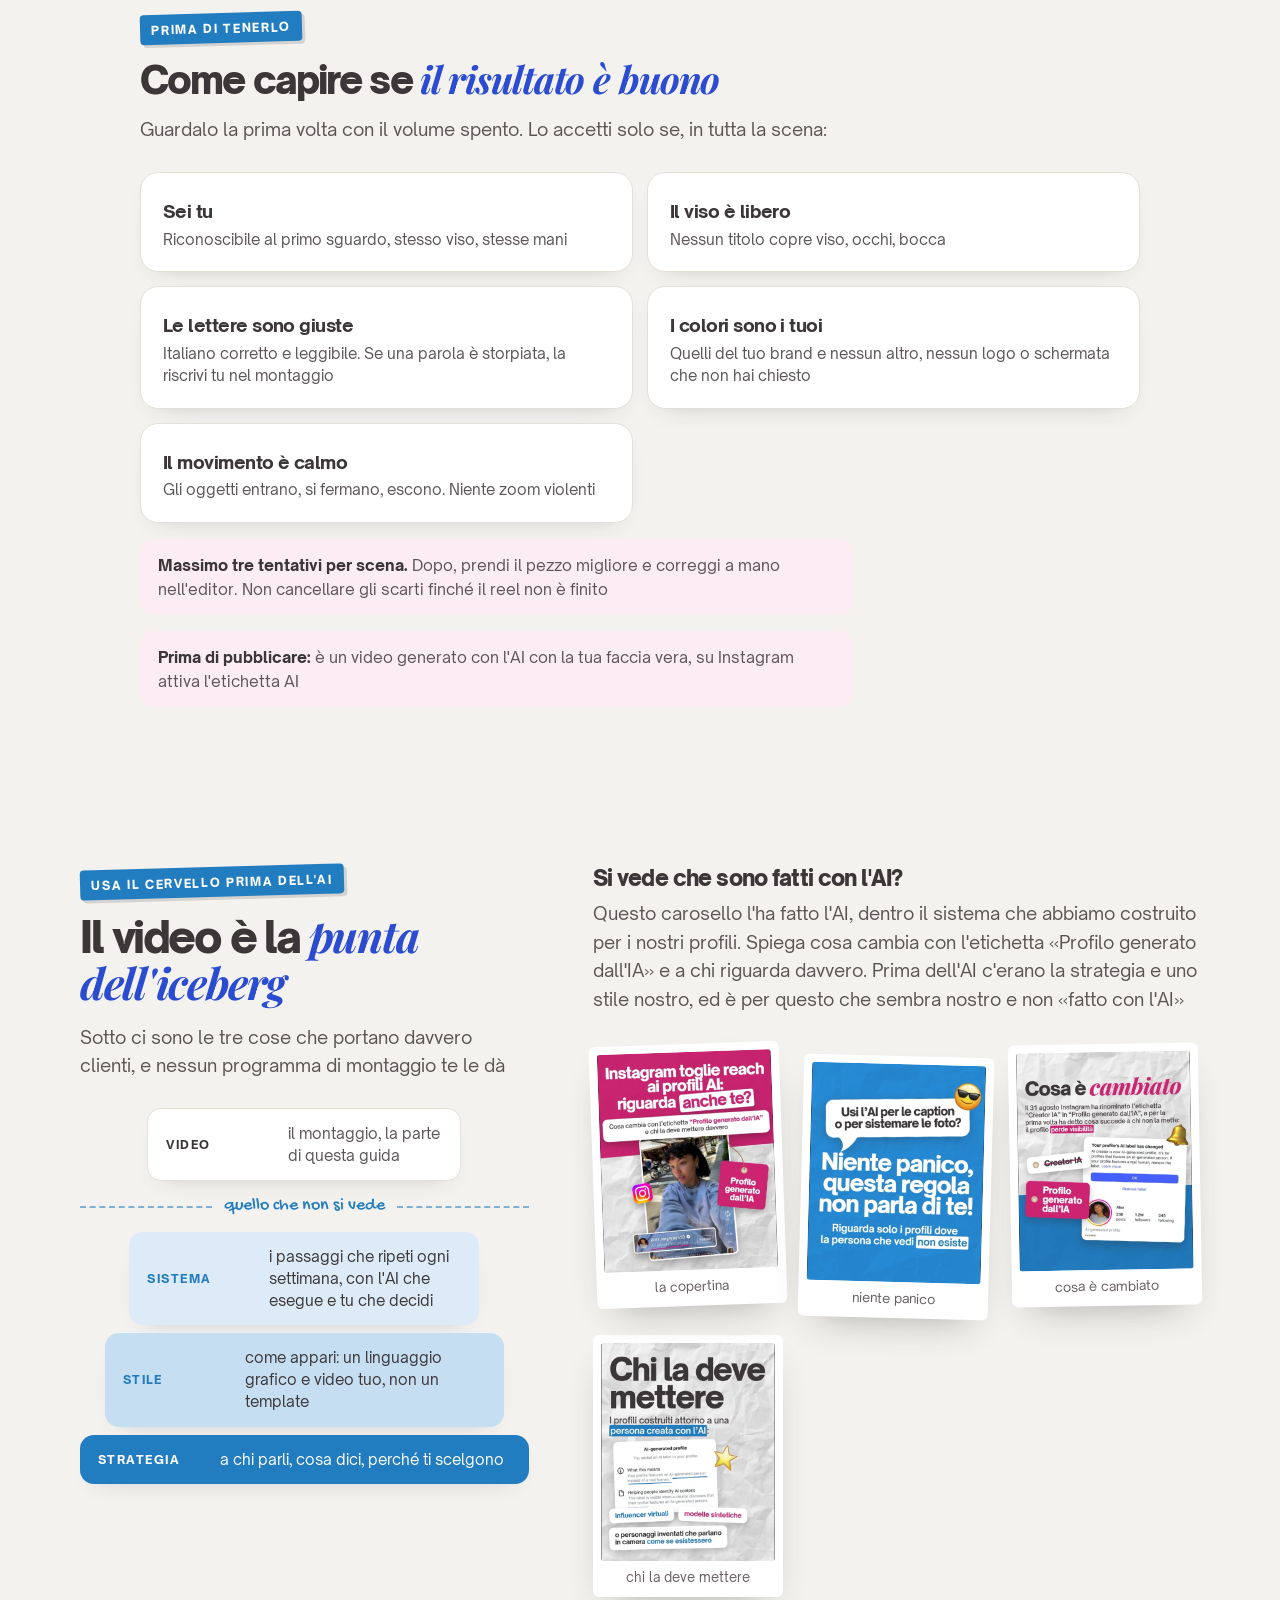
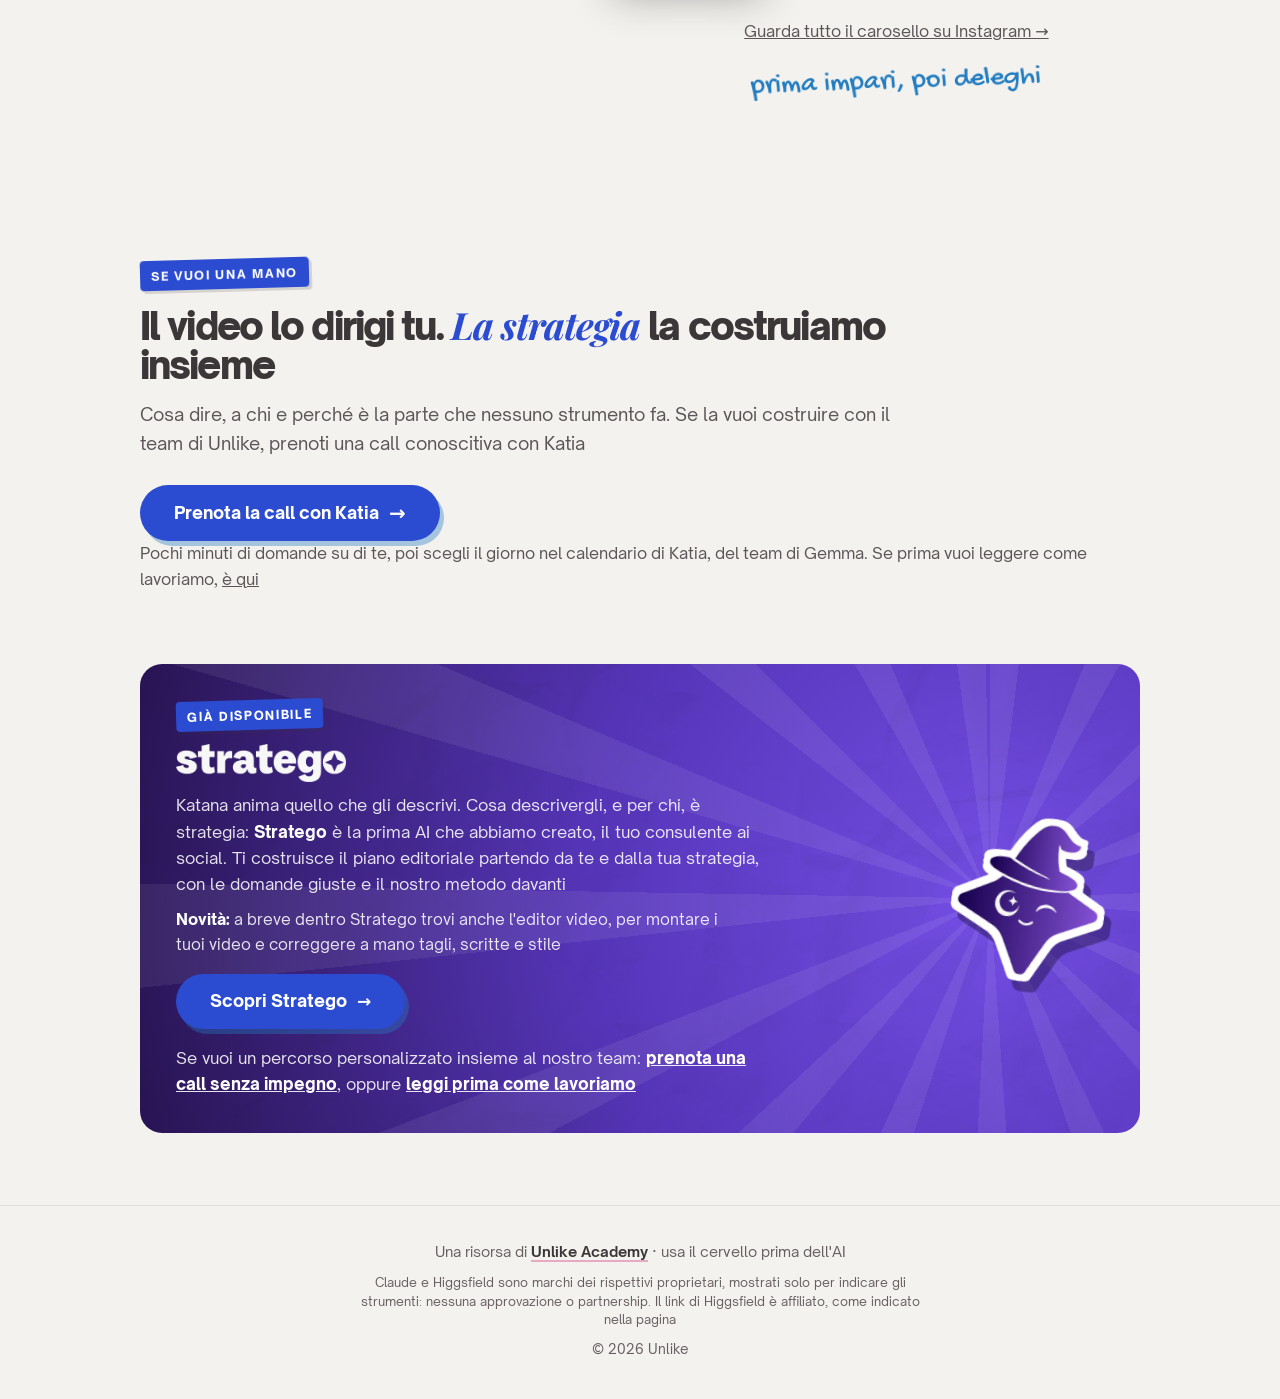
==== commit 1d819e0c: "Striscia della live del 26/11 e novità: editor video di Stratego a breve Co-Authored-By: Claude Opus" ====
--- a/index.html
+++ b/index.html
@@ -23,10 +23,21 @@
 .grande{font-size:clamp(2.6rem,7vw,4.4rem)!important;line-height:1.02!important}
 .btn.xl{font-size:1.2rem;padding:20px 30px}
 </style>
+<script src="https://academy.unlikeacademy.it/traccia.js?v=1" defer data-risorsa="motion"></script>
+<style data-novita>
+.novita{margin-top:18px;display:flex;gap:10px;align-items:flex-start;background:#fff;border:2px solid #5B38C4;border-radius:14px;padding:12px 16px;font-size:15px;line-height:1.45;max-width:40em;color:#3B3638;text-align:left}
+.novita .tag{flex:none;background:#5B38C4;color:#fff;font-weight:800;font-size:11.5px;letter-spacing:.05em;text-transform:uppercase;border-radius:999px;padding:3px 10px;margin-top:1px}
+.novita a{color:#3B3638;font-weight:800;text-decoration:none;border-bottom:2px solid rgba(91,56,196,.45);white-space:nowrap}
+.limite{border:2px solid #5B38C4}
+.limite p{font-size:15.5px;line-height:1.5}
+.limite p+p{margin-top:8px}
+.limite a{color:#3B3638;font-weight:800;text-decoration:none;border-bottom:2px solid rgba(91,56,196,.45)}
+.stbanner p.nv{font-size:.97rem}
+</style>
 </head>
 <body>
 
-<a class="strip" href="#stratego"><b>Novità</b> · Stratego è uscito · <u>Scoprilo</u></a>
+<a class="strip" data-live href="https://black.unlikeacademy.it/?utm_source=motion&amp;utm_medium=striscia&amp;utm_campaign=bf26" target="_blank" rel="noopener"><b>Live gratuita</b> giovedì 26/11 alle 19:30 · ti mostriamo Stratego dal vivo · <u>Iscriviti</u></a><script data-striscia>(function(){if(Date.now()<Date.UTC(2026,10,26,18,30))return;var s=document.querySelector('a[data-live]');if(!s)return;s.href='#stratego';s.removeAttribute('target');s.innerHTML='<b>Novità</b> · Stratego è uscito · <u>Scoprilo</u>';})()</script>
 <header class="wrap stretta hd">
   <a href="index.html"><img src="assets/logo/logo.webp" alt="Unlike Academy" width="768" height="158"></a>
   <div class="dx"><a class="acc" href="#club"><b>Dove trovo il prompt &darr;</b></a><a class="login" href="https://club.unlikeacademy.it/sign_in" target="_blank" rel="noopener">Login</a></div>
@@ -38,6 +49,7 @@
     <div class="rigatop"><span class="kicker">Reel · motion e tipografia animata</span><span class="timbro">MOTION</span></div>
     <h1>Motion graphics sui tuoi video, <em>con una direzione</em></h1>
     <p class="lead">Un tuo video parlato, un set disegnato a mano e le parole che entrano in scena. Lo chiedi a Claude e lo anima <b>Katana</b> di Higgsfield. Il difficile non è chiedere un effetto, è <b>dare una direzione</b></p>
+    <p class="novita"><span class="tag">Novità</span><span>Stratego, il consulente social AI che abbiamo creato noi, ti dice già che video fare. A breve, con l'editor video di Stratego, li monti lì e li correggi tu: tagli, scritte, stile · <a href="#stratego">Scopri Stratego</a></span></p>
     <div class="meta"><span><i>Livello</i> medio</span><span><i>Da</i> computer</span></div>
     <!-- kit --><div class="kit"><span class="kt grande"><svg class="ic" viewBox="0 0 24 24" fill="none" stroke="currentColor" stroke-width="2" stroke-linecap="round" stroke-linejoin="round" aria-hidden="true">
   <polyline points="4 7 4 4 20 4 20 7" />
@@ -72,7 +84,7 @@
       <div class="part"><span class="no">Passo 3</span><h3>Scegli almeno 4 foto tue</h3><p>Vere, recenti, nitide, non filtrate: frontale, tre quarti, figura intera, primo piano senza occhiali da sole. Vanno solo nei campi personaggio</p></div>
       <div class="part"><span class="no">Passo 4</span><h3>Carica nell'ordine giusto</h3><p>Prima il video, poi le foto personaggio, poi le tre immagini di stile. Le immagini di stile non vanno mai nei campi del viso: Katana le scambierebbe per te</p></div>
       <div class="part"><span class="no">Passo 5</span><h3>Incolla il prompt e aspetta</h3><p>Il prompt descrive il montaggio scena per scena. Lo trovi nel Club, pronto da copiare: qui sotto come entrare. Non toccare nulla mentre genera</p></div>
-      <div class="part"><span class="no">Passo 6</span><h3>Giudica, scegli, monta</h3><p>Guarda i risultati con il volume spento. Tieni i pezzi migliori e monta in CapCut con la tua voce, le tue schermate vere e la CTA scritta da te</p></div>
+      <div class="part"><span class="no">Passo 6</span><h3>Giudica, scegli, monta</h3><p>Guarda i risultati con il volume spento. Tieni i pezzi migliori e monta in CapCut con la tua voce, le tue schermate vere e la CTA scritta da te. A breve puoi montarlo anche dentro Stratego, con l'editor video: correggi tagli e scritte senza rigenerare</p></div>
     </div>
   </div>
 </section>
@@ -89,7 +101,7 @@
     <div class="dovee" style="margin-top:1.6rem;padding:1.2rem 1.4rem;border:2px solid currentColor;border-radius:16px;font-size:1.05rem;line-height:1.5">
       <b>Dove si trova una volta dentro:</b> nel Club apri la sezione <b>Social Media Tips</b>. Il post fissato in alto si chiama <b>«Libreria prompt video AI»</b> e raccoglie tutti i prompt dei nostri video. Il prompt di questo video è il numero <b>03 · MOTION · KATANA</b>
     </div>
-    <p style="font-size:.85rem;opacity:.85;margin-top:1rem">Se ti è arrivata l'email di invito, usa quella per creare la password. Il secondo bottone ti porta al login se non sei ancora entrata: accedi, poi cerca il post nella sezione Social Media Tips</p>
+    <p style="font-size:.85rem;opacity:.85;margin-top:1rem">Se ti è arrivata l'email di invito, usa quella per creare la password. Il secondo bottone ti porta al login se non hai ancora fatto l'accesso: accedi, poi cerca il post nella sezione Social Media Tips</p>
   </div>
 </section>
 
@@ -150,6 +162,7 @@
       <span class="eyebrow">Già disponibile</span>
       <img class="wm" src="assets/stratego/stratego-wordmark-bianco.png" alt="Stratego" width="800" height="179">
       <p>Katana anima quello che gli descrivi. Cosa descrivergli, e per chi, è strategia: <b>Stratego</b> è la prima AI che abbiamo creato, il tuo consulente ai social. Ti costruisce il piano editoriale partendo da te e dalla tua strategia, con le domande giuste e il nostro metodo davanti</p>
+      <p class="nv"><b>Novità:</b> a breve dentro Stratego trovi anche l'editor video, per montare i tuoi video e correggere a mano tagli, scritte e stile</p>
       <a class="btn" href="https://stratego.social/?utm_source=motion&amp;utm_medium=banner&amp;utm_campaign=motion" target="_blank" rel="noopener">Scopri Stratego <span>&rarr;</span></a>
       <p style="margin-top:1rem">Se vuoi un percorso personalizzato insieme al nostro team: <a href="https://mentoring.unlikeacademy.it/?utm_source=motion&amp;utm_medium=banner-stratego&amp;utm_campaign=motion#prenota" target="_blank" rel="noopener"><b>prenota una call senza impegno</b></a>, oppure <a href="https://mentoring.unlikeacademy.it/?utm_source=motion&amp;utm_medium=banner-stratego-pagina&amp;utm_campaign=motion" target="_blank" rel="noopener"><b>leggi prima come lavoriamo</b></a></p>
     </div>
